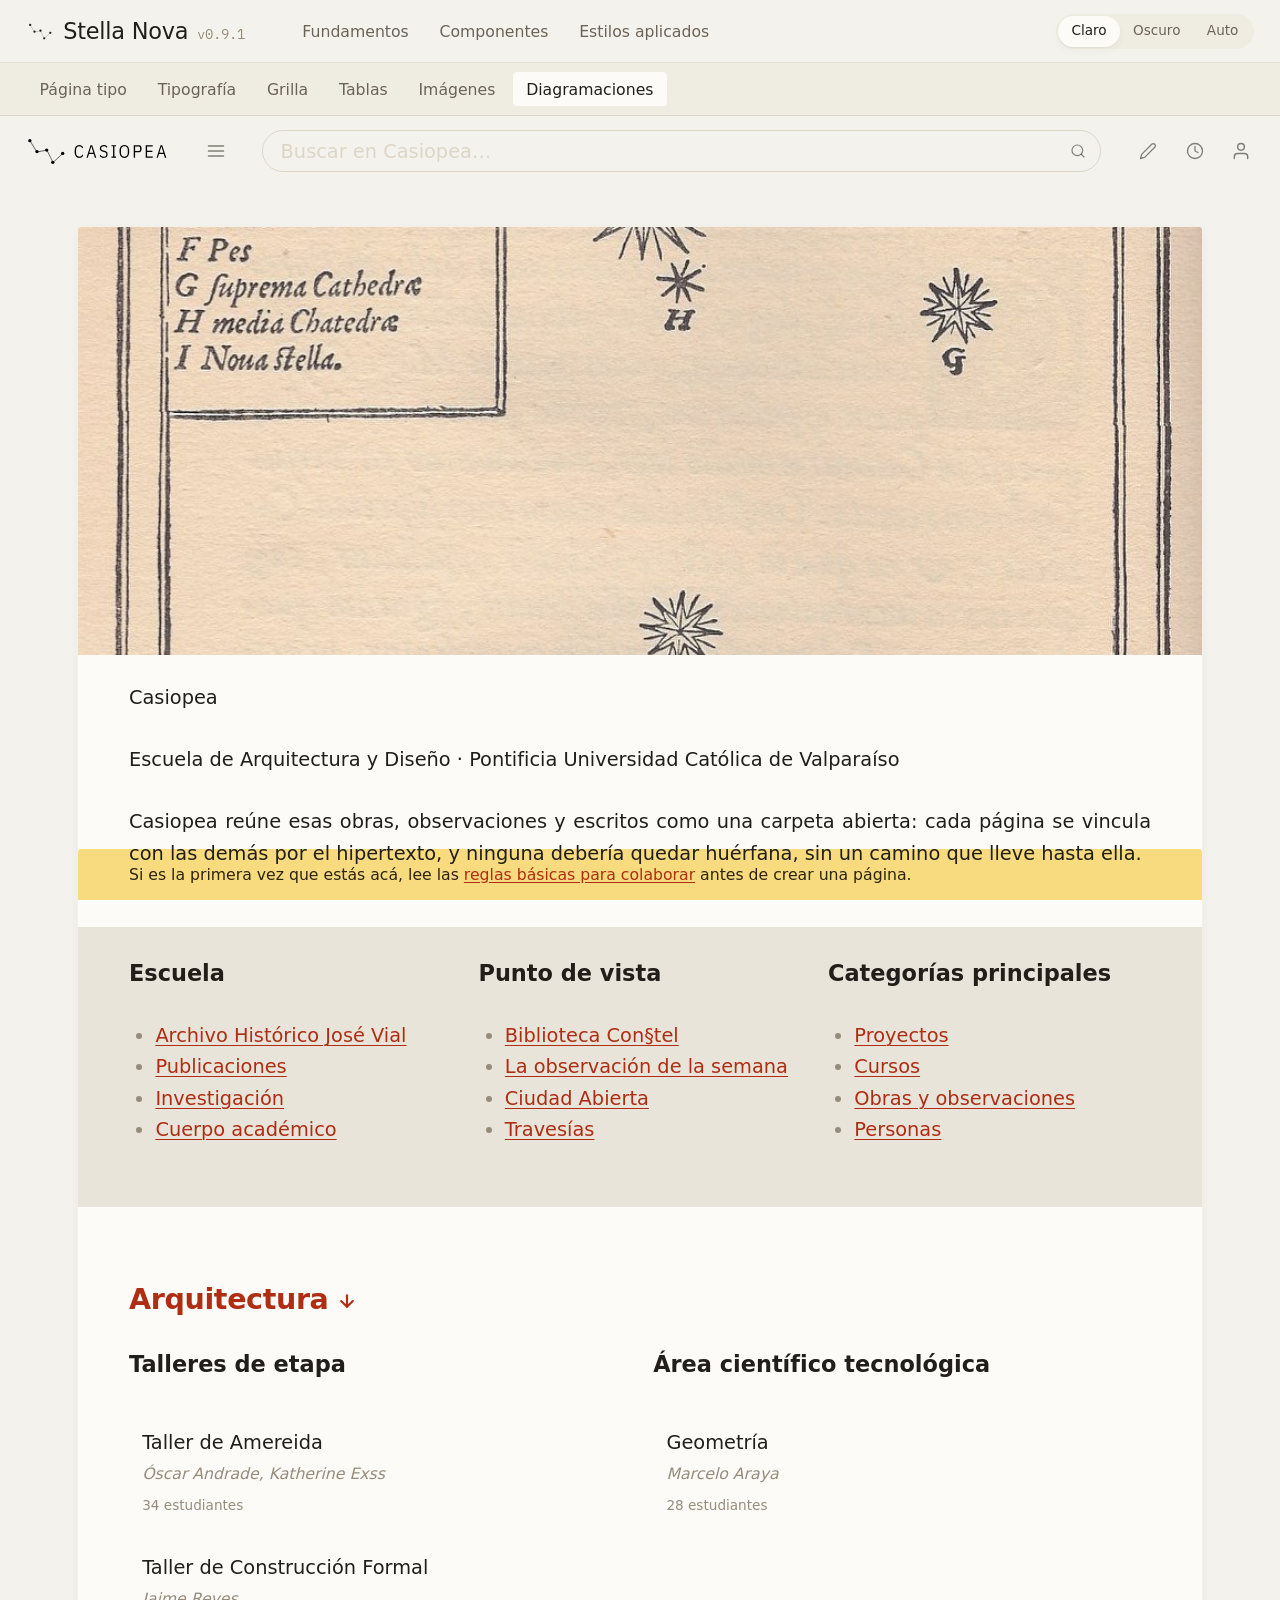
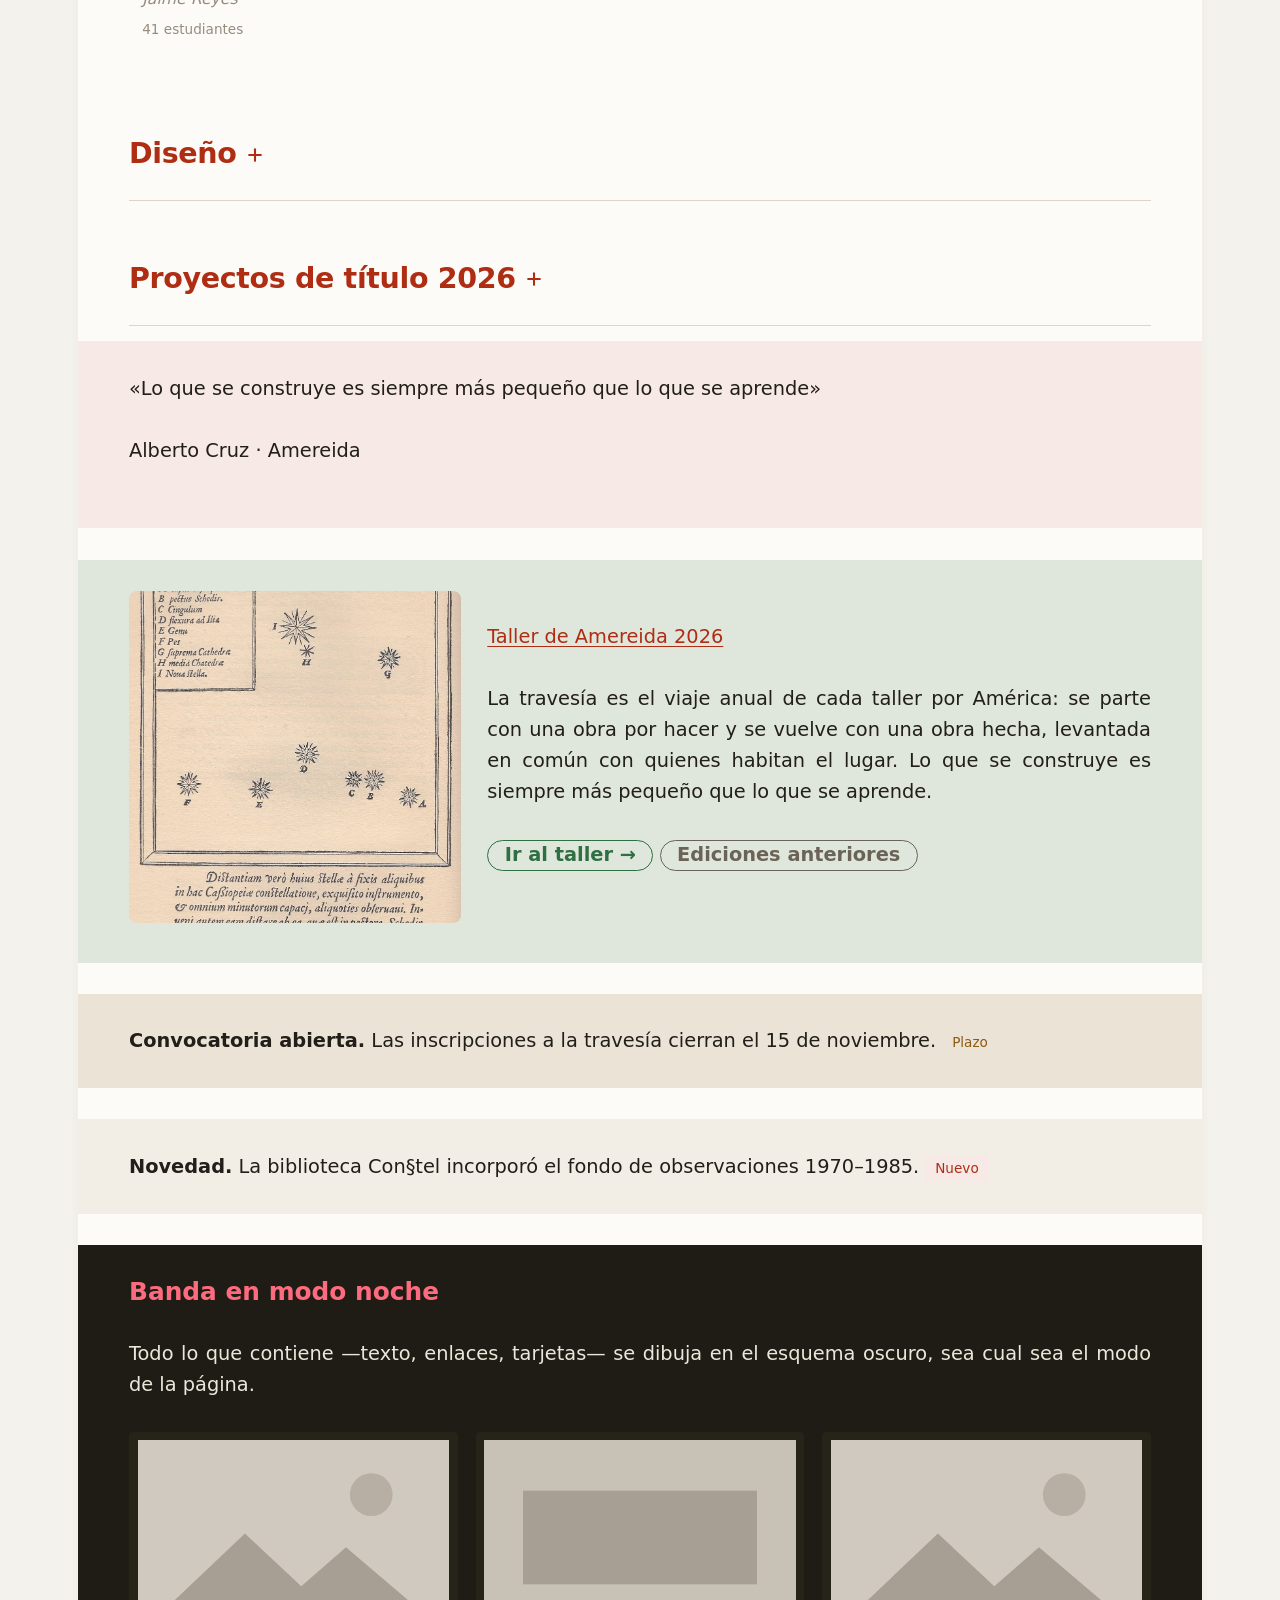
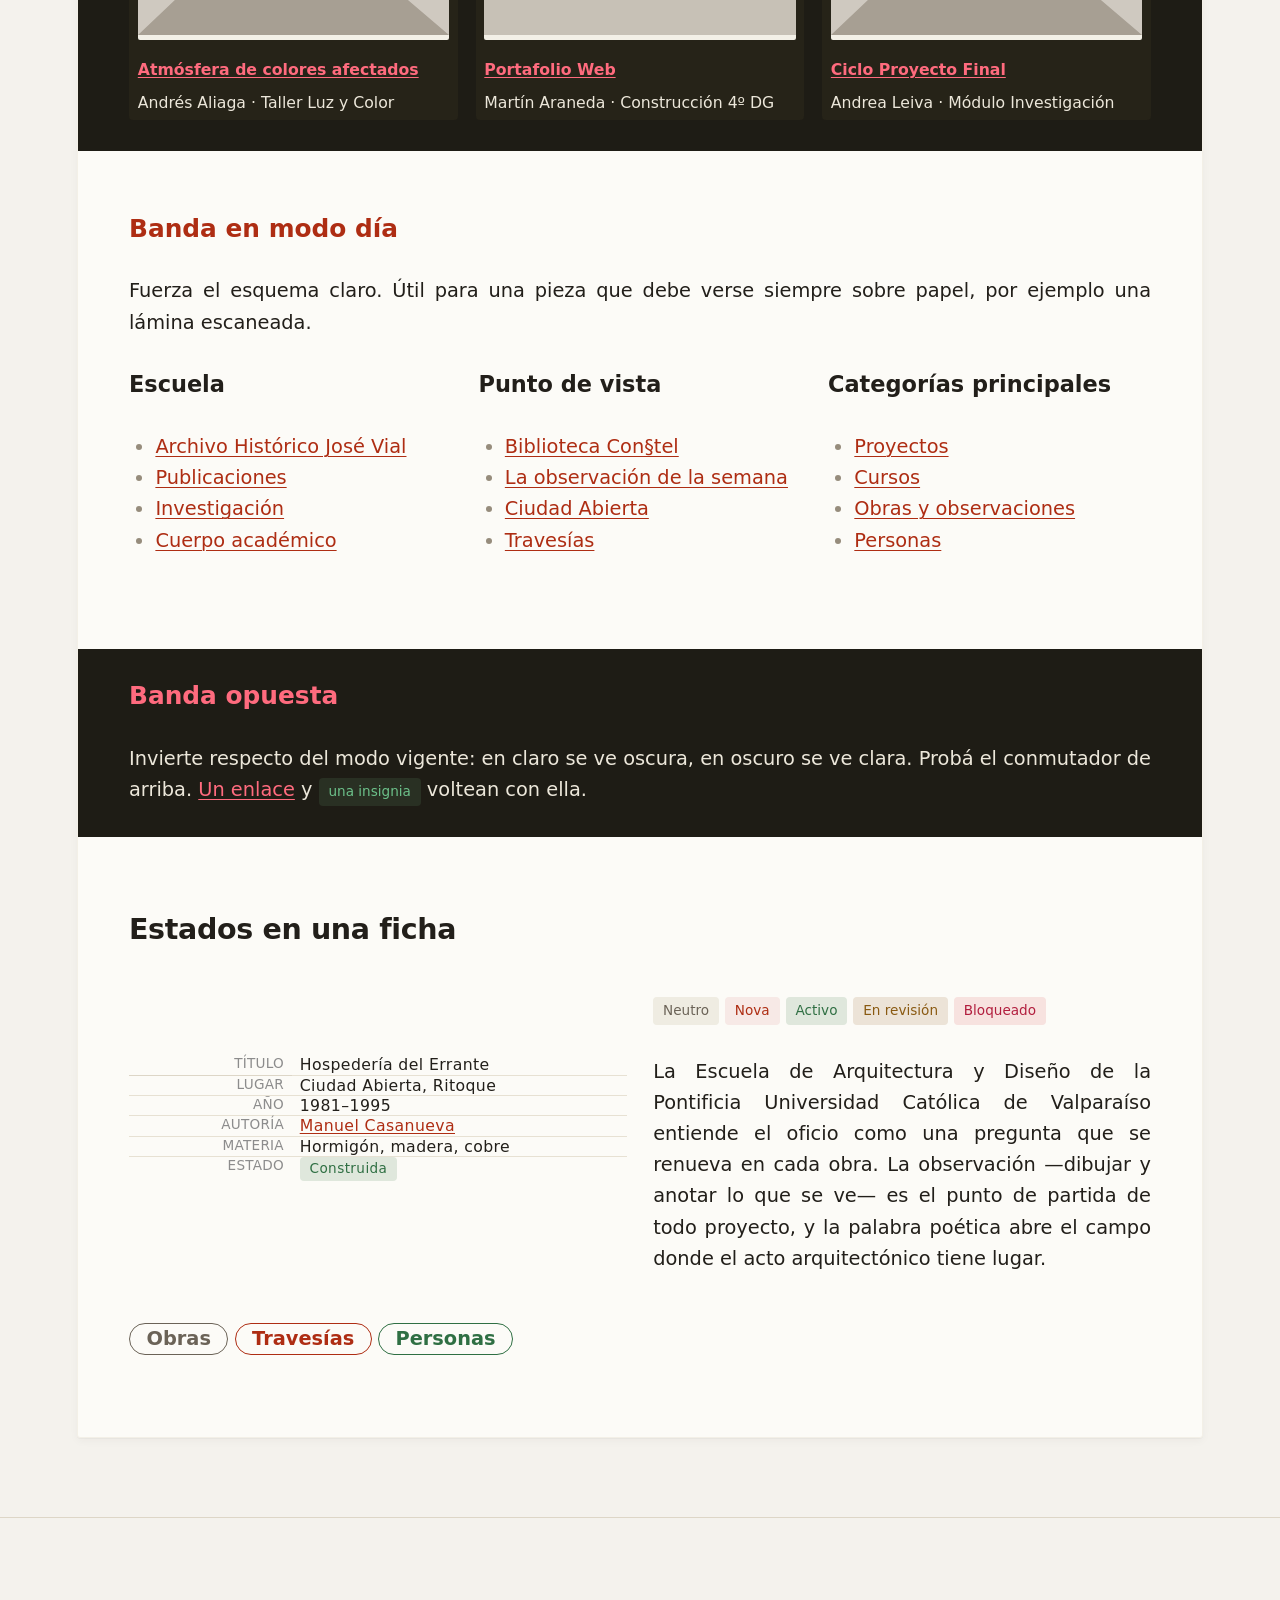
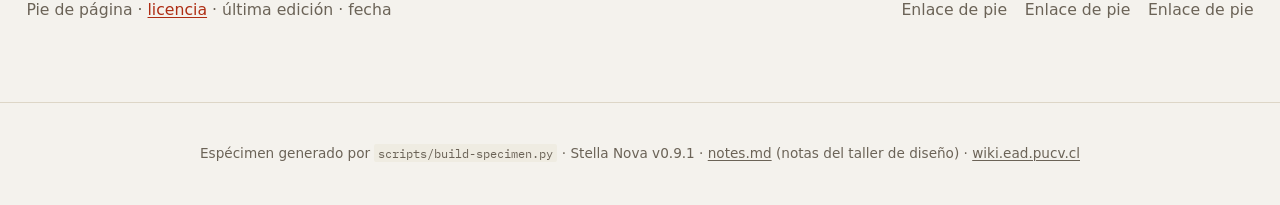
==== docs/specimen/aplicados-diagramaciones.html @ 94e6fbda "v0.9.1 — espécimen: capas de variables, inventario de clases instrumentales, Estilos aplicados por c" ====
<!DOCTYPE html>
<html lang="es" data-sn-theme="light">
<head>
<meta charset="utf-8">
<meta name="viewport" content="width=device-width, initial-scale=1">
<title>Diagramaciones aplicadas — Stella Nova v0.9.1</title>
<link rel="icon" href="assets/icons/casiopea-icon.svg" type="image/svg+xml">
<link rel="stylesheet" href="assets/fonts.css">
<link rel="stylesheet" href="assets/tokens.css">
<link rel="stylesheet" href="assets/stella-nova.css">
<link rel="stylesheet" href="assets/specimen.css">
<!-- ── overrides ────────────────────────────────────────────────────────────
     El taller de diseño pega aquí redefiniciones de variables de diseño para proponer
     cambios. Sobreescriben tokens.css sin tocar el archivo fuente. Ejemplo:
       :root { --sn-nova: #c33; --sn-fs-display: 2.4rem; }
     ─────────────────────────────────────────────────────────────────── -->
<style id="overrides">
/* :root { --sn-nova: #cc3344; } */
</style>
</head>
<body class="spec">
<svg xmlns="http://www.w3.org/2000/svg" class="sn-iconsprite" aria-hidden="true" focusable="false" style="position:absolute;width:0;height:0;overflow:hidden" width="0" height="0">
	<symbol id="sn-i-menu" viewBox="0 0 24 24"><line x1="3" y1="6" x2="21" y2="6"/><line x1="3" y1="12" x2="21" y2="12"/><line x1="3" y1="18" x2="21" y2="18"/></symbol>
	<symbol id="sn-i-search" viewBox="0 0 24 24"><circle cx="11" cy="11" r="8"/><line x1="21" y1="21" x2="16.65" y2="16.65"/></symbol>
	<symbol id="sn-i-user" viewBox="0 0 24 24"><path d="M20 21v-2a4 4 0 0 0-4-4H8a4 4 0 0 0-4 4v2"/><circle cx="12" cy="7" r="4"/></symbol>
	<symbol id="sn-i-clock" viewBox="0 0 24 24"><circle cx="12" cy="12" r="10"/><polyline points="12 6 12 12 16 14"/></symbol>
	<symbol id="sn-i-corner-up-left" viewBox="0 0 24 24"><polyline points="9 14 4 9 9 4"/><path d="M20 20v-7a4 4 0 0 0-4-4H4"/></symbol>
	<symbol id="sn-i-x" viewBox="0 0 24 24"><line x1="18" y1="6" x2="6" y2="18"/><line x1="6" y1="6" x2="18" y2="18"/></symbol>
	<symbol id="sn-i-list" viewBox="0 0 24 24"><line x1="8" y1="6" x2="21" y2="6"/><line x1="8" y1="12" x2="21" y2="12"/><line x1="8" y1="18" x2="21" y2="18"/><line x1="3" y1="6" x2="3.01" y2="6"/><line x1="3" y1="12" x2="3.01" y2="12"/><line x1="3" y1="18" x2="3.01" y2="18"/></symbol>
	<symbol id="sn-i-chevron-down" viewBox="0 0 24 24"><polyline points="6 9 12 15 18 9"/></symbol>
	<symbol id="sn-i-chevron-up" viewBox="0 0 24 24"><polyline points="18 15 12 9 6 15"/></symbol>
	<symbol id="sn-i-plus" viewBox="0 0 24 24"><line x1="12" y1="5" x2="12" y2="19"/><line x1="5" y1="12" x2="19" y2="12"/></symbol>
	<symbol id="sn-i-file" viewBox="0 0 24 24"><path d="M14 2H6a2 2 0 0 0-2 2v16a2 2 0 0 0 2 2h12a2 2 0 0 0 2-2V8z"/><polyline points="14 2 14 8 20 8"/><line x1="16" y1="13" x2="8" y2="13"/><line x1="16" y1="17" x2="8" y2="17"/></symbol>
	<symbol id="sn-i-edit" viewBox="0 0 24 24"><path d="M17 3a2.828 2.828 0 1 1 4 4L7.5 20.5 2 22l1.5-5.5L17 3z"/></symbol>
	<symbol id="sn-i-file-plus" viewBox="0 0 24 24"><path d="M14 2H6a2 2 0 0 0-2 2v16a2 2 0 0 0 2 2h12a2 2 0 0 0 2-2V8z"/><polyline points="14 2 14 8 20 8"/><line x1="12" y1="18" x2="12" y2="12"/><line x1="9" y1="15" x2="15" y2="15"/></symbol>
	<symbol id="sn-i-tool" viewBox="0 0 24 24"><path d="M14.7 6.3a1 1 0 0 0 0 1.4l1.6 1.6a1 1 0 0 0 1.4 0l3.77-3.77a6 6 0 0 1-7.94 7.94l-6.91 6.91a2.12 2.12 0 0 1-3-3l6.91-6.91a6 6 0 0 1 7.94-7.94l-3.76 3.76z"/></symbol>
	<symbol id="sn-i-sun" viewBox="0 0 24 24"><circle cx="12" cy="12" r="5"/><line x1="12" y1="1" x2="12" y2="3"/><line x1="12" y1="21" x2="12" y2="23"/><line x1="4.22" y1="4.22" x2="5.64" y2="5.64"/><line x1="18.36" y1="18.36" x2="19.78" y2="19.78"/><line x1="1" y1="12" x2="3" y2="12"/><line x1="21" y1="12" x2="23" y2="12"/><line x1="4.22" y1="19.78" x2="5.64" y2="18.36"/><line x1="18.36" y1="5.64" x2="19.78" y2="4.22"/></symbol>
	<symbol id="sn-i-moon" viewBox="0 0 24 24"><path d="M21 12.79A9 9 0 1 1 11.21 3 7 7 0 0 0 21 12.79z"/></symbol>
	<symbol id="sn-i-external-link" viewBox="0 0 24 24"><path d="M18 13v6a2 2 0 0 1-2 2H5a2 2 0 0 1-2-2V8a2 2 0 0 1 2-2h6"/><polyline points="15 3 21 3 21 9"/><line x1="10" y1="14" x2="21" y2="3"/></symbol>
	<symbol id="sn-i-arrow-right" viewBox="0 0 24 24"><line x1="5" y1="12" x2="19" y2="12"/><polyline points="12 5 19 12 12 19"/></symbol>
	<symbol id="sn-i-arrow-up" viewBox="0 0 24 24"><line x1="12" y1="19" x2="12" y2="5"/><polyline points="5 12 12 5 19 12"/></symbol>
	<symbol id="sn-i-rss" viewBox="0 0 24 24"><path d="M4 11a9 9 0 0 1 9 9"/><path d="M4 4a16 16 0 0 1 16 16"/><circle cx="5" cy="19" r="1"/></symbol>
	<symbol id="sn-i-git-merge" viewBox="0 0 24 24"><circle cx="18" cy="18" r="3"/><circle cx="6" cy="6" r="3"/><path d="M6 21V9a9 9 0 0 0 9 9"/></symbol>
	<symbol id="sn-i-upload" viewBox="0 0 24 24"><path d="M21 15v4a2 2 0 0 1-2 2H5a2 2 0 0 1-2-2v-4"/><polyline points="17 8 12 3 7 8"/><line x1="12" y1="3" x2="12" y2="15"/></symbol>
	<symbol id="sn-i-printer" viewBox="0 0 24 24"><polyline points="6 9 6 2 18 2 18 9"/><path d="M6 18H4a2 2 0 0 1-2-2v-5a2 2 0 0 1 2-2h16a2 2 0 0 1 2 2v5a2 2 0 0 1-2 2h-2"/><rect x="6" y="14" width="12" height="8"/></symbol>
	<symbol id="sn-i-link" viewBox="0 0 24 24"><path d="M10 13a5 5 0 0 0 7.54.54l3-3a5 5 0 0 0-7.07-7.07l-1.72 1.71"/><path d="M14 11a5 5 0 0 0-7.54-.54l-3 3a5 5 0 0 0 7.07 7.07l1.71-1.71"/></symbol>
	<symbol id="sn-i-info" viewBox="0 0 24 24"><circle cx="12" cy="12" r="10"/><line x1="12" y1="16" x2="12" y2="12"/><line x1="12" y1="8" x2="12.01" y2="8"/></symbol>
	<symbol id="sn-i-user-plus" viewBox="0 0 24 24"><path d="M16 21v-2a4 4 0 0 0-4-4H5a4 4 0 0 0-4 4v2"/><circle cx="8.5" cy="7" r="4"/><line x1="20" y1="8" x2="20" y2="14"/><line x1="23" y1="11" x2="17" y2="11"/></symbol>
	<symbol id="sn-i-user-x" viewBox="0 0 24 24"><path d="M16 21v-2a4 4 0 0 0-4-4H5a4 4 0 0 0-4 4v2"/><circle cx="8.5" cy="7" r="4"/><line x1="18" y1="8" x2="23" y2="13"/><line x1="23" y1="8" x2="18" y2="13"/></symbol>
	<symbol id="sn-i-users" viewBox="0 0 24 24"><path d="M17 21v-2a4 4 0 0 0-4-4H5a4 4 0 0 0-4 4v2"/><circle cx="9" cy="7" r="4"/><path d="M23 21v-2a4 4 0 0 0-3-3.87"/><path d="M16 3.13a4 4 0 0 1 0 7.75"/></symbol>
	<symbol id="sn-i-file-text" viewBox="0 0 24 24"><path d="M14 2H6a2 2 0 0 0-2 2v16a2 2 0 0 0 2 2h12a2 2 0 0 0 2-2V8z"/><polyline points="14 2 14 8 20 8"/><line x1="16" y1="13" x2="8" y2="13"/><line x1="16" y1="17" x2="8" y2="17"/><polyline points="10 9 9 9 8 9"/></symbol>
	<symbol id="sn-i-book-open" viewBox="0 0 24 24"><path d="M2 3h6a4 4 0 0 1 4 4v14a3 3 0 0 0-3-3H2z"/><path d="M22 3h-6a4 4 0 0 0-4 4v14a3 3 0 0 1 3-3h7z"/></symbol>
</svg>
<header class="spec-top">
  <a class="spec-brand" href="index.html" aria-label="Stella Nova — Inicio">
    <svg class="spec-brand-icon" width="28" height="28" xmlns="http://www.w3.org/2000/svg" viewBox="0 0 148 148" fill="currentColor" aria-hidden="true" focusable="false">
	<style>
		.sn-i-line { stroke: currentColor; fill: none; stroke-width: 2.4; stroke-linecap: round; stroke-linejoin: round; opacity: .45; }
		.sn-i-star { fill: currentColor; }
	</style>
	<g transform="matrix(0.892, 0, 0, 0.892, 7.41, 23.33)">
		<g transform="matrix(1.1172, 0, 0, 1.1172, -8.92, -3.72)">
			<path class="sn-i-line" d="M 22.676 21.837 L 45.501 59.142 L 77.973 52.747 C 77.973 52.747 98.206 93.357 97.975 93.357 C 97.744 93.357 130.013 63.639 130.013 63.639"/>
			<circle class="sn-i-star" cx="22.613" cy="21.911" r="6"/>
			<circle class="sn-i-star" cx="45.826" cy="57.671" r="6"/>
			<circle class="sn-i-star" cx="77.438" cy="52.751" r="6"/>
			<circle class="sn-i-star" cx="97.134" cy="92.888" r="6"/>
			<circle class="sn-i-star" cx="129.396" cy="63.714" r="6"/>
		</g>
	</g>
</svg>
    <span class="spec-brand-name">Stella Nova</span>
    <span class="spec-brand-ver">v0.9.1</span>
  </a>
  <nav class="spec-nav" aria-label="Secciones del espécimen"><a href="index.html">Fundamentos</a><a href="components.html">Componentes</a><a href="aplicados.html">Estilos aplicados</a></nav>
  <div class="spec-controls">
    <fieldset class="spec-seg" aria-label="Tema">
      <legend class="vh">Tema</legend>
      <button type="button" data-theme="light" aria-pressed="true">Claro</button>
      <button type="button" data-theme="dark">Oscuro</button>
      <button type="button" data-theme="auto">Auto</button>
    </fieldset>
  </div>
</header>
<nav class="spec-subnav" aria-label="Estilos aplicados"><a href="aplicados.html">Página tipo</a><a href="aplicados-tipografia.html">Tipografía</a><a href="aplicados-grilla.html">Grilla</a><a href="aplicados-tablas.html">Tablas</a><a href="aplicados-imagenes.html">Imágenes</a><a href="aplicados-diagramaciones.html" aria-current="page">Diagramaciones</a></nav>
<main class="spec-main">

<div class="sn-app demo-app">
  <header class="sn-header" role="banner">
    <div class="sn-header-bar">
      <div class="sn-brandnav">
        <a class="sn-isotype" href="#" aria-label="Casiopea — Inicio">
          <img src="assets/icons/casiopea.svg" alt="" class="sn-isotype-img">
        </a>
        <div class="sn-md sn-sitenav">
          <button type="button" class="sn-md-trigger sn-md-icononly"
                  aria-expanded="false" aria-haspopup="true" aria-label="Navegación">
            <svg class="sn-i" aria-hidden="true" width="20" height="20" viewBox="0 0 24 24"><use href="#sn-i-menu"/></svg>
          </button>
        </div>
      </div>
      <form class="sn-search" role="search" action="#">
        <input type="search" placeholder="Buscar en Casiopea…">
        <button type="submit" class="sn-search-go" aria-label="Buscar">
          <svg class="sn-i" aria-hidden="true" width="16" height="16" viewBox="0 0 24 24"><use href="#sn-i-search"/></svg>
        </button>
      </form>
      <div class="sn-pagecluster">
        <a class="sn-iconbtn" href="#" aria-label="Editar">
          <svg class="sn-i" aria-hidden="true" width="18" height="18" viewBox="0 0 24 24"><use href="#sn-i-edit"/></svg>
        </a>
        <a class="sn-iconbtn" href="#" aria-label="Historial">
          <svg class="sn-i" aria-hidden="true" width="18" height="18" viewBox="0 0 24 24"><use href="#sn-i-clock"/></svg>
        </a>
      </div>
      <div class="sn-usertools">
        <!-- Un solo control: el menú de usuaria. Las preferencias de lectura
             (Tema · Tamaño · Familia) viven DENTRO de este menú tras un
             separador — ya no hay botón de "sliders" aparte (espejo de
             skin.mustache · .sn-usermenu). -->
        <div class="sn-md sn-usermenu">
          <button type="button" class="sn-usermenu-trigger" aria-haspopup="true" aria-expanded="false" aria-label="Usuaria">
            <svg class="sn-i" aria-hidden="true" width="20" height="20" viewBox="0 0 24 24"><use href="#sn-i-user"/></svg>
          </button>
        </div>
      </div>
    </div>
  </header>

  <div class="sn-shell">
    <div class="sn-paper-wrap">
      <article class="sn-paper mw-body">
        <div class="sn-body mw-body-content">
          <div id="mw-content-text"><div class="mw-parser-output">
<div class="full-width" style="aspect-ratio: 21/8; overflow: hidden;"><img src="assets/img/Tycho_Cas_SN1572.jpg" alt="" style="width:100%;height:100%;object-fit:cover;object-position:center 30%"></div>
<div class="jumbo serif center nova fw-90"><p>Casiopea</p></div>
<div class="sm uppercase center"><p>Escuela de Arquitectura y Diseño · Pontificia Universidad Católica de Valparaíso</p></div>
<div class="center"><p class="lg serif">Casiopea reúne esas obras, observaciones y escritos como una carpeta abierta: cada página se vincula con las demás por el hipertexto, y ninguna debería quedar huérfana, sin un camino que lleve hasta ella.</p></div>
<div class="sn-notice"><div class="sn-notice-body">Si es la primera vez que estás acá, lee las <a href="#">reglas básicas para colaborar</a> antes de crear una página.</div></div>
<div class="fondo-ahuesado grid cols-3"><div><h4>Escuela</h4><ul><li><a href=#>Archivo Histórico José Vial</a></li><li><a href=#>Publicaciones</a></li><li><a href=#>Investigación</a></li><li><a href=#>Cuerpo académico</a></li></ul></div><div><h4>Punto de vista</h4><ul><li><a href=#>Biblioteca Con§tel</a></li><li><a href=#>La observación de la semana</a></li><li><a href=#>Ciudad Abierta</a></li><li><a href=#>Travesías</a></li></ul></div><div><h4>Categorías principales</h4><ul><li><a href=#>Proyectos</a></li><li><a href=#>Cursos</a></li><li><a href=#>Obras y observaciones</a></li><li><a href=#>Personas</a></li></ul></div></div>
<h2><span class="mw-customtoggle-arq title-toggle">Arquitectura</span></h2>
<div class="mw-collapsible" id="mw-customcollapsible-arq"><div class="grid cols-2">
<div><h4>Talleres de etapa</h4><div class="curso-listado"><h4><a href="#">Taller de Amereida</a></h4><div class="profesores"><a href="#">Óscar Andrade</a>, <a href="#">Katherine Exss</a></div><div class="alumnos">34 estudiantes</div></div><div class="curso-listado"><h4><a href="#">Taller de Construcción Formal</a></h4><div class="profesores"><a href="#">Jaime Reyes</a></div><div class="alumnos">41 estudiantes</div></div></div>
<div><h4>Área científico tecnológica</h4><div class="curso-listado"><h4><a href="#">Geometría</a></h4><div class="profesores"><a href="#">Marcelo Araya</a></div><div class="alumnos">28 estudiantes</div></div></div>
</div></div>
<h2><span class="mw-customtoggle-dis title-toggle">Diseño</span></h2>
<div class="mw-collapsible mw-collapsed" id="mw-customcollapsible-dis" style="display:none"><p>Sección plegada: el título lleva el signo más y un filete; al abrirse, el filete desaparece y el cuerpo se pega al título.</p></div>
<h2><span class="mw-customtoggle-tit title-toggle">Proyectos de título 2026</span></h2>
<div class="mw-collapsible mw-collapsed" id="mw-customcollapsible-tit" style="display:none"><p>…</p></div>
<div class="fondo-coral"><div class="center"><div class="jumbo serif"><p>«Lo que se construye es siempre más pequeño que lo que se aprende»</p></div><p class="sm uppercase">Alberto Cruz · Amereida</p></div></div>
<div class="fondo-verde grid cols1-2 align-center">
<div><img src="assets/img/Tycho_Cas_SN1572.jpg" width="1015" height="1280" alt="" style="width:100%;height:auto;border-radius:var(--sn-radius-l);aspect-ratio:1;object-fit:cover"></div>
<div><div class="lg bold"><p><a href="#">Taller de Amereida 2026</a></p></div><p>La travesía es el viaje anual de cada taller por América: se parte con una obra por hacer y se vuelve con una obra hecha, levantada en común con quienes habitan el lugar. Lo que se construye es siempre más pequeño que lo que se aprende.</p><p><span class="wiki-btn green"><a href="#">Ir al taller →</a></span> <span class="wiki-btn"><a href="#">Ediciones anteriores</a></span></p></div>
</div>
<div class="fondo-ambar"><p><strong>Convocatoria abierta.</strong> Las inscripciones a la travesía cierran el 15 de noviembre. <span class="sn-badge sn-badge-warn">Plazo</span></p></div>
<div class="fondo-info"><p><strong>Novedad.</strong> La biblioteca Con§tel incorporó el fondo de observaciones 1970–1985. <span class="sn-badge sn-badge-nova">Nuevo</span></p></div>
<div class="fondo-noche"><h3>Banda en modo noche</h3><p>Todo lo que contiene —texto, enlaces, tarjetas— se dibuja en el esquema oscuro, sea cual sea el modo de la página.</p><div class="grid cols-auto gap-m"><div class="portafolio"><div class="thumb"><div class="photo"><span class="mw-default-size img-responsive" typeof="mw:File"><span><img class="mw-file-element" width="240" height="150" alt="" src="data:image/svg+xml,%3Csvg%20xmlns='http://www.w3.org/2000/svg'%20width='320'%20height='200'%3E%3Crect%20width='320'%20height='200'%20fill='%23cfc9c0'/%3E%3Ccircle%20cx='240'%20cy='56'%20r='22'%20fill='%23b7afa3'/%3E%3Cpath%20d='M0%20200%20110%2096%20168%20150%20214%20110%20320%20200Z'%20fill='%23a79f93'/%3E%3C/svg%3E"></span></span></div></div><div class="text"><span class="title"><a href="#">Atmósfera de colores afectados</a></span>Andrés Aliaga · <span class="xs">Taller Luz y Color</span></div></div><div class="portafolio"><div class="thumb"><div class="photo"><span class="mw-default-size img-responsive" typeof="mw:File"><span><img class="mw-file-element" width="240" height="150" alt="" src="data:image/svg+xml,%3Csvg%20xmlns='http://www.w3.org/2000/svg'%20width='320'%20height='200'%3E%3Crect%20width='320'%20height='200'%20fill='%23c7c1b6'/%3E%3Crect%20x='40'%20y='52'%20width='240'%20height='96'%20fill='%23a79f93'/%3E%3C/svg%3E"></span></span></div></div><div class="text"><span class="title"><a href="#">Portafolio Web</a></span>Martín Araneda · <span class="xs">Construcción 4º DG</span></div></div><div class="portafolio"><div class="thumb"><div class="photo"><span class="mw-default-size img-responsive" typeof="mw:File"><span><img class="mw-file-element" width="240" height="150" alt="" src="data:image/svg+xml,%3Csvg%20xmlns='http://www.w3.org/2000/svg'%20width='320'%20height='200'%3E%3Crect%20width='320'%20height='200'%20fill='%23cfc9c0'/%3E%3Ccircle%20cx='240'%20cy='56'%20r='22'%20fill='%23b7afa3'/%3E%3Cpath%20d='M0%20200%20110%2096%20168%20150%20214%20110%20320%20200Z'%20fill='%23a79f93'/%3E%3C/svg%3E"></span></span></div></div><div class="text"><span class="title"><a href="#">Ciclo Proyecto Final</a></span>Andrea Leiva · <span class="xs">Módulo Investigación</span></div></div></div></div>
<div class="fondo-dia"><h3>Banda en modo día</h3><p>Fuerza el esquema claro. Útil para una pieza que debe verse siempre sobre papel, por ejemplo una lámina escaneada.</p><div class="grid cols-3"><div><h4>Escuela</h4><ul><li><a href=#>Archivo Histórico José Vial</a></li><li><a href=#>Publicaciones</a></li><li><a href=#>Investigación</a></li><li><a href=#>Cuerpo académico</a></li></ul></div><div><h4>Punto de vista</h4><ul><li><a href=#>Biblioteca Con§tel</a></li><li><a href=#>La observación de la semana</a></li><li><a href=#>Ciudad Abierta</a></li><li><a href=#>Travesías</a></li></ul></div><div><h4>Categorías principales</h4><ul><li><a href=#>Proyectos</a></li><li><a href=#>Cursos</a></li><li><a href=#>Obras y observaciones</a></li><li><a href=#>Personas</a></li></ul></div></div></div>
<div class="fondo-opuesto"><h3>Banda opuesta</h3><p>Invierte respecto del modo vigente: en claro se ve oscura, en oscuro se ve clara. Probá el conmutador de arriba. <a href="#">Un enlace</a> y <span class="sn-badge sn-badge-ok">una insignia</span> voltean con ella.</p></div>
<h2>Estados en una ficha</h2>
<div class="grid cols-2 align-top"><div><table class="wikitable plantilla">
<tr><th>Título</th><td>Hospedería del Errante</td></tr>
<tr><th>Lugar</th><td>Ciudad Abierta, Ritoque</td></tr>
<tr><th>Año</th><td>1981–1995</td></tr>
<tr><th>Autoría</th><td><a href="#">Manuel Casanueva</a></td></tr>
<tr><th>Materia</th><td>Hormigón, madera, cobre</td></tr>
<tr><th>Estado</th><td><span class="sn-badge sn-badge-ok">Construida</span></td></tr>
</table></div><div><p><span class="sn-badge">Neutro</span> <span class="sn-badge sn-badge-nova">Nova</span> <span class="sn-badge sn-badge-ok">Activo</span> <span class="sn-badge sn-badge-warn">En revisión</span> <span class="sn-badge sn-badge-danger">Bloqueado</span></p><p>La Escuela de Arquitectura y Diseño de la Pontificia Universidad Católica de Valparaíso entiende el oficio como una pregunta que se renueva en cada obra. La observación —dibujar y anotar lo que se ve— es el punto de partida de todo proyecto, y la palabra poética abre el campo donde el acto arquitectónico tiene lugar.</p></div></div>
<div class="center"><p><span class="wiki-btn"><a href="#">Obras</a></span> <span class="wiki-btn red"><a href="#">Travesías</a></span> <span class="wiki-btn green"><a href="#">Personas</a></span></p></div>
          </div></div>
        </div>
      </article>
    </div>
  </div>

  <footer class="sn-footer" role="contentinfo">
    <div class="sn-footer-inner">
      <div class="sn-footer-col sn-footer-legal">
        <p>Pie de página · <a href="#">licencia</a> · última edición · fecha</p>
      </div>
      <nav class="sn-footer-col sn-footer-tools" aria-label="Herramientas">
        <ul>
          <li><a href="#">Enlace de pie</a></li>
          <li><a href="#">Enlace de pie</a></li>
          <li><a href="#">Enlace de pie</a></li>
        </ul>
      </nav>
    </div>
  </footer>
</div>

</main>
<footer class="spec-foot">
  <p>
    Espécimen generado por <code>scripts/build-specimen.py</code> ·
    Stella Nova v0.9.1 ·
    <a href="notes.md">notes.md</a> (notas del taller de diseño) ·
    <a href="https://wiki.ead.pucv.cl">wiki.ead.pucv.cl</a>
  </p>
</footer>
<script>
  // Mínimo: aplica preferencias en <html> y persiste en localStorage. El skin
  // real las resuelve server-side (registrados) o pre-paint (anónimos); aquí
  // basta el toggle visual para que el diseñador compare temas.
  (function () {
    var html = document.documentElement;
    var apply = function (kind, value) {
      html.setAttribute('data-sn-' + kind, value);
      localStorage.setItem('sn-spec-' + kind, value);
      document.querySelectorAll('[data-' + kind + ']').forEach(function (b) {
        b.setAttribute('aria-pressed', b.dataset[kind] === value ? 'true' : 'false');
      });
    };
    ['theme'].forEach(function (k) {
      var saved = localStorage.getItem('sn-spec-' + k);
      if (saved) apply(k, saved);
      document.querySelectorAll('[data-' + k + ']').forEach(function (b) {
        b.addEventListener('click', function () { apply(k, b.dataset[k]); });
      });
    });
  })();
</script>
</body>
</html>
---- docs/specimen/assets/fonts.css ----
/* Stella Nova — fuentes auto-alojadas. Sin CDN en runtime (privacidad +
   instalación local). Dos familias para texto y una mono:
     · IBM Plex Sans — sans del cuerpo · UI · cabeceras. VARIABLE de DOS
       ejes (peso wght 100–700 + ancho wdth 75–100), normal e italic.
     · Roboto Serif — serif del cuerpo cuando el usuario alterna a familia
       serif desde el menú (data-sn-family="serif"), y en <poem>/blockquote
       por defecto. VARIABLE de CUATRO ejes (peso wght 100–900, ancho
       wdth 62.5–100, óptico opsz 8–60, grado GRAD −50–100), normal e italic.
     · IBM Plex Mono — código, normal+italic 400 y normal 600.
   Subset latin: U+0000-00FF cubre el español (no hace falta latin-ext).
   Las woff2 viven en resources/fonts/.

   IMPORTANTE: cada familia debe declarar TANTO normal como italic. Si
   falta la italic, el navegador "sintetiza" una falsa (sesga la regular)
   y se ve mal. Esto le pasó en la primera migración: los <em>/<cite> del
   cuerpo quedaron con itálicas sintéticas hasta que se añadieron estas. */

/* — IBM Plex Sans — variable de DOS ejes: peso (wght 100–700) Y ancho
   (wdth 75–100, declarado aquí como font-stretch 75% 100%). Un único woff2
   por estilo cubre TODOS los pesos y TODOS los anchos del diseño, interpolando
   de verdad. Para usar un ancho condensado en un elemento basta `font-stretch`
   (p.ej. 80%) o `font-variation-settings: "wdth" 80`; 100% = ancho normal,
   75% = lo más condensado que ofrece Plex.
   NOTA: la build de fontsource `@fontsource-variable/ibm-plex-sans` solo expone
   el eje wght — por eso los antiguos `plexsans-latin-wght-*.woff2` ignoraban
   font-stretch. Estos archivos `wdthwght` son la build de DOS ejes de Google
   Fonts (gstatic), subset latin, redonda + itálica. — */
@font-face {
	font-family: 'IBM Plex Sans';
	font-style: normal;
	font-weight: 100 700;
	font-stretch: 75% 100%;
	font-display: swap;
	src: url('fonts/plexsans-latin-wdthwght-normal.woff2') format('woff2');
}
@font-face {
	font-family: 'IBM Plex Sans';
	font-style: italic;
	font-weight: 100 700;
	font-stretch: 75% 100%;
	font-display: swap;
	src: url('fonts/plexsans-latin-wdthwght-italic.woff2') format('woff2');
}

/* — IBM Plex Mono — código. — */
@font-face {
	font-family: 'IBM Plex Mono';
	font-style: italic;
	font-weight: 400;
	font-display: swap;
	src: url('fonts/plexmono-latin-ext-italic-400.woff2') format('woff2');
	unicode-range: U+0100-02BA, U+02BD-02C5, U+02C7-02CC, U+02CE-02D7, U+02DD-02FF, U+0304, U+0308, U+0329, U+1D00-1DBF, U+1E00-1E9F, U+1EF2-1EFF, U+2020, U+20A0-20AB, U+20AD-20C0, U+2113, U+2C60-2C7F, U+A720-A7FF;
}
@font-face {
	font-family: 'IBM Plex Mono';
	font-style: italic;
	font-weight: 400;
	font-display: swap;
	src: url('fonts/plexmono-latin-italic-400.woff2') format('woff2');
	unicode-range: U+0000-00FF, U+0131, U+0152-0153, U+02BB-02BC, U+02C6, U+02DA, U+02DC, U+0304, U+0308, U+0329, U+2000-206F, U+20AC, U+2122, U+2191, U+2193, U+2212, U+2215, U+FEFF, U+FFFD;
}
@font-face {
	font-family: 'IBM Plex Mono';
	font-style: normal;
	font-weight: 400;
	font-display: swap;
	src: url('fonts/plexmono-latin-ext-normal-400.woff2') format('woff2');
	unicode-range: U+0100-02BA, U+02BD-02C5, U+02C7-02CC, U+02CE-02D7, U+02DD-02FF, U+0304, U+0308, U+0329, U+1D00-1DBF, U+1E00-1E9F, U+1EF2-1EFF, U+2020, U+20A0-20AB, U+20AD-20C0, U+2113, U+2C60-2C7F, U+A720-A7FF;
}
@font-face {
	font-family: 'IBM Plex Mono';
	font-style: normal;
	font-weight: 400;
	font-display: swap;
	src: url('fonts/plexmono-latin-normal-400.woff2') format('woff2');
	unicode-range: U+0000-00FF, U+0131, U+0152-0153, U+02BB-02BC, U+02C6, U+02DA, U+02DC, U+0304, U+0308, U+0329, U+2000-206F, U+20AC, U+2122, U+2191, U+2193, U+2212, U+2215, U+FEFF, U+FFFD;
}
@font-face {
	font-family: 'IBM Plex Mono';
	font-style: normal;
	font-weight: 600;
	font-display: swap;
	src: url('fonts/plexmono-latin-ext-normal-600.woff2') format('woff2');
	unicode-range: U+0100-02BA, U+02BD-02C5, U+02C7-02CC, U+02CE-02D7, U+02DD-02FF, U+0304, U+0308, U+0329, U+1D00-1DBF, U+1E00-1E9F, U+1EF2-1EFF, U+2020, U+20A0-20AB, U+20AD-20C0, U+2113, U+2C60-2C7F, U+A720-A7FF;
}
@font-face {
	font-family: 'IBM Plex Mono';
	font-style: normal;
	font-weight: 600;
	font-display: swap;
	src: url('fonts/plexmono-latin-normal-600.woff2') format('woff2');
	unicode-range: U+0000-00FF, U+0131, U+0152-0153, U+02BB-02BC, U+02C6, U+02DA, U+02DC, U+0304, U+0308, U+0329, U+2000-206F, U+20AC, U+2122, U+2191, U+2193, U+2212, U+2215, U+FEFF, U+FFFD;
}

/* — Roboto Serif — serif del cuerpo (alterna desde el menú), citas y
   poemas. VARIABLE de CUATRO ejes en un único woff2 por estilo:
     · wght 100–900  → font-weight (peso)
     · wdth 62.5–100 → font-stretch (ancho). El cuerpo serif condensa MÁS que
                       el sans: IBM Plex Sans solo baja a wdth 75, así que se
                       re-instanció esta familia con piso 62.5 para darle al
                       modo serif un escalón extra de condensación (token
                       --sn-text-width, que en serif baja por debajo de 75)
     · opsz 8–60     → font-optical-sizing: auto (tamaño óptico)
     · GRAD −50–100  → font-variation-settings "GRAD" (grado; lo conduce el
                       token --sn-serif-grade, que sube en modo oscuro)
   Subset latin, TTF variable de Google Fonts (OFL) instanciado a estos
   rangos con fonttools: opsz y wdth se recortaron de 8–144 / 50–150 a 8–60
   / 62.5–100 para no cargar los masters de despliegue ni los anchos extremos
   que el skin nunca usa (~0.95 MB la familia). — */
@font-face {
	font-family: 'Roboto Serif';
	font-style: normal;
	font-weight: 100 900;
	font-stretch: 62.5% 100%;
	font-display: swap;
	src: url('fonts/robotoserif-latin-wghtwdthgrad-normal.woff2') format('woff2');
}
@font-face {
	font-family: 'Roboto Serif';
	font-style: italic;
	font-weight: 100 900;
	font-stretch: 62.5% 100%;
	font-display: swap;
	src: url('fonts/robotoserif-latin-wghtwdthgrad-italic.woff2') format('woff2');
}
---- docs/specimen/assets/tokens.css ----
/* Stella Nova — sistema de tokens (custom properties).
 *
 * Metáfora rectora: "página de papel". Una hoja cálida flota sobre un campo
 * gris ahuesado (el atelier de la e[ad]); un único punto de luz carmín es la
 * nova. Editorial, sobrio, cálido. IBM Plex Sans (sans del cuerpo · UI ·
 * cabeceras, variable de dos ejes) · Roboto Serif (serif del cuerpo cuando
 * el lector la elige desde el menú, citas y poemas; variable de cuatro ejes
 * wght 100–900 + wdth 62.5–100 + opsz 8–60 + GRAD −50–100) · IBM Plex Mono
 * (código).
 * Ritmo vertical sobre la interlínea del cuerpo: la unidad es
 * `--sn-baseline`, todo line-height/margen vertical de bloque es un múltiplo.
 *
 * ── Tres capas (Material 3: reference → system → component) ──────────────
 *
 *   1. PRIMITIVAS (reference). Paleta cromática nombrada por lo que el
 *      color ES (papel, tinta, rojo, coral, azul, malva, verde, masking,
 *      blanco), con stops 50–950 donde el número crece con la oscuridad.
 *      Agnósticas del tema: se definen UNA SOLA VEZ en :root. No tocar
 *      salvo para añadir/retirar un color del taller.
 *
 *   2. SEMÁNTICA (system). Roles del skin (--sn-paper, --sn-ink,
 *      --sn-nova, --sn-link, --sn-danger, …): cada rol apunta a UNA
 *      primitiva por tema vía light-dark(). El conmutador es color-scheme,
 *      conducido por [data-sn-theme]. Aquí se decide CUÁL es la tinta del
 *      cuerpo en cada tema, qué papel sostiene el chrome, etc. Capa que
 *      un diseñador del taller tocaría para reasignar un acento sin
 *      cambiar primitivas.
 *
 *   3. COMPONENTE (system, suprasemántica). Tokens de control
 *      (--sn-btn-*, --sn-field-*, --sn-on-*, --sn-opt-*, --sn-focus-*) y
 *      la capa Codex / WikimediaUI (--color-*, --background-color-*,
 *      --border-color-*). Consumen variables semánticas, NUNCA primitivas
 *      directas. Heredan automáticamente el flip de tema.
 *
 * Contratos externos en niveles SEMÁNTICA y COMPONENTE: los consumen los
 * TemplateStyles por plantilla (Plantilla:X/style.css), un espejo en
 * producción de MediaWiki:Common.css y OOUI. NO renombrar ni eliminar
 * variables --sn-* semánticas existentes, ni los alias Codex. La capa
 * primitiva es PURAMENTE ADITIVA por debajo.
 *
 * ── Conmutación de tema ──────────────────────────────────────────────────
 *
 * DEFAULT = CLARO. El esquema del SO NO oscurece por sí solo: solo se
 * aplica oscuro si el usuario lo elige explícitamente
 * (data-sn-theme="dark") o si elige seguir al SO (data-sn-theme="auto") y
 * el SO está en oscuro. Sin preferencia guardada → claro. (Diverge del
 * paso `os_scheme` del spec para el tema; decisión de producto del
 * usuario, 2026-05-18.)
 *
 * El flip lo conduce `color-scheme` en :root y light-dark() en cada rol
 * de color. Cada rol semántico de color se escribe UNA sola vez. Solo
 * cuatro tokens NO usan light-dark() (--sn-field-grain y los tres
 * --sn-lift*): varían en geometría además de color, y se redefinen
 * explícitamente en los selectores de tema al final del archivo.
 */

:root {
	/* ═══════════════════════════════════════════════════════════════════
	   CAPA 1 — PRIMITIVAS (REFERENCE)
	   Paleta cromática agnóstica del tema. Nombrada por hue (qué ES el
	   color), no por uso. Stops 50–950 con luminancia creciente.
	   ═══════════════════════════════════════════════════════════════════ */

	/* — Primitiva · papel — neutros cálidos claros (la hoja, sus pliegues, su sombra) */
	--sn-papel-50:  #fcfbf7;
	--sn-papel-75:  #f4f2ed;   /* fondo de página + pie (--sn-field claro) */
	--sn-papel-100: #f3f0e7;
	--sn-papel-200: #efece2;
	--sn-papel-300: #ece7da;
	--sn-papel-400: #e8e4da;
	--sn-papel-500: #e7e1d3;
	--sn-papel-600: #ddd6c7;
	--sn-papel-700: #a39a86;
	--sn-papel-800: #968c7c;

	/* — Primitiva · tinta — neutros cálidos oscuros (pizarra y tinta china del atelier) */
	--sn-tinta-300: #756d5d;
	--sn-tinta-400: #6b6357;
	--sn-tinta-500: #353123;
	--sn-tinta-600: #2c2410;
	--sn-tinta-650: #2a2719;
	--sn-tinta-700: #262318;
	--sn-tinta-750: #221f1a;   /* la tinta canónica del cuerpo (claro) */
	--sn-tinta-800: #1e1c15;
	--sn-tinta-850: #1a0f0b;   /* casi-negro para tinta sobre acento (oscuro) */
	--sn-tinta-900: #181610;
	--sn-tinta-950: #141209;

	/* — Primitiva · rojo — sangre del carmín (single source para nova y link claros) */
	--sn-rojo-500: #ae2d13;    /* la nova y el link nacen del mismo carmín */
	--sn-rojo-600: #b21e3e;    /* danger claro (vino más profundo, menos cálido) */
	--sn-rojo-700: #962c08;    /* link-hover claro */
	--sn-rojo-900: #612403;    /* link-visited claro */

	/* — Primitiva · coral — el rosa cálido del modo noche */
	--sn-coral-300: #c8a89a;   /* (legacy) */
	--sn-coral-400: #ff6b7e;   /* nova + danger oscuros (un coral, dos roles) */

	/* — Primitiva · rosa — el rosado pálido de las páginas inexistentes (redlink) */
	--sn-rosa-300: #e6acb7;    /* link-new oscuro (rosa pálido sobre papel noche) */
	--sn-rosa-400: #a94f66;    /* link-new claro (rosa vino apagado; 5.07:1 sobre papel-50 → WCAG AA. Antes #c98592 daba 2.80:1, fallaba) */

	/* — Primitiva · azul — único frío del skin, link de noche */
	--sn-azul-200: #b3cef2;
	--sn-azul-300: #8fb4e8;

	/* — Primitiva · malva — visitado en la noche */
	--sn-malva-400: #a99cae;

	/* — Primitiva · verde — la "ok" del taller */
	--sn-verde-400: #6cc18a;
	--sn-verde-500: #2f6f43;

	/* — Primitiva · masking — la cinta amarilla del taller y sus parientes */
	--sn-masking-300: #f7db7e;
	--sn-masking-500: #d9a14b;
	--sn-masking-700: #8a5a12;
	--sn-masking-900: #5a4416;

	/* — Primitiva · blanco — papel químicamente puro (solo donde la nova exige) */
	--sn-blanco: #ffffff;


	/* ═══════════════════════════════════════════════════════════════════
	   CAPA 2 — SEMÁNTICA (SYSTEM)
	   Roles del skin. Cada rol → primitiva, con flip de tema vía
	   light-dark(claro, oscuro). El default es claro (color-scheme: light);
	   los selectores [data-sn-theme] al final del archivo conmutan
	   color-scheme y light-dark() resuelve a la rama correspondiente.
	   ═══════════════════════════════════════════════════════════════════ */

	color-scheme: light;

	/* — Semántica · campo y papel — luz cálida (el papel tiene cuerpo, no es #fff puro) */
	--sn-field:        light-dark(var(--sn-papel-75), var(--sn-tinta-950));
	--sn-field-grain:  0.035;          /* opacidad del grano de papel; override por tema al final */
	--sn-paper:        light-dark(var(--sn-papel-50),  var(--sn-tinta-800));
	--sn-paper-edge:   light-dark(var(--sn-papel-100), var(--sn-tinta-700));
	/* Superficie ELEVADA: la única del skin que abandona la temperatura
	   cálida del papel y va a los extremos —blanco puro en claro, negro
	   cálido en oscuro— para que una tarjeta al elevarse CONTRASTE con la
	   hoja en vez de fundirse con ella. Existe porque el sanitizador de
	   TemplateStyles rechaza `light-dark()`: una plantilla no puede escribir
	   una superficie que voltee con el tema, solo referenciar var(--token).
	   Este es ese token (contrato externo: lo consume Plantilla:Portafolio y
	   el hover-elevar transversal de tarjetas).

	   DOS ASIMETRÍAS CONOCIDAS, deliberadas (2026-07-20):
	   · En claro el salto contra el papel es de 3–8 puntos por canal, o sea
	     que el color casi no se ve y el gesto lo lleva --sn-lift. Es
	     intencional — el papel cálido ya es casi blanco.
	   · En oscuro el valor COINCIDE con --sn-field (el fondo de página tras
	     la hoja), así que la tarjeta se lee recortada sobre el fondo, no
	     flotando sobre el papel: efecto lightbox, no elevación Material.
	     Si algún día se quiere lo segundo, el cambio es una palabra:
	     --sn-tinta-950 → --sn-tinta-700 (un peldaño MÁS CLARO que el papel,
	     que es como la elevación se lee en oscuro). */
	--sn-paper-raised: light-dark(var(--sn-blanco), var(--sn-tinta-950));
	--sn-sunk:         light-dark(var(--sn-papel-200), var(--sn-tinta-900));
	/* Superficie del área de edición (el <textarea> de wikitexto y de
	   CSS/JS/JSON). Es un LAVADO, no una superficie de la escala papel:
	   un 3% de tinta disuelto en el papel de la página. Apenas se despega
	   del fondo —lo justo para que el área de escritura se lea como una
	   zona distinta— y voltea sola con el tema, porque sus dos ingredientes
	   ya voltean. Se separó de --sn-sunk (2026-07-20) porque el pozo del
	   bloque de código resultó demasiado marcado para un área grande: en
	   una caja de <pre> de cinco líneas es un acento, en un textarea de
	   pantalla completa es una mancha. Un solo número para calibrarlo. */
	--sn-edit-surface: color-mix(in oklab, var(--sn-ink) 3%, var(--sn-paper));

	/* — Semántica · tinta — texto, secundarios, filetes */
	--sn-ink:          light-dark(var(--sn-tinta-750), var(--sn-papel-300));
	--sn-ink-soft:     light-dark(var(--sn-tinta-400), var(--sn-papel-700));
	--sn-ink-faint:    light-dark(var(--sn-papel-800), var(--sn-tinta-300));
	--sn-hairline:     light-dark(var(--sn-papel-600), var(--sn-tinta-500));
	--sn-hairline-soft:light-dark(var(--sn-papel-500), var(--sn-tinta-650));

	/* — Semántica · la nova — único acento agudo, usado con avaricia */
	--sn-nova:         light-dark(var(--sn-rojo-500),  var(--sn-coral-400));
	--sn-nova-ink:     light-dark(var(--sn-blanco),    var(--sn-tinta-850));
	/* nova-wash: lavados muy específicos (selección, fondo activo, foco-ring).
	   No promovidos a primitivas con nombre porque no se reutilizan en otro rol. */
	--sn-nova-wash:    light-dark(#f7e9e6,             #2b1c1d);

	/* — Semántica · enlaces — rojos en AMBOS temas (carmín en claro, coral rojo
	   en oscuro). El visitado es levemente más oscuro que el enlace base: en
	   claro el vino rojo-900; en oscuro un coral apagado (mezcla con negro). */
	--sn-link:         light-dark(var(--sn-rojo-500),  var(--sn-coral-400));
	--sn-link-hover:   light-dark(var(--sn-rojo-700),  color-mix(in oklab, var(--sn-coral-400) 80%, white));
	--sn-link-visited: light-dark(var(--sn-rojo-900),  color-mix(in oklab, var(--sn-coral-400) 75%, black));
	/* Enlace a página inexistente (redlink): ROSADO PÁLIDO en ambos temas. En
	   claro un rosa apagado legible sobre crema; en oscuro un rosa más pálido
	   sobre el papel noche. No se oscurece al visitarse (ver a.new:visited). */
	--sn-link-new:     light-dark(var(--sn-rosa-400), var(--sn-rosa-300));

	/* Íconos de UI: nunca negro pleno ni acento; tinta al ~55% en reposo,
	   tinta plena al hover/activo. Nunca carmín. (Color-mix sobre --sn-ink
	   ya voltea con el tema porque --sn-ink lo hace.) */
	--sn-icon:         color-mix(in oklab, var(--sn-ink) 55%, transparent);
	--sn-icon-active:  var(--sn-ink);

	/* — Semántica · señales — ok / warn / danger / notice */
	--sn-ok:           light-dark(var(--sn-verde-500),   var(--sn-verde-400));
	--sn-warn:         light-dark(var(--sn-masking-700), var(--sn-masking-500));
	--sn-warn-ink:     light-dark(var(--sn-papel-50),    var(--sn-tinta-850));
	--sn-danger:       light-dark(var(--sn-rojo-600),    var(--sn-coral-400));

	/* Aviso editorial (banner .sn-notice gestionado desde Stella-Nova:Aviso):
	   fondo ámbar pálido propio (no se confunde con --sn-warn-wash). En claro
	   fondo masking-300 y tinta tinta-600; en oscuro se invierte (fondo
	   masking-900, tinta masking-300) — la misma primitiva ámbar reaparece. */
	--sn-notice-bg:    light-dark(var(--sn-masking-300), var(--sn-masking-900));
	--sn-notice-ink:   light-dark(var(--sn-tinta-600),   var(--sn-masking-300));

	/* Washes de señales: fondos suaves para badges, banners, drop-targets,
	   bloques de información y aviso. Derivados con color-mix sobre tokens
	   semánticos para que el flip oscuro venga gratis. (Reemplazan a colores
	   hardcoded como #d5fdf4, #fef6e7, #fee7e6, #fcfada/#fffded del
	   Common.css original.) */
	--sn-ok-wash:     color-mix(in oklab, var(--sn-ok)     14%, var(--sn-paper));
	--sn-warn-wash:   color-mix(in oklab, var(--sn-warn)   14%, var(--sn-paper));
	--sn-danger-wash: color-mix(in oklab, var(--sn-danger) 12%, var(--sn-paper));
	--sn-info-wash:   color-mix(in oklab, var(--sn-warn)    8%, var(--sn-paper));


	/* ═══════════════════════════════════════════════════════════════════
	   CAPA 3a — COMPONENTE: controles del skin
	   Botones, campos, casillas, foco. Único origen de verdad para
	   stella-nova.css y skinStyles/oojs-ui.css. Consumen SOLO variables
	   semánticas (capa 2), nunca primitivas: heredan el flip automático.
	   ═══════════════════════════════════════════════════════════════════ */
	/* — Componente · botones — neutro (enmarcado, acción secundaria) */
	--sn-btn-bg:            var(--sn-sunk);
	--sn-btn-bg-hover:      var(--sn-paper);
	--sn-btn-fg:            var(--sn-ink);
	--sn-btn-border:        var(--sn-hairline);
	--sn-btn-border-hover:  var(--sn-ink-faint);
	/* Acción primaria (Guardar): tinta plena, decidida — sin azul */
	--sn-btn-primary-bg:        var(--sn-ink);
	--sn-btn-primary-bg-hover:  color-mix(in oklab, var(--sn-ink) 86%, var(--sn-paper));
	--sn-btn-primary-fg:        var(--sn-paper);
	/* Acción destructiva primaria */
	--sn-btn-danger-bg:     var(--sn-danger);
	--sn-btn-danger-fg:     var(--sn-nova-ink);
	/* — Componente · campos — texto, select, textarea */
	--sn-field-bg:          var(--sn-paper);
	--sn-field-bg-disabled: var(--sn-sunk);
	--sn-field-fg:          var(--sn-ink);
	--sn-field-border:      var(--sn-hairline);
	--sn-field-placeholder: var(--sn-ink-faint);
	/* — Componente · marcado · opciones · foco — casilla/radio/interruptor activos */
	--sn-on-bg:             var(--sn-ink);
	--sn-on-fg:             var(--sn-paper);
	/* Opciones de menú/desplegable */
	--sn-opt-hover-bg:      var(--sn-sunk);
	--sn-opt-sel-bg:        var(--sn-nova-wash);
	--sn-opt-fg:            var(--sn-ink);
	/* Foco: único uso de la nova en controles (aro + borde) */
	--sn-focus-border:      var(--sn-nova);
	--sn-focus-ring:        0 0 0 2px var(--sn-nova-wash);
	/* Velo de diálogos modales */
	--sn-scrim:             color-mix(in oklab, var(--sn-ink) 45%, transparent);

	/* — Tipografía — dos familias para texto. IBM Plex Sans (sans del cuerpo,
	   UI y TODAS las cabeceras; VARIABLE, dos ejes wght 100–700 + wdth 75–100)
	   y Roboto Serif (serif del cuerpo cuando el lector la elige desde el
	   menú; siempre en citas/poemas; VARIABLE, cuatro ejes wght 100–900 +
	   wdth 62.5–100 + opsz 8–60 + GRAD −50–100). IBM Plex Mono para código.
	   Auto-alojadas (fonts.css). `--sn-font-display` queda
	   como alias de `--sn-font-text`: la doctrina del skin es "todo sans en
	   cabeceras"; el alias permite reintroducir un display distinto tocando
	   solo el token. */
	/* Primitivas tipográficas: las dos familias reales (no se redefinen al alternar). */
	--sn-font-sans:  'IBM Plex Sans', system-ui, -apple-system, 'Segoe UI', Roboto, sans-serif;
	--sn-font-serif: 'Roboto Serif', 'Iowan Old Style', Palatino, 'Times New Roman', Georgia, serif;
	--sn-font-mono:  'IBM Plex Mono', ui-monospace, 'SFMono-Regular', 'Cascadia Code', Menlo, Consolas, monospace;
	/* Semánticas: alias que el resto del skin consume.
	   --sn-font-text  → familia del cuerpo + UI + cabeceras (default: sans).
	   --sn-font-quote → familia de citas y <poem>            (default: serif).
	   Al activar data-sn-family="serif" desde el menú del usuario, ambos
	   se invierten en el bloque al final de este archivo:
	     · cuerpo + UI    → serif
	     · citas/<poem>   → sans
	   Mantener este patrón al introducir nuevos componentes editoriales:
	   consumir --sn-font-text o --sn-font-quote, NUNCA las primitivas. */
	--sn-font-text:  var(--sn-font-sans);
	--sn-font-display: var(--sn-font-text);
	--sn-font-quote: var(--sn-font-serif);

	/* Grado (eje GRAD de Roboto Serif): engrosa el trazo SIN cambiar el ancho
	   ni el avance del texto — la caja no se mueve, solo el peso percibido.
	   Únicamente la serif tiene este eje; sans y mono lo ignoran. Se aplica a
	   TODA la cascada vía font-variation-settings en :root (línea siguiente),
	   para que acompañe a la serif dondequiera que aparezca: citas/poemas y el
	   cuerpo+UI cuando el lector alterna a familia serif. Default 0; sube en
	   modo oscuro para compensar el aclaramiento óptico del texto claro sobre
	   fondo negro (los overrides de tema más abajo). */
	--sn-serif-grade: 70;
	font-variation-settings: "GRAD" var(--sn-serif-grade);

	/* Ancho del cuerpo (eje wdth, vía font-stretch). 100% = normal. Las DOS
	   familias de texto lo consumen, pero NO comparten piso: IBM Plex Sans
	   baja a wdth 75; Roboto Serif se re-instanció con piso 62.5 para que el
	   modo serif pueda apretar más (el override de familia más abajo cambia
	   este token). Este default (80%) es el del modo sans.
	   Aplica a párrafos, listas y tablas (el cuerpo de .sn-body); las
	   CABECERAS y las CITAS se resetean a 100% aparte (doctrina: condensada
	   solo en el cuerpo corrido, no en titulares ni cita). El VERSO tiene su
	   propio ancho (--sn-poem-width, abajo). Mono no tiene eje de ancho →
	   font-stretch lo ignora sin daño. Sube a 100% para desactivar la
	   condensación; baja para más densidad (sans hasta 75, serif hasta 62.5). */
	--sn-text-width: 80%;

	/* Verso (<poem>): tratamiento editorial propio, distinto del cuerpo y de
	   la cita. Más condensado que el cuerpo (la métrica del verso pide una
	   columna estrecha), algo menor y de peso medio para diferenciar su voz.
	   El tamaño es % del cuerpo → hereda la preferencia FontSize del lector;
	   el peso es literal (el skin no tokeniza pesos, salvo este caso de voz
	   editorial). */
	--sn-poem-width:  77%;
	--sn-poem-size:   85%;
	--sn-poem-weight: 500;

	/* Escala fluida sobria (sin titulares exagerados). --sn-font-scale lo
	   modula la preferencia tamaño-de-fuente. --sn-leading es FIJO (no es
	   preferencia de usuario): cambiarlo desparametriza el ajuste al
	   baseline grid. */
	--sn-font-scale: 1;
	--sn-leading: 1.61;
	--sn-leading-table: 1.305;

	--sn-fs-root:  calc(1rem * var(--sn-font-scale));
	--sn-fs-xs:    clamp(.72rem, .70rem + .10vw, .78rem);
	--sn-fs-sm:    clamp(.82rem, .79rem + .14vw, .90rem);
	--sn-fs-base:  calc(clamp(1.04rem, 1rem + .18vw, 1.1rem) * var(--sn-font-scale));
	--sn-fs-md:    calc(clamp(1.15rem, 1.1rem + .24vw, 1.28rem) * var(--sn-font-scale));
	--sn-fs-lg:    calc(clamp(1.2rem, 1.12rem + .40vw, 1.42rem) * var(--sn-font-scale));
	--sn-fs-xl:    calc(clamp(1.35rem, 1.22rem + .55vw, 1.62rem) * var(--sn-font-scale));
	--sn-fs-display: calc(clamp(1.5rem, 1.32rem + .85vw, 2rem) * var(--sn-font-scale));
	/* Título de página (h1#firstHeading): un escalón por encima del display
	   — la voz editorial del documento debe leerse mayor que cualquier h1
	   del cuerpo. */
	--sn-fs-page-title: calc(clamp(1.85rem, 1.55rem + 1.3vw, 2.5rem) * var(--sn-font-scale));
	/* Tamaño de TABLA — única fuente del "achicado" de tablas de contenido
	   (wikitable/smwtable/broadtable Y table.template/.plantilla): 85% de base, ABSOLUTO
	   (no compone con anidamiento, a diferencia de un `font-size: 80%` relativo).
	   Tunear aquí cambia todas las tablas a la vez. */
	--sn-fs-table: calc(var(--sn-fs-base) * .8);

	/* — Baseline grid — la unidad del ritmo vertical es la interlínea del
	   cuerpo: `--sn-baseline` = fs-base × leading. Escala SOLO con la
	   preferencia FontSize del usuario (leading y ancho de hoja son fijos),
	   para que el cálculo del ajuste al baseline grid no se desparametrice.
	   Reglas:
	     1. body usa `--sn-leading` (unitless) como line-height, para que
	        las cajas inline (sub, sup, code) hereden proporción.
	     2. Headings y bloques (p, ul/ol, blockquote, poem) usan
	        line-height ABSOLUTO en rem (= 1 o 2 baselines), garantizando
	        que la altura por línea cae siempre en la retícula.
	     3. Márgenes verticales de bloque (margin-top / margin-bottom) son
	        múltiplos enteros de --sn-baseline. El colapso vertical de MW
	        sigue funcionando porque NO usamos padding-top de compensación.
	     4. El padding vertical que compensa MEDIA interlínea (p. ej. una
	        tarjeta que debe cerrar en un número entero de baselines) usa
	        `--sn-baseline-half`, NUNCA un valor de la escala de espaciado
	        (--sn-s-*): esa escala es fija en rem y no sigue a
	        --sn-font-scale, así que aproximarla deriva de la retícula al
	        cambiar la preferencia FontSize. El submúltiplo se calcula aquí
	        (calc() está permitido en la skin) y las TemplateStyles de la
	        wiki lo consumen como var() desnudo — el sanitizador de MW no
	        admite dividir dentro de calc() ni un fallback en el var(). */
	--sn-baseline:      calc(var(--sn-fs-base) * var(--sn-leading));
	--sn-baseline-half: calc(var(--sn-baseline) / 2);  /* media interlínea. Existe para que las TemplateStyles de la wiki cierren cajas (tarjetas) en un número entero de baselines sin dividir dentro de calc() — el sanitizador de MW no lo admite, así que la división ocurre aquí y la plantilla lo consume como var() desnudo. Padding vertical de compensación: usar este token, nunca --sn-s-* (fijo en rem, no sigue a --sn-font-scale). */
	--sn-baseline-2:    calc(var(--sn-baseline) * 2);
	--sn-baseline-3:    calc(var(--sn-baseline) * 3);

	/* — Ritmo espacial (escala 1.5) — */
	--sn-s-1: .25rem;  --sn-s-2: .5rem;   --sn-s-3: .75rem;
	--sn-s-4: 1rem;    --sn-s-5: 1.5rem;  --sn-s-6: 2.25rem;
	--sn-s-7: 3.5rem;  --sn-s-8: 5.25rem;

	/* Ancho máximo de la HOJA (no del texto: el contenido va al 100%).
	   Fijo, no es preferencia de usuario. */
	--sn-measure: 64rem;         /* (ex 46~50) medida de lectura: única restricción de ancho de la hoja (~75-80 car. en Plex Sans). Sustituye al viejo truco `width:80%` sobre los <p>. Súbelo/bájalo a gusto. */
	--sn-rail: 15.5rem;           /* (sin uso; reservado)                   */
	--sn-shell: 81rem;            /* ancho máximo del conjunto (header/pie) */
	/* Alto de la cabecera sticky: isotipo (2rem) + padding vertical de
	   .sn-header-bar (2 × --sn-s-3 = 1.5rem). Alimenta el scroll-padding-top de
	   la página, para que las anclas (TOC, #target) no queden bajo la barra. */
	--sn-header-h: 3.5rem;

	/* Ícono de enlace externo (Feather "external-link"), como máscara para
	   teñirlo con currentColor. Definido por diseño en el skin. */
	--sn-ext-icon: url("data:image/svg+xml,%3Csvg xmlns='http://www.w3.org/2000/svg' viewBox='0 0 24 24' fill='none' stroke='%23000' stroke-width='2.4' stroke-linecap='round' stroke-linejoin='round'%3E%3Cpath d='M18 13v6a2 2 0 0 1-2 2H5a2 2 0 0 1-2-2V8a2 2 0 0 1 2-2h6'/%3E%3Cpolyline points='15 3 21 3 21 9'/%3E%3Cline x1='10' y1='14' x2='21' y2='3'/%3E%3C/svg%3E");

	/* Altura común de los controles de la barra superior (todos igual). */
	--sn-ctl: 2.4rem;

	/* — Forma y materia — */
	--sn-radius-s: 2px;
	--sn-radius:   4px;
	--sn-radius-l: 8px;
	--sn-radius-paper: 3px;        /* la hoja: esquinas apenas redondeadas  */
	--sn-radius-pill: 999px;        /* badges, chips, contadores             */
	--sn-hair: 1px solid var(--sn-hairline);

	/* Sombra de la hoja: muy sutil, apenas un asentamiento sobre el campo.
	   Estos tres tokens varían geometría además de color entre temas, así
	   que NO usan light-dark(): se redefinen en los selectores de tema al
	   final del archivo. */
	--sn-lift-paper:
		0 1px 1px rgba(40, 33, 20, .03),
		0 3px 8px rgba(40, 33, 20, .04);
	/* --sn-lift es el gesto de ELEVACIÓN (menús, popovers, tarjetas que se
	   despegan): desenfoque corto (6px) y desplazamiento vertical largo, para
	   que se lea "levantado hacia arriba" y no como una mancha difusa. El
	   spread negativo recoge la sombra hacia el centro y afila el borde. */
	--sn-lift:
		0 1px 1px rgba(40, 33, 20, .06),
		0 8px 6px -3px rgba(40, 33, 20, .16);
	--sn-lift-soft: 0 2px 8px rgba(40, 33, 20, .05);

	/* — Movimiento (--sn-motion lo apaga la preferencia/SO) — */
	--sn-motion: 1;
	--sn-dur-1: calc(120ms * var(--sn-motion));
	--sn-dur-2: calc(220ms * var(--sn-motion));
	--sn-dur-3: calc(420ms * var(--sn-motion));
	--sn-ease: cubic-bezier(.22, 1, .36, 1);

	/* Banda de apilamiento del CHROME del skin. Deliberadamente alta (900+)
	   para ganarle a cualquier `z-index` modesto que inyecte contenido dinámico
	   —típicamente un canvas p5 en la home (z:0..~100)—. No es solo aritmética:
	   el chrome vive por encima del contenido, que además está AISLADO en un
	   contexto propio (`.sn-canvas { isolation: isolate }`), así que ni un
	   `z-index: 999999` inyectado por JS puede escalar por encima del header.
	   Los paneles del modal móvil usan 1000 crudo y quedan sobre esta banda. */
	/* — Apilamiento — banda z-index del chrome del skin */
	--sn-z-rail: 900;
	--sn-z-header: 910;
	--sn-z-panel: 920;
	--sn-z-skip: 930;


	/* ═══════════════════════════════════════════════════════════════════
	   CAPA 3b — COMPONENTE: alias Codex / WikimediaUI
	   OOUI (oojs-ui-core/widgets/windows) y algunas extensiones consumen
	   variables del design system Codex de Wikimedia con la forma
	     var(--color-base, #202122)
	     var(--background-color-progressive--active, #233566)
	     …etc.
	   Si la variable Codex no está definida en el documento, el var() cae
	   al hex hardcodeado — y esos hex NO respetan el tema (vienen del tema
	   claro Codex). Resultado en modo oscuro: texto #202122 sobre fondo
	   #181610 (contraste <1.1:1, ilegible), fondos #eaf3ff dentro de
	   controles oscuros, etc.
	   Aquí declaramos las variables Codex como ALIAS a tokens semánticos
	   (--sn-*). Como --sn-* ya voltea entre claro/oscuro vía light-dark(),
	   los alias Codex voltean con él automáticamente — sin redeclarar.
	   Estas reglas no tocan nada que YA defina explícitamente cada
	   --codex-* (si el día de mañana añadimos Codex completo, gana lo más
	   específico).
	   ═══════════════════════════════════════════════════════════════════ */

	/* Texto */
	--color-base:           var(--sn-ink);
	--color-base--hover:    var(--sn-ink);
	--color-base--subtle:   var(--sn-ink-soft);
	--color-subtle:         var(--sn-ink-soft);
	--color-emphasized:     var(--sn-ink);
	--color-placeholder:    var(--sn-ink-faint);
	--color-disabled:       var(--sn-ink-faint);
	/* `inverted` = el color que contrasta contra los fondos saturados
	   del propio tema (botón primario, scrim, etc.). En claro es el
	   papel; en oscuro también — porque `--sn-paper` voltea. */
	--color-inverted:       var(--sn-paper);
	--color-inverted-fixed: var(--sn-paper);

	/* Acento progresivo (en Stella Nova: carmín en claro, azul en
	   oscuro — el flip vive en --sn-link). Hover/active derivados con
	   color-mix hacia la tinta del tema, así "presionado" siempre
	   significa "intensificado" en ambos esquemas. */
	--color-progressive:           var(--sn-link);
	--color-progressive--hover:    color-mix(in oklab, var(--sn-link) 80%, var(--sn-ink));
	--color-progressive--active:   color-mix(in oklab, var(--sn-link) 65%, var(--sn-ink));
	--color-progressive--focus:    var(--sn-link);

	/* Destructivo: misma lógica, ahora atado a --sn-danger. */
	--color-destructive:           var(--sn-danger);
	--color-destructive--hover:    color-mix(in oklab, var(--sn-danger) 80%, var(--sn-ink));
	--color-destructive--active:   color-mix(in oklab, var(--sn-danger) 65%, var(--sn-ink));
	--color-destructive--focus:    var(--sn-danger);

	--color-error:    var(--sn-danger);
	--color-success:  var(--sn-ok);

	/* Fondos.
	   La pareja `neutral` / `neutral-subtle` la usan diálogos y formularios
	   de core para distinguir un contenedor "atenuado" del fondo base. En
	   Stella Nova ambos caen a `--sn-sunk` (la única gradación que la hoja
	   sostiene sin perder ritmo); si el día de mañana queremos un tercer
	   tono, conviene introducir `--sn-sunk-soft` y diferenciarlos aquí. */
	--background-color-base:                 var(--sn-paper);
	--background-color-base-fixed:           var(--sn-paper);
	--background-color-base-print:           var(--sn-paper);
	--background-color-interactive:          var(--sn-sunk);
	--background-color-interactive-subtle:   var(--sn-sunk);
	--background-color-neutral:              var(--sn-sunk);
	--background-color-neutral-subtle:       var(--sn-sunk);
	--background-color-disabled:             var(--sn-sunk);
	--background-color-disabled-subtle:      var(--sn-sunk);
	--background-color-inverted:             var(--sn-ink);
	--background-color-page-container:       var(--sn-field);
	--background-color-secondary:            var(--sn-sunk);
	--background-color-transparent:          transparent;

	--background-color-progressive:           var(--sn-link);
	--background-color-progressive--hover:    color-mix(in oklab, var(--sn-link) 80%, var(--sn-ink));
	--background-color-progressive--active:   color-mix(in oklab, var(--sn-link) 65%, var(--sn-ink));
	--background-color-progressive--focus:    var(--sn-link);
	--background-color-progressive-subtle:    var(--sn-nova-wash);

	--background-color-error:              var(--sn-danger);
	--background-color-error--hover:       color-mix(in oklab, var(--sn-danger) 80%, var(--sn-ink));
	--background-color-error--active:      color-mix(in oklab, var(--sn-danger) 65%, var(--sn-ink));
	--background-color-error-subtle:       var(--sn-danger-wash);
	--background-color-destructive:           var(--sn-danger);
	--background-color-destructive--hover:    color-mix(in oklab, var(--sn-danger) 80%, var(--sn-ink));
	--background-color-destructive--active:   color-mix(in oklab, var(--sn-danger) 65%, var(--sn-ink));
	--background-color-destructive--focus:    var(--sn-danger);
	--background-color-destructive-subtle: var(--sn-danger-wash);
	--background-color-warning-subtle:     var(--sn-warn-wash);
	--background-color-success-subtle:     var(--sn-ok-wash);
	--background-color-notice-subtle:      var(--sn-sunk);
	--background-color-backdrop-light:     var(--sn-scrim);
	--background-color-backdrop-dark:      color-mix(in oklab, var(--sn-ink) 70%, transparent);
	/* Diff: añadido = wash verde tenue, removido = wash carmín tenue. */
	--background-color-content-added:      var(--sn-ok-wash);
	--background-color-content-removed:    var(--sn-danger-wash);
	/* Tab framed (variante con borde — usada por Vector y algunas
	   extensiones que reusan ese estilo). */
	--background-color-tab-list-item-framed--hover:  var(--sn-sunk);
	--background-color-tab-list-item-framed--active: var(--sn-paper);

	/* "Quiet" buttons: lavados de tinta translúcidos — voltean con el
	   tema porque --sn-ink lo hace. */
	--background-color-button-quiet--hover:  color-mix(in oklab, var(--sn-ink) 5%, transparent);
	--background-color-button-quiet--active: color-mix(in oklab, var(--sn-ink) 12%, transparent);

	/* Bordes */
	--border-color-base:                var(--sn-ink-faint);
	--border-color-subtle:              var(--sn-hairline);
	--border-color-interactive:         var(--sn-ink-faint);
	--border-color-disabled:            var(--sn-hairline);
	--border-color-inverted:            var(--sn-paper);
	--border-color-notice:              var(--sn-ink-faint);
	--border-color-warning:             var(--sn-warn);
	--border-color-error:               var(--sn-danger);
	--border-color-success:             var(--sn-ok);
	--border-color-destructive--hover:  color-mix(in oklab, var(--sn-danger) 80%, var(--sn-ink));

	--border-color-input--hover:         var(--sn-ink-faint);
	--border-color-input-binary:         var(--sn-ink-faint);
	--border-color-input-binary--active: var(--sn-link);
	--border-color-input-binary--checked: var(--sn-link);
	--border-color-progressive--hover:   color-mix(in oklab, var(--sn-link) 80%, var(--sn-ink));
	--border-color-progressive--focus:   var(--sn-link);

	/* Sombras de foco */
	--box-shadow-color-progressive--focus:  var(--sn-link);
	--box-shadow-color-progressive--active: color-mix(in oklab, var(--sn-link) 65%, var(--sn-ink));
	--box-shadow-color-destructive--focus:  var(--sn-danger);
	--box-shadow-color-inverted:            var(--sn-paper);
}


/* ═══════════════════════════════════════════════════════════════════════
   Conmutación de tema. Solo dos responsabilidades:
     1. Setear `color-scheme` para que light-dark() resuelva al lado correcto.
     2. Sobrescribir los CINCO tokens NO-color que varían por tema
        (`--sn-field-grain`, los tres `--sn-lift*` y `--sn-serif-grade`):
        mezclan geometría/número y color, así que no encajan en light-dark()
        (light-dark() solo interpola colores). El grado sube en oscuro para
        compensar el aclaramiento óptico del texto claro sobre fondo negro.

   La duplicación de los overrides entre [data-sn-theme="dark"] y
   @media (prefers-color-scheme: dark) [data-sn-theme="auto"] es inevitable
   con CSS estándar: ambos selectores activan oscuro pero en condiciones
   diferentes (el primero ignora al SO, el segundo lo sigue). La duplicación
   pasó de 14 declaraciones a 4 y queda CONTENIDA aquí.
   ═══════════════════════════════════════════════════════════════════════ */

/* Forzado claro (sobreescribe cualquier preferencia del SO). */
:root[data-sn-theme="light"] { color-scheme: light; }

/* Forzado oscuro (el SO no participa). */
:root[data-sn-theme="dark"] {
	color-scheme: dark;
	--sn-field-grain: .05;
	--sn-lift-paper: 0 1px 1px rgba(0,0,0,.25), 0 3px 10px rgba(0,0,0,.35);
	--sn-lift:       0 1px 1px rgba(0,0,0,.45), 0 8px 6px -3px rgba(0,0,0,.6);
	--sn-lift-soft:  0 2px 12px rgba(0,0,0,.4);
	--sn-serif-grade: 30;
}

/* Auto: sigue al SO. `color-scheme: light dark` deja a light-dark() honrar
   el `prefers-color-scheme`. Los 4 no-color se aplican solo cuando el SO
   está en oscuro. */
:root[data-sn-theme="auto"] { color-scheme: light dark; }
@media (prefers-color-scheme: dark) {
	:root[data-sn-theme="auto"] {
		--sn-field-grain: .05;
		--sn-lift-paper: 0 1px 1px rgba(0,0,0,.25), 0 3px 10px rgba(0,0,0,.35);
		--sn-lift:       0 1px 1px rgba(0,0,0,.45), 0 8px 6px -3px rgba(0,0,0,.6);
		--sn-lift-soft:  0 2px 12px rgba(0,0,0,.4);
		--sn-serif-grade: 30;
	}
}


/* ── Preferencia: tamaño de fuente (spec FontSize) ──
   Única preferencia tipográfica modulable por el usuario. Ancho de hoja
   e interlineado son fijos: cambiarlos desparametriza el ajuste al
   baseline grid. */
:root[data-sn-font="small"]  { --sn-font-scale: .92; }
:root[data-sn-font="medium"] { --sn-font-scale: 1; }
:root[data-sn-font="large"]  { --sn-font-scale: 1.14; }

/* ── Familia tipográfica (preferencia del lector). Default = sans
   (cuerpo+UI en IBM Plex Sans, citas/<poem> en Roboto Serif). Al elegir
   "serif" desde el menú del usuario, se invierten los dos alias y, en
   cascada, todos los componentes que los consumen voltean a la vez:
     · cuerpo + UI + cabeceras → Roboto Serif
     · citas + <poem>          → IBM Plex Sans
   Las primitivas --sn-font-sans/--sn-font-serif no se tocan: las dos
   familias siguen disponibles, sólo cambia QUIÉN consume cuál. ── */
:root[data-sn-family="serif"] {
	--sn-font-text:  var(--sn-font-serif);
	--sn-font-quote: var(--sn-font-sans);
	/* Normaliza el TAMAÑO aparente de la serif al de la sans. Con
	   `font-optical-sizing: auto`, a tamaño de cuerpo el eje opsz de Roboto
	   Serif baja y su x-height REAL sube (≈0.53–0.56) → "crece" frente a IBM
	   Plex Sans (x-height ≈0.516). `font-size-adjust` fuerza la x-height
	   RENDERIZADA al objetivo de la sans, conservando el trazo óptico. Solo
	   en modo serif (el modo sans por defecto queda intacto). El valor es la
	   relación x-height/em de IBM Plex Sans; ajústalo para afinar. */
	--sn-serif-size-adjust: 0.516;
	font-size-adjust: var(--sn-serif-size-adjust);
	/* Roboto Serif renderiza más ANCHA y PESADA que IBM Plex Sans al mismo
	   ajuste. Se angosta el cuerpo serif al wdth más condensado del woff2
	   re-instanciado (62.5%, su piso; ver fonts.css) para apretar su mancha
	   por debajo de lo que llega el sans (que solo baja a 75). El peso (normal
	   y negrita) se afina abajo. */
	--sn-text-width: 62.5%;
}
/* El monoespaciado (IBM Plex Mono) conserva su propio tamaño en modo serif:
   no se normaliza a la x-height de la sans. */
:root[data-sn-family="serif"] :is(code, pre, kbd, samp, tt, .mw-code) {
	font-size-adjust: none;
}
/* Serif: cuerpo más fino (350) y negrita proporcionalmente más liviana (600,
   no 700), para calibrar el contraste normal↔negrita ahora que el cuerpo serif
   es menos pesado. `:where()` neutraliza la especificidad del selector de
   familia para NO pisar los pesos propios de las cabeceras.
   Tracking negativo: encima de la condensación por eje wdth (--sn-text-width
   en su piso 62.5%, ver arriba) se aprieta el avance — letra y, sobre todo,
   palabra (la serif abre demasiado los espacios al condensar). En `ex` para
   que escale con el tamaño de fuente del lector. Solo el cuerpo: cabeceras y
   citas conservan su avance natural. */
:where(:root[data-sn-family="serif"]) .sn-body {
	font-weight: 350;
	letter-spacing: -0.01ex;
	word-spacing: -0.13ex;
}
:where(:root[data-sn-family="serif"]) .sn-body :is(b, strong) { font-weight: 600; }

/* ── Movimiento: sólo la señal del SO (ya no es preferencia del usuario;
   reduced-motion sigue siendo 1ª clase). ── */
@media (prefers-reduced-motion: reduce) {
	:root { --sn-motion: 0; }
}
---- docs/specimen/assets/stella-nova.css ----
/* Stella Nova — layout y componentes.
 *
 * "Página de papel": una hoja cálida (la-sn-paper) flota sobre el campo
 * gris ahuesado (el atelier). El contenido es el protagonista; el chrome
 * se retira a un filete. Mobile-first. Tokens en tokens.css; tipos en
 * fonts.css. No reestructura el DOM de extensiones (ver skinStyles).
 */

/* ───────────────────────── Base ───────────────────────── */
html { box-sizing: border-box; -webkit-text-size-adjust: 100%; }
/* La cabecera es `position: sticky; top: 0`, así que al saltar a un ancla
   (clic en la tabla de contenidos, #target en la URL) el encabezado destino
   quedaba tapado por la barra. `scroll-padding-top` retrae el punto de anclaje
   del scroll el alto de la barra + un respiro, así el encabezado aterriza justo
   debajo. Una sola declaración cubre TODO salto de scroll (TOC, :target,
   anclas de Especial:). */
html { scroll-padding-top: calc(var(--sn-header-h) + var(--sn-s-3)); }
*, *::before, *::after { box-sizing: inherit; }

body {
	margin: 0;
	font-family: var(--sn-font-text);
	font-size: var(--sn-fs-base);
	font-weight: 400;
	line-height: var(--sn-leading);
	color: var(--sn-ink);
	background-color: var(--sn-field);
	/* Grano de papel: ruido fractal SVG a muy baja opacidad, solo en el
	   campo. Da atmósfera sin coste de imagen ni daño al contraste. */
	background-image:
		radial-gradient(circle at 15% 0%, rgba(255,255,255,.5), transparent 55%),
		url("data:image/svg+xml,%3Csvg xmlns='http://www.w3.org/2000/svg' width='160' height='160'%3E%3Cfilter id='n'%3E%3CfeTurbulence type='fractalNoise' baseFrequency='0.82' numOctaves='2' stitchTiles='stitch'/%3E%3CfeColorMatrix type='saturate' values='0'/%3E%3C/filter%3E%3Crect width='160' height='160' filter='url(%23n)' opacity='0.5'/%3E%3C/svg%3E");
	background-blend-mode: soft-light;
	background-attachment: fixed;
	-webkit-font-smoothing: antialiased;
	text-rendering: optimizeLegibility;
	font-feature-settings: "kern", "liga", "calt";
}
body::before { /* fija la opacidad del grano vía token sin tocar el bg */
	content: ""; position: fixed; inset: 0; pointer-events: none; z-index: -1;
	background: var(--sn-field); opacity: calc(1 - var(--sn-field-grain) * 6);
	mix-blend-mode: normal;
}

a { color: var(--sn-link); text-underline-offset: .14em;
	text-decoration-thickness: .06em; }
a:hover { color: var(--sn-link-hover); }
a:visited { color: var(--sn-link-visited); }

/* ── Redlinks (a páginas inexistentes) y :visited ─────────────────
   Overrides de MediaWiki:Common.css (heredado de producción), que
   trae:
     a[href].new { color: rgba(0,0,0,.3) !important; }   ← negro en dark
     a:visited   { color: #681603; }                     ← rojo carbón
   En claro funcionan (faded grey y rojo oscuro sobre cream). En oscuro
   son inaccesibles (WCAG <1.5:1 sobre paper, falla tanto en .sn-body
   como en .catlinks). Por eso el override sólo aplica en oscuro: en
   claro respetamos el aire de producción. Especificidad bumpeada por
   `:root[data-…]` (0,1,1,1+) gana al `a:visited` de Common; el
   !important de redlinks empata al !important del site CSS, y la
   especificidad mayor desempata. */
a.new, a[href].new { color: var(--sn-link-new); }
/* El redlink NO se oscurece al visitarse: mantiene el rosado pálido por
   encima de la regla global `a:visited`. */
a.new:visited, a[href].new:visited { color: var(--sn-link-new); }
:root[data-sn-theme="dark"] a.new,
:root[data-sn-theme="dark"] a[href].new {
	color: var(--sn-link-new) !important;
}
:root[data-sn-theme="dark"] a:visited {
	color: var(--sn-link-visited);
}
@media (prefers-color-scheme: dark) {
	:root[data-sn-theme="auto"] a.new,
	:root[data-sn-theme="auto"] a[href].new {
		color: var(--sn-link-new) !important;
	}
	:root[data-sn-theme="auto"] a:visited {
		color: var(--sn-link-visited);
	}
}

::selection { background: var(--sn-nova-wash); color: var(--sn-ink); }

/* Foco: el anillo es la nova. Nunca solo color. */
:where(a, button, input, select, textarea, summary, [tabindex], [contenteditable]):focus-visible {
	outline: 2px solid var(--sn-nova);
	outline-offset: 2px;
	border-radius: var(--sn-radius-s);
}
:focus:not(:focus-visible) { outline: none; }

.sn-vh {
	position: absolute !important; width: 1px; height: 1px;
	padding: 0; margin: -1px; overflow: hidden;
	clip: rect(0 0 0 0); white-space: nowrap; border: 0;
}

/* Política global de íconos: nunca negro pleno ni carmín. Tinta al ~70%
   en reposo; tinta plena al hover/foco/activo del control que los
   contiene. Color propio (no heredan del texto: aunque el enlace se
   ponga en acento, el ícono no). */
.sn-i { display: inline-block; flex: none; vertical-align: middle;
	fill: none; stroke: currentColor; stroke-width: 1.75;
	stroke-linecap: round; stroke-linejoin: round;
	color: var(--sn-icon); transition: color var(--sn-dur-1); }
.sn-i use { fill: inherit; stroke: inherit; }
:is(a, button, summary, label, [role="button"]):hover > .sn-i,
:is(a, button, summary, label, [role="button"]):hover .sn-i,
:is(a, button, summary, label, [role="button"]):focus-visible .sn-i,
[data-sn-menu][aria-expanded="true"] .sn-i,
.sn-tabs li.selected a .sn-i, .sn-tabs li.active a .sn-i {
	color: var(--sn-icon-active);
}

/* ─────────────────────── Skip links ─────────────────────── */
.sn-skip {
	position: fixed; top: var(--sn-s-3); left: var(--sn-s-3);
	z-index: var(--sn-z-skip);
	transform: translateY(-180%);
	background: var(--sn-ink); color: var(--sn-paper);
	padding: var(--sn-s-2) var(--sn-s-4);
	border-radius: var(--sn-radius); font-weight: 500;
	text-decoration: none;
	transition: transform var(--sn-dur-2) var(--sn-ease);
}
.sn-skip:focus { transform: translateY(0); color: var(--sn-paper); }
.sn-skip + .sn-skip:focus { left: calc(var(--sn-s-3) + 11rem); }

/* ─────────────────────── App / shell ─────────────────────── */
.sn-app { display: flex; flex-direction: column; min-height: 100vh; }

.sn-header {
	position: sticky; top: 0; z-index: var(--sn-z-header);
	background: color-mix(in oklab, var(--sn-field) 60%, transparent);
	-webkit-backdrop-filter: saturate(1.5) blur(5px);
	backdrop-filter: saturate(1.5) blur(5px);
	/* Sin filete inferior: la cabecera se separa del cuerpo por el blur y el
	   fondo translúcido, no por una regla horizontal (doctrina "sin filetes"). */
}
/* CONTAINING-BLOCK TRAP: `backdrop-filter` hace que la cabecera sea el bloque
   contenedor de cualquier descendiente `position: fixed` —y todos los menús
   modales (.sn-menu-list) y el buscador modal (.sn-search) cuelgan de aquí—.
   En móvil eso ancla el modal a la posición de ORIGEN del header sticky (arriba
   del documento) en vez del viewport: estando con scroll abajo, el modal se
   abre fuera de pantalla mientras el scroll-lock congela la página. Mientras
   haya un modal abierto (el JS marca `data-sn-modal` en <html>), anulamos el
   filtro: el modal cubre todo con papel opaco, así que el blur no se ve, y su
   `fixed` vuelve a ser relativo al viewport → se abre donde estés. */
html[data-sn-modal] .sn-header {
	-webkit-backdrop-filter: none;
	backdrop-filter: none;
}
/* Cabecera despejada: isotipo · pestañas de página · buscador · usuario.
   La navegación del sitio vive en el pie. */
.sn-header-bar {
	display: flex; align-items: center;
	justify-content: space-between;       /* repartidos de forma homogénea */
	gap: var(--sn-s-5);
	max-width: var(--sn-shell); margin-inline: auto;
	padding: var(--sn-s-3) var(--sn-s-4);
}

/* Marca + navegación juntas a la izquierda (iso pegado a la hamburguesa). */
.sn-brandnav {
	display: flex; align-items: center; gap: var(--sn-s-2); flex: none;
}

/* — Isotipo: logotipo "Casiopea" + constelación (SVG colorizable). El
   wordmark va EN el SVG; sin texto aparte. Monocromo currentColor →
   tematizable (tinta en claro/oscuro; acento sutil al hover). */
/* Mismo color que el resto de íconos/enlaces del toolbar (nunca rojo):
   semitransparente en reposo, opaco al hover. */
/* :visited/:link explícitos para ganarle a `a:visited` (que si no, tiñe
   el isotipo con el color de enlace visitado — el "rojo"). */
.sn-isotype, .sn-isotype:link, .sn-isotype:visited {
	display: inline-flex; align-items: center;
	text-decoration: none; color: var(--sn-icon);
	flex: none; padding: var(--sn-s-1);
	border-radius: var(--sn-radius);
	transition: color var(--sn-dur-1);
}
.sn-isotype:hover, .sn-isotype:focus-visible, .sn-isotype:active {
	color: var(--sn-icon-active);
}
/* El SVG colorea DIRECTAMENTE con el token de icono, NO `inherit` del <a>.
   Motivo: `--sn-icon` lleva alfa (color-mix … transparent), y por privacidad
   los navegadores IGNORAN colores con transparencia en `:visited` → el <a>
   visitado caía al morado de `--sn-link-visited` y el SVG (color:inherit) lo
   heredaba. Coloreando el <svg> (que no es enlace, no sufre la restricción)
   el logo es inmune al estado link/visited y NUNCA se ve morado. */
.sn-isotype svg {
	display: block; height: 2rem; width: auto; max-width: 100%;
	color: var(--sn-icon);
}
.sn-isotype:hover svg,
.sn-isotype:focus-visible svg,
.sn-isotype:active svg {
	color: var(--sn-icon-active);
}
.sn-isotype :is(img, .sn-isotype-img) { display: block; height: 2rem; width: auto; max-width: 12em; }
/* Doble variante inline: wordmark (desktop) + glifo cuadrado (mobile).
   El swap por viewport está al final del archivo, sección Responsive. */
.sn-isotype :is(.sn-isotype-full, .sn-isotype-compact) { display: contents; }
.sn-isotype .sn-isotype-compact { display: none; }
.sn-isotype .sn-isotype-compact svg { height: 2rem; width: 2rem; border-radius: var(--sn-radius); }

/* — Búsqueda — En reposo: fondo transparente, sin borde visible (borde
   transparente para no descuadrar al enfocar). Al enfocar: fondo papel
   + borde del filete normal (sin rojo, sin halo). En desktop el form
   se muestra inline; en compact viewport el form se colapsa y el
   trigger (.sn-search-trigger) lo abre como modal — ver media query
   al final del archivo, sección Responsive. */
.sn-searchbox {
	flex: 1 1 auto; max-width: none; min-width: 0;
	display: flex; align-items: center;
}
/* Trigger y close: especificidad bumpeada (.sn-searchbox …) para ganarle
   a .sn-iconbtn { display: inline-grid }, que aparece más abajo en la
   cascada y los re-mostraría en desktop si fueran solo .sn-search-trigger. */
.sn-searchbox .sn-search-trigger { display: none; }   /* sólo en compact */
.sn-searchbox .sn-search-close   { display: none; }   /* sólo en compact-modal */
.sn-search {
	flex: 1; min-width: 0;
	height: var(--sn-ctl); box-sizing: border-box;
	display: flex; align-items: center; gap: var(--sn-s-1);
	background: transparent;
	border: 1px solid var(--sn-hairline);
	border-radius: 999px;
	padding: 0 var(--sn-s-1) 0 var(--sn-s-4);
	transition: background var(--sn-dur-1), border-color var(--sn-dur-1);
}
.sn-search:focus-within {
	background: var(--sn-paper);
	border-color: var(--sn-hairline);
}
.sn-search :is(input[type="search"], #searchInput, .mw-searchInput) {
	flex: 1; min-width: 0; border: 0; background: transparent;
	font: inherit; color: var(--sn-ink); padding: 0; line-height: 1.2;
}
.sn-search input::placeholder { color: var(--sn-hairline); }   /* igual que el borde */
.sn-search :is(input):focus { outline: none; }
/* "Buscar" ahora es el ícono (texto → tooltip/aria-label). Botón-ícono
   discreto; el ícono hereda el color del texto, acento al activar. */
.sn-search-go {
	flex: none; cursor: pointer; display: grid; place-items: center;
	width: 2rem; height: 2rem; padding: 0; margin: 0;
	background: none; border: 0; border-radius: 999px;
	color: var(--sn-ink-soft);
	transition: background var(--sn-dur-1), color var(--sn-dur-1);
}
.sn-search-go:hover, .sn-search-go:focus-visible {
	background: var(--sn-sunk); color: var(--sn-icon-active);
}

/* — Autocomplete del buscador (módulo clásico mediawiki.searchSuggest) —
   La caja .suggestions la posiciona el JS con `top` = borde inferior del
   #searchInput (no del pill). Como el input va centrado dentro del pill de
   --sn-ctl de alto, ese `top` cae ~dentro del pill y el borde superior de la
   caja queda "sobre" el input. Compensamos con margin-top = mitad del hueco
   input↔pill + un respiro, para que cuelgue inmediatamente debajo del pill.
   Sin prefijo .skin-stellanova el CSS del módulo (selectores de 1 clase)
   ganaría por especificidad. */
.skin-stellanova .suggestions {
	margin-top: calc((var(--sn-ctl) - 1.25rem) / 2 + var(--sn-s-1));
	padding: var(--sn-s-1);
	background: var(--sn-paper); color: var(--sn-ink);
	border: 1px solid var(--sn-hairline);
	border-radius: var(--sn-radius-l);
	box-shadow: var(--sn-lift-soft);
	overflow: hidden;
	font-family: var(--sn-font-text); font-size: var(--sn-fs-sm);
}
/* Matar borde + fondo blanco de los wrappers internos del módulo (el borde
   externo ya lo pone .suggestions): así no hay doble borde y el --sn-paper
   tokenizado del contenedor manda en claro/oscuro. */
.skin-stellanova .suggestions-results,
.skin-stellanova .suggestions-special {
	background: transparent; border: 0; margin: 0;
}
/* CLAVE: el JS pone el texto en el <div.suggestions-result> y LUEGO lo envuelve
   en <a.mw-searchSuggest-link> (el <a> es el PADRE, no el que lleva el texto).
   El módulo cablea el color SOBRE EL DIV — .suggestions-result{color:#000} y
   .suggestions-result-current{color:#fff} — y un color propio del div gana a la
   herencia desde el <a>. Por eso hay que pintar el DIV: un selector
   .skin-stellanova .suggestions-result (0,2,0) le gana al (0,1,0) del módulo,
   sin empates ni pseudo-clases de por medio. (Intentar colorear el <a> no hace
   nada: el div tiene color propio.) */
.skin-stellanova .suggestions-result {
	padding: var(--sn-s-2) var(--sn-s-3);
	border-radius: var(--sn-radius); cursor: pointer;
	color: var(--sn-ink); line-height: 1.3;
	white-space: nowrap; overflow: hidden; text-overflow: ellipsis;
}
/* El <a> solo envuelve la fila: que la ocupe entera y no subraye; el color lo
   manda el div de adentro (color:inherit lo deja en paz). */
.skin-stellanova .suggestions a.mw-searchSuggest-link {
	display: block; color: inherit; text-decoration: none;
}
/* Fila resaltada: el JS añade -current al DIV (teclado y ratón). */
.skin-stellanova .suggestions-result-current,
.skin-stellanova .suggestions-result:hover {
	background: var(--sn-sunk); color: var(--sn-nova);
}
.skin-stellanova .suggestions-special {
	position: relative;
	padding: var(--sn-s-2) var(--sn-s-3);
	margin-top: var(--sn-s-1);
	border-top: 1px solid var(--sn-hairline-soft);
	border-radius: var(--sn-radius); cursor: pointer;
	color: var(--sn-ink-soft);
}
.skin-stellanova .suggestions-special .special-hover,
.skin-stellanova .suggestions-special.suggestions-result-current {
	background: var(--sn-sunk);
}
.skin-stellanova .suggestions-special .special-label {
	color: var(--sn-ink-soft); font-size: var(--sn-fs-sm);
}
.skin-stellanova .suggestions-special .special-query {
	color: var(--sn-ink); font-style: italic;
}

/* — Zona 5 · Herramientas del usuario —
   Se pega al .sn-pagecluster (mismo cluster de íconos a la derecha): el
   gap del header-bar es --sn-s-5, y aquí lo compensamos con un margen
   negativo para dejar exactamente --sn-s-1 entre ambos. Search ya tiene
   `flex: 1 1 auto` y devora todo el espacio entre la marca y este cluster. */
.sn-usertools {
	display: flex; align-items: center; gap: var(--sn-s-1);
	flex: none; margin-left: calc(var(--sn-s-1) - var(--sn-s-5));
}
.sn-tempbadge {
	display: grid; place-items: center; width: 2rem; height: 2rem;
	color: var(--sn-warn); border-radius: 999px;
	background: color-mix(in oklab, var(--sn-warn) 14%, transparent);
}
.sn-notif :is(a) { color: var(--sn-ink-soft); }

.sn-usermenu-trigger {
	display: inline-grid; place-items: center;
	width: var(--sn-ctl); height: var(--sn-ctl); padding: 0;
	box-sizing: border-box;
	background: transparent; color: var(--sn-ink);
	border: 1px solid transparent; border-radius: var(--sn-radius);
	cursor: pointer; transition: background var(--sn-dur-1), border-color var(--sn-dur-1);
}
.sn-usermenu-trigger:hover,
.sn-usermenu-trigger[aria-expanded="true"] {
	background: var(--sn-paper); border-color: var(--sn-hairline);
}

/* — Menús colapsables del header: Navegación · Página · Usuario — */
.sn-md { position: relative; }
.sn-md-trigger {
	display: inline-flex; align-items: center; gap: var(--sn-s-2);
	height: var(--sn-ctl); box-sizing: border-box;
	background: none; border: 1px solid transparent;
	padding: 0 var(--sn-s-3);
	font-family: var(--sn-font-text); font-size: var(--sn-fs-sm);
	font-weight: 500; line-height: 1.2; color: var(--sn-ink);
	text-decoration: none; cursor: pointer; white-space: nowrap;
	border-radius: var(--sn-radius);
	transition: background var(--sn-dur-1), border-color var(--sn-dur-1);
}
.sn-md-trigger:hover,
.sn-md-trigger[aria-expanded="true"] {
	background: var(--sn-paper); border-color: var(--sn-hairline);
}
/* Disparador solo-ícono (Navegación / Página): el texto pasa a
   tooltip/aria-label; compacto, con cheurón pegado al ícono. */
.sn-md-icononly { gap: .15rem; padding: 0 var(--sn-s-2); }

/* Bloque "Página": acciones de edición (solo-ícono) + menú, agrupadas
   como una sola zona de la barra. */
.sn-pagecluster {
	display: flex; align-items: center; gap: var(--sn-s-1); flex: none;
}
.sn-iconbtn {
	display: inline-grid; place-items: center;
	width: var(--sn-ctl); height: var(--sn-ctl); flex: none;
	box-sizing: border-box;
	color: var(--sn-ink); text-decoration: none;
	background: transparent;
	border: 1px solid transparent; border-radius: var(--sn-radius);
	transition: background var(--sn-dur-1), border-color var(--sn-dur-1), color var(--sn-dur-1);
}
.sn-iconbtn:hover, .sn-iconbtn:focus-visible {
	background: var(--sn-paper); border-color: var(--sn-hairline);
	color: var(--sn-icon-active);
}
/* Íconos del MISMO color que el texto (heredan currentColor del botón);
   nunca acento. El cheurón solo rota. */
.sn-md-caret { transition: transform var(--sn-dur-1) var(--sn-ease); }
.sn-md-trigger[aria-expanded="true"] .sn-md-caret { transform: rotate(180deg); }
.sn-md .sn-menu-list { left: 0; right: auto; }
.sn-usermenu .sn-menu-list, .sn-pagemenu .sn-menu-list { right: 0; left: auto; }

/* Popover base */
.sn-menu-list {
	list-style: none; margin: 0; padding: var(--sn-s-2);
	position: absolute; right: 0; top: calc(100% + .4rem);
	min-width: 14rem; z-index: var(--sn-z-panel);
	background: var(--sn-paper); color: var(--sn-ink);
	border: 1px solid var(--sn-hairline);
	border-radius: var(--sn-radius-l);
	box-shadow: var(--sn-lift);
	opacity: 0; visibility: hidden; transform: translateY(-.4rem);
	transition: opacity var(--sn-dur-1), transform var(--sn-dur-1), visibility var(--sn-dur-1);
}
[data-sn-menu][aria-expanded="true"] + .sn-menu-list {
	opacity: 1; visibility: visible; transform: translateY(0);
}
.sn-menu-list li { margin: 0; list-style: none; }
.sn-menu-list ul { list-style: none; margin: 0; padding: 0; }
.sn-menu-list :is(a, .sn-menu-list-item) {
	display: flex; align-items: center; gap: var(--sn-s-2);
	padding: var(--sn-s-2) var(--sn-s-3);
	border-radius: var(--sn-radius); text-decoration: none;
	color: var(--sn-ink); font-family: var(--sn-font-text);
	font-size: var(--sn-fs-sm); font-weight: 400;
}
.sn-menu-list :is(a:hover, a:focus-visible) { background: var(--sn-sunk); color: var(--sn-nova); }
.sn-menu-list li.selected a, .sn-menu-list li.active a {
	color: var(--sn-ink); font-weight: 600;
}
.sn-menu-list li.new a { color: var(--sn-link); }

/* Página: grupos (espacios · vistas · acciones · variantes) con filete */
.sn-mm-grp { padding: var(--sn-s-1) 0; }
/* Un grupo vacío (p. ej. `data-variants` cuando la página no tiene variantes de
   idioma) se emite como `<ul class="sn-mm-grp"></ul>`: sin esto seguía contando
   como `.sn-mm-grp + .sn-mm-grp` y arrastraba el filete, dejando un divisor
   colgando al final del menú. Ocultarlo lo saca del flujo y del filete. */
.sn-mm-grp:empty { display: none; }
.sn-mm-grp + .sn-mm-grp {
	border-top: 1px solid var(--sn-hairline-soft); margin-top: var(--sn-s-1);
}

/* Navegación: megamenú en secciones, varias columnas si caben */
.sn-megamenu {
	min-width: min(34rem, calc(100vw - 2 * var(--sn-s-4)));
	max-height: min(72vh, 32rem); overflow-y: auto;
	columns: 2; column-gap: var(--sn-s-5); padding: var(--sn-s-4);
}
.sn-mm-sec { break-inside: avoid; margin-bottom: var(--sn-s-4); }
.sn-mm-sec:last-child { margin-bottom: 0; }
.sn-mm-h {
	margin: 0 0 var(--sn-s-1); font-family: var(--sn-font-text);
	font-size: var(--sn-fs-xs); font-weight: 600;
	text-transform: uppercase; letter-spacing: .08em;
	color: var(--sn-ink-faint);
}
@media (max-width: 34rem) { .sn-megamenu { columns: 1; } }

/* ───────────── Shell: una sola columna centrada ───────────── */
/* Sin riel: la hoja queda centrada y más ancha sobre el campo. */
.sn-shell {
	flex: 1;
	display: flex;
	justify-content: center;
	width: 100%;
	margin-inline: auto;
	/* Sin padding inferior: el campo ya se fusiona con el pie (mismo --sn-field),
	   así la hoja no deja un colchón muerto antes del pie. */
	padding: clamp(var(--sn-s-5), 5vw, var(--sn-s-7)) var(--sn-s-4) 0;
}
/* El ancho de la HOJA está fijado por --sn-measure (no es preferencia de
   usuario: la métrica de la hoja desparametriza el ajuste al baseline grid).
   El contenido va al 100% de la hoja. */
.sn-paper-wrap {
	width: 100%;
	max-width: var(--sn-measure);
	min-width: 0;
}

.sn-portlet-h {
	margin: 0 0 var(--sn-s-2);
	font-family: var(--sn-font-text);
	font-size: var(--sn-fs-xs); font-weight: 600;
	text-transform: uppercase; letter-spacing: .09em;
	color: var(--sn-ink-faint);
}
.sn-portlet-b ul, .sn-portlet ul, .sn-managed ul {
	list-style: none; margin: 0; padding: 0;
	display: flex; flex-direction: column; gap: .15rem;
}
.sn-portlet-b li a, .sn-portlet li a, .sn-managed a {
	display: block; padding: .3rem var(--sn-s-3) .3rem var(--sn-s-2);
	margin-left: calc(-1 * var(--sn-s-2));
	color: var(--sn-ink-soft); text-decoration: none;
	border-left: 2px solid transparent;
	border-radius: 0 var(--sn-radius-s) var(--sn-radius-s) 0;
	transition: color var(--sn-dur-1), border-color var(--sn-dur-1), background var(--sn-dur-1);
}
.sn-portlet-b li a:hover, .sn-portlet li a:hover, .sn-managed a:hover {
	color: var(--sn-ink); border-left-color: var(--sn-nova);
	background: var(--sn-nova-wash);
}
.sn-portlet-b li.selected a, .sn-portlet li.active a {
	color: var(--sn-ink); border-left-color: var(--sn-nova);
}

/* ─────────────────────── La hoja (paper) ─────────────────── */
.sn-paper-wrap { min-width: 0; }
.sn-paper {
	/* --sn-paper-px / --sn-paper-py exponen como contrato el padding del
	   paper. Cualquier hijo que quiera reventar (p.ej. .full-width) lo
	   niega con margin-inline / margin-block: calc(-1 * var(--…)). */
	--sn-paper-px: clamp(var(--sn-s-4), 4vw, var(--sn-s-7));
	--sn-paper-py: clamp(var(--sn-s-5), 4vw, var(--sn-s-7));
	background: var(--sn-paper);
	border: 1px solid var(--sn-paper-edge);
	border-radius: var(--sn-radius-paper);
	box-shadow: var(--sn-lift-paper);
	padding: var(--sn-paper-py) var(--sn-paper-px);
	min-width: 0;
}
@media (min-width: 90rem) {
	.sn-paper {
		--sn-paper-px: clamp(var(--sn-s-7), 6vw, var(--sn-s-8));
	}
}

/* .sn-indicators y #contentSub son metadata (badges/loaders por página y
   avisos contextuales como "Redirigido desde X") que MW inyecta dentro del
   <article>. Visualmente NO son contenido editorial — se tratan como
   marcadores adheridos al borde de la hoja: chips arriba a la derecha
   asomando del paper, y un kicker line proyectado por encima.

   El DOM no se mueve (mantenemos el contrato de fidelidad con MW: gadgets
   y scripts core esperan estos contenedores como anchors estables); el
   efecto es 100% CSS via position:absolute con el paper como coordinate
   system. overflow:visible (default del paper) deja que protruyan. */
.sn-paper { position: relative; }

/* Indicators: chip-stickers asomando del borde superior-derecho del paper.
   translateY(-50%) los pone mitad sobre la hoja, mitad afuera — el efecto
   "marcador adherido". El SMW entity-examiner u otros loaders que viven
   acá heredan el estilo de chip. */
.sn-indicators {
	position: absolute;
	inset-block-start: 0;
	inset-inline-end: clamp(var(--sn-s-4), 4vw, var(--sn-s-6));
	transform: translateY(-50%);
	display: flex; flex-wrap: nowrap; gap: var(--sn-s-2);
	margin: 0;
	z-index: 2;
	pointer-events: none;
}
.sn-indicators:empty { display: none; }
/* Ocultar indicadores "muertos" — los que vienen como wrapper con hijo
   vacío (caso del smw-entity-examiner loader que viene <div></div>
   adentro). Mismo patrón que ya aplica a #contentSub. */
.sn-indicators > .mw-indicator:empty,
.sn-indicators > .mw-indicator:has(> *:only-child:empty),
/* También ocultar el SMW entity examiner loader específicamente — es un
   indicador técnico de background que el lector no necesita ver. */
.sn-indicators > .mw-indicator:has(> .smw-entity-examiner) {
	display: none;
}
.sn-indicators > .mw-indicator {
	pointer-events: auto;
	background: var(--sn-paper);
	border: 1px solid var(--sn-paper-edge);
	/* Pill: mismas esquinas que el input del buscador (border-radius: 999px). */
	border-radius: 999px;
	padding: .25rem .7rem;
	font-size: var(--sn-fs-xs);
	line-height: 1.2;
	color: var(--sn-ink-soft);
	box-shadow: 0 2px 6px rgb(0 0 0 / .07), 0 1px 2px rgb(0 0 0 / .04);
}
/* Indicators con ícono (#mw-indicator-mw-helplink y variantes que core u
   otras extensiones puedan registrar siguiendo el patrón de un span con
   sufijo `-icon` a la izquierda del texto): le da aire al ícono para
   que no se pegue al texto, vía `margin-right`. Anulamos el
   `padding-right: 10px` que core fija en `.mw-helplink-icon` para que
   el espacio quede limpio (no se acumula con el margin). El selector
   replica el ID para empatar especificidad core (1,1,1) y ganar por
   orden de cascada (este archivo se carga después del módulo core). */
#mw-indicator-mw-helplink a .mw-helplink-icon,
.sn-indicators > [id^="mw-indicator-"] a [class$="-icon"] {
	padding-right: 0;
	margin-right: var(--sn-s-2);
}
@media (max-width: 36rem) {
	/* En móvil vuelve al flujo dentro del paper para no chocar con la chrome
	   ni quedar comido por el header. */
	.sn-indicators {
		position: static; transform: none;
		justify-content: flex-end;
		margin-block-end: var(--sn-s-3);
	}
	.sn-indicators > .mw-indicator {
		background: transparent; border: 0; box-shadow: none; padding: 0;
	}
}

/* Aviso gestionado (Stella-Nova:Aviso): lo PRIMERO dentro de la hoja,
   full-bleed a los bordes del papel — niega el padding (--sn-paper-py arriba,
   --sn-paper-px a los lados) con la misma convención que .full-width. Fondo
   --sn-warn con tinta que contrasta en ambos temas (--sn-warn-ink), esquinas
   superiores al radio de la hoja, y botón de cerrar. Se descarta por versión:
   el pre-pintado oculta sin parpadeo vía html[data-sn-notice-hide]; skin.js
   persiste el cierre en localStorage. */
.sn-notice {
	margin: calc(-1 * var(--sn-paper-py)) calc(-1 * var(--sn-paper-px)) var(--sn-s-5);
	border: 0;
	border-radius: var(--sn-radius-paper) var(--sn-radius-paper) 0 0;
	background: var(--sn-notice-bg); color: var(--sn-notice-ink);
	display: flex; align-items: flex-start; gap: var(--sn-s-3);
	padding: var(--sn-s-3) var(--sn-paper-px);
	font-size: var(--sn-fs-sm);
}
html[data-sn-notice-hide] .sn-notice { display: none; }
.sn-notice-body { flex: 1; min-width: 0; }
.sn-notice-body > :first-child { margin-top: 0; }
.sn-notice-body > :last-child { margin-bottom: 0; }
.sn-notice-body a { color: inherit; text-decoration: underline; }
.sn-notice-x {
	flex: none; cursor: pointer; color: inherit;
	display: grid; place-items: center;
	width: 1.9rem; height: 1.9rem; padding: 0;
	/* El cuerpo del aviso se inset­a a --sn-paper-px (margen del contenido),
	   pero la X va al BORDE del papel: cancelamos ese padding con margen
	   derecho negativo y dejamos un inset pequeño y fijo (--sn-s-2) desde el
	   borde real, constante aunque --sn-paper-px crezca en pantallas anchas. */
	margin: -.1rem calc(var(--sn-s-2) - var(--sn-paper-px)) 0 0;
	background: transparent; border: 0; border-radius: var(--sn-radius);
	transition: background var(--sn-dur-1);
}
.sn-notice-x:hover, .sn-notice-x:focus-visible {
	background: color-mix(in oklab, var(--sn-warn-ink) 16%, transparent);
}
.sn-notice-x .sn-i { color: inherit; }

/* — firstHeading: el título de la página, la voz editorial del documento.
   Mayor que cualquier h1 del cuerpo (--sn-fs-page-title). Ocupa
   line-height = 2 baselines + margin-bottom = 1 baseline (total 3
   baselines), todo múltiplo entero para que los párrafos que vienen
   después calcen exactamente en la retícula. (PRUEBA 2026-06-06: bajado de
   3 → 2 baselines; con 3 el interlineado se veía excesivo en títulos
   multilínea. 2 es el mínimo que respeta la regla "1 o 2 baselines" del
   grid —ver tokens.css.) El margin-top NEGATIVO de medio baseline recorta
   el aire superior (el leading simétrico de la primera línea + el inset del
   papel): como el título es el PRIMER hijo en flujo, un margen superior
   negativo sube TODA la columna por igual → se preserva el ritmo interno
   entre bloques, solo cambia dónde empieza el contenido respecto al padding
   del papel. Sigue siendo medio baseline (cantidad limpia y reversible).
   Sin offset cap-based: la simetría del integer-baseline conserva el
   colapso de márgenes y permite alineación robusta en multicolumna. — */
:is(.sn-paper, .sn-canvas) :is(h1#firstHeading, .firstHeading, .mw-first-heading) {
	font-family: var(--sn-font-text);
	font-weight: 300;
	font-size: var(--sn-fs-page-title);
	line-height: var(--sn-baseline-2);
	letter-spacing: -.018em;
	color: var(--sn-nova);
	margin: calc(var(--sn-baseline) * -0.5) 0 var(--sn-baseline);
	max-width: 34ch;
	text-wrap: balance;
}
/* Solo inyecciones core (subtítulo/redirección, restaurar). Sin caja ni
   filete: cuando hay contenido es una línea sobria; vacío no inserta nada. */
.sn-subtitle {
	color: var(--sn-ink-soft); font-size: var(--sn-fs-sm); margin: 0;
	text-transform: uppercase;
	font-stretch: condensed;
	letter-spacing: .25ex;
}
/* #contentSub sin la versalita editorial: texto tal cual, sin interletraje
   (#contentSub2 conserva el tratamiento de .sn-subtitle). */
#contentSub.sn-subtitle { text-transform: none; letter-spacing: normal; }
/* Vacío (caso normal, p. ej. portada: solo el #mw-content-subtitle hueco)
   → cero altura, ninguna inserción visible. Solo cuando trae algo real
   (aviso de redirección, enlace de restaurar) reserva un respiro.
   ":empty" estricto NO cubre el caso de #contentSub, que MW emite con un
   <div id="mw-content-subtitle"> dentro (hijo vacío). Se añade el caso
   ":has(> *:only-child:empty)" para esa estructura. */
.sn-subtitle:empty,
.sn-subtitle:has(> *:only-child:empty) { display: none; }

/* #contentSub cuando aporta contenido. Dos regímenes según altura:

   (a) KICKER — subtítulo de UNA línea (aviso de redirección / contexto): se
       proyecta arriba del paper como kicker editorial, fuera de flujo.
       inset-inline limitado al padding lateral del paper lo alinea con la
       columna interna.
   (b) FLUJO — subtítulo ALTO (special pages con bloques anidados, p. ej.
       Especial:Contribuciones: tools del usuario + "N ediciones"). El kicker
       lo subía -100% por encima de la hoja y chocaba con la barra de
       navegación, así que este caso vive DENTRO de la hoja, en flujo normal.

   Discriminador: el caso rico mete <div> dentro de #mw-content-subtitle; el
   aviso de redirección es texto/enlace inline directo.
   #contentSub2 (undelete admin) queda con la regla del flujo normal. */
.sn-paper > #contentSub:has(a):not(:has(#mw-content-subtitle > div)),
.sn-paper > #contentSub:has(*:not(:empty)):not(:has(#mw-content-subtitle > div)) {
	position: absolute;
	inset-block-start: 0;
	inset-inline: var(--sn-paper-px);
	transform: translateY(-100%);
	padding-block-end: var(--sn-s-2);
	margin: 0;
	font-size: var(--sn-fs-xs);
	line-height: 1.4;
	color: var(--sn-ink-soft);
	z-index: 1;
}
/* (b) Subtítulo alto → cabecera en flujo, separada del listado por un filete. */
.sn-paper > #contentSub:has(#mw-content-subtitle > div) {
	margin: 0 0 var(--sn-s-4);
	padding-block-end: var(--sn-s-2);
	border-block-end: 1px solid var(--sn-hairline);
	font-size: var(--sn-fs-sm);
	line-height: 1.4;
	color: var(--sn-ink-soft);
}
.sn-paper > #contentSub .mw-contributions-editor-info {
	margin-block-start: var(--sn-s-1);
	font-size: var(--sn-fs-xs);
}
/* En el subtítulo alto los enlaces SÍ se ven como enlaces (no el apagado
   --sn-ink-soft del kicker): el token de link manda, como en el cuerpo. */
.sn-paper > #contentSub:has(#mw-content-subtitle > div) a { color: var(--sn-link); }
.sn-paper > #contentSub:has(#mw-content-subtitle > div) a:hover { color: var(--sn-link-hover); }
.sn-paper > #contentSub:has(#mw-content-subtitle > div) a:visited { color: var(--sn-link-visited); }
.sn-paper > #contentSub2:has(a),
.sn-paper > #contentSub2:has(*:not(:empty)) {
	margin: 0 0 var(--sn-s-3);
}
@media (max-width: 36rem) {
	/* Móvil: el kicker corto también vuelve al flujo */
	.sn-paper > #contentSub:has(a):not(:has(#mw-content-subtitle > div)),
	.sn-paper > #contentSub:has(*:not(:empty)):not(:has(#mw-content-subtitle > div)) {
		position: static; transform: none;
		padding: 0; margin: 0 0 var(--sn-s-3);
		font-size: var(--sn-fs-sm);
	}
}
.sn-subtitle a { color: var(--sn-ink-soft); }

/* ─────────────── Cuerpo: ritmo editorial ─────────────── */
/* Ancho condensado del cuerpo vía el eje wdth (token --sn-text-width).
   font-stretch hereda, así que párrafos, listas, tablas y captions lo toman;
   las cabeceras lo resetean a 100% más abajo. Las DOS familias de texto lo
   consumen, pero con pisos distintos: IBM Plex Sans baja a wdth 75, Roboto
   Serif a 62.5 (re-instanciada para que el modo serif apriete más; el token
   cambia por familia, ver tokens.css). Mono no tiene eje wdth → lo ignora. */
.sn-body { min-width: 0; font-stretch: var(--sn-text-width); }
/* El ancho de la HOJA lo fija --sn-measure (.sn-paper-wrap). Esa es la
   medida de lectura: TODO el contenido —párrafos, cabeceras, listas, tablas,
   fichas, figuras— vive dentro de ella al 100 %. (Las imágenes `.full-width`
   son la única excepción: sangran hasta --sn-shell con margen negativo.) */

/* Helpers de ANCHO de fuente (eje wdth) — clases opt-in desde wikitexto o
   plantillas. Razón de existir: el sanitizador de TemplateStyles (css-sanitizer)
   NO acepta `font-stretch: <porcentaje>` (solo palabras clave), así que una
   plantilla no puede condensar por porcentaje en su propio styles.css. La skin
   NO está sanitizada, así que expone el ancho como clase: el editor escribe
   `class="fw-90"` y nunca toca `font-stretch` en CSS sanitizado.
   `fw-NN` = font-stretch NN%. font-stretch HEREDA → puesta en un contenedor, el
   ancho fluye a los <p>/<li>/leyendas internos; las cabeceras conservan su reset
   a 100%. Ortogonales: se combinan con los helpers tipográficos
   (`class="lg serif fw-90"`).

   OJO — LA ESCALA ES MÁS ANCHA QUE LO QUE LAS FUENTES SABEN RENDERIZAR. La
   escala declarada va 50→150 (de 10 en 10) porque es el eje wdth de Roboto
   Serif UPSTREAM, pero el navegador CLAMPA en silencio al rango del woff2 que
   servimos, y ese rango depende de la familia:

     · IBM Plex Sans (familia POR DEFECTO): wdth 75–100. Es la fuente entera:
       no tiene ancho expandido, no es cosa del subset. → fw-50/60/70 se ven
       todos como 75; fw-110…fw-150 se ven todos como 100. Solo 75–100 es real.
     · Roboto Serif (modo serif): el woff2 va re-instanciado a 62.5–100, aunque
       upstream trae 50–150. → fw-50/60 se ven como 62.5; fw-110…fw-150 como
       100. Para activar el tramo expandido hay que RECONSTRUIR el woff2 sin
       recortar el eje (ver docs/WIKITEXTO.md).

   O sea: hoy los tramos <75 y >100 están declarados pero NO se ven. Están para
   que el wikitexto ya escrito no haya que reescribirlo si mañana se reconstruye
   la fuente.

   Y OJO: la familia la elige el LECTOR (menú del skin, preferencia `family`,
   default sans; la aplica skin.js como data-sn-family). Así que un mismo fw-130
   puede clampar a 100 para un lector y expandir para otro. Fuera de 75–100, el
   wikitexto debe FIJAR la familia en el elemento (`class="serif fw-130"`) para
   no depender de la preferencia ajena.

   En modo sans, fw-80 = el ancho del cuerpo (--sn-text-width) y
   fw-100 lo devuelve a normal; en modo serif el cuerpo va a 62.5%, así que ahí
   toda la escala lee MÁS ANCHA que el cuerpo (la escala es absoluta, no relativa
   al cuerpo). Para un ancho fuera de la escala, la plantilla puede usar
   `font-stretch: var(--tu-prop)` (var() sí pasa el sanitizador). */
.sn-body .fw-150 { font-stretch: 150%; }
.sn-body .fw-140 { font-stretch: 140%; }
.sn-body .fw-130 { font-stretch: 130%; }
.sn-body .fw-120 { font-stretch: 120%; }
.sn-body .fw-110 { font-stretch: 110%; }
.sn-body .fw-100 { font-stretch: 100%; }
.sn-body .fw-90  { font-stretch: 90%; }
.sn-body .fw-80  { font-stretch: 80%; }
.sn-body .fw-70  { font-stretch: 70%; }
.sn-body .fw-60  { font-stretch: 60%; }
.sn-body .fw-50  { font-stretch: 50%; }
/* Pasos de 5 heredados de v0.6.14: siguen publicados para no romper el
   wikitexto que ya los usa. Caen dentro del rango real de Plex Sans. */
.sn-body .fw-95  { font-stretch: 95%; }
.sn-body .fw-85  { font-stretch: 85%; }
.sn-body .fw-75  { font-stretch: 75%; }

/* Títulos en IBM Plex Sans (familia única para todas las cabeceras). h1–h2
   son la voz editorial sobria; h3 es la subsección en color nova; h4–h6
   son labels secundarios. line-heights y márgenes son múltiplos enteros
   de --sn-baseline: el ritmo vertical es continuo entre p, listas y
   cabeceras, y escala con la preferencia FontSize del usuario (la única
   tipográfica modulable; interlineado y ancho de hoja son fijos). Sin
   filetes ni reglas horizontales — la jerarquía la hacen tamaño, peso y
   color. */
/* Reset cascada de core: `mediawiki.skinning.interface` impone sobre h*
   y .mw-heading* lo siguiente, que rompe la doctrina del skin:
     · border-bottom: 1px solid #aaa  (filete bajo h1/h2 — NO va)
     · padding: 0.5em/0.17em           (offset que descuadra el ritmo)
     · display: flow-root              (innecesario, vuelve a block)
   Neutralizamos para AMBAS formas: <hN> directo (markup legacy y el
   propio firstHeading) y `.mw-headingN` que Parsoid (MW ≥ 1.39)
   envuelve alrededor del <hN>. */
.sn-body :is(h1, h2, h3, h4, h5, h6),
.sn-body :is(.mw-heading, .mw-heading1, .mw-heading2, .mw-heading3, .mw-heading4, .mw-heading5, .mw-heading6) {
	border: 0;
	padding: 0;
	display: block;
	font-stretch: 100%;   /* ancho normal: la condensada (--sn-text-width) es solo del cuerpo */
}
/* Las cabeceras envueltas por Parsoid: el <hN> interno también a 100% (hereda
   de .sn-body el font-stretch condensado si no se resetea aquí). */
.sn-body :is(.mw-heading1, .mw-heading2, .mw-heading3, .mw-heading4, .mw-heading5, .mw-heading6) > :is(h1, h2, h3, h4, h5, h6) {
	font-stretch: 100%;
}
/* Además, MW `elements` impone `h1..h6, .mw-heading { color:#000 }` con
   especificidad bare (0,0,1) → en modo oscuro deja headings negros sobre
   el papel oscuro allí donde el skin no fija color explícito (el drawer
   `.sn-prefs`, cabeceras de modales, contenido fuera de `.sn-body`).
   Reseteamos a `inherit` en toda la chrome del skin y en el drawer (que
   vive fuera de `.sn-app`): cada heading lee la tinta del contexto.
   Reglas específicas (`.sn-paper :is(h1#firstHeading,…) { color: nova }`
   en (1,1,1); `.sn-body :is(h3,…)` en (0,1,1) DELANTE en source-order)
   siguen ganando por especificidad/orden. */
.sn-app :is(h1, h2, h3, h4, h5, h6, .mw-heading),
.sn-canvas :is(h1, h2, h3, h4, h5, h6, .mw-heading) {
	color: inherit;
}
/* El filete #aaa de core (elements.less, `.mw-heading1,h1,.mw-heading2,h2`)
   NO va en NINGÚN contexto del skin. El reset de `.sn-body` de arriba ya lo
   mata dentro del artículo; esto lo extiende a la chrome fuera del cuerpo —
   pie editable (Stella-Nova:Pie, donde un `== Título ==` se vuelve h2),
   modales y drawer— para que la doctrina "sin filetes" sea total. */
.sn-app :is(h1, h2, .mw-heading1, .mw-heading2),
.sn-canvas :is(h1, h2, .mw-heading1, .mw-heading2) {
	border-bottom: 0;
}
/* Cuando Parsoid envuelve el heading: el wrapper carga la tipografía y
   el <hN> interno hereda. Sin esto, la margin del <hN> se suma a la del
   wrapper y aparecen dobles separaciones. */
.sn-body :is(.mw-heading1, .mw-heading2, .mw-heading3, .mw-heading4, .mw-heading5, .mw-heading6) > :is(h1, h2, h3, h4, h5, h6) {
	margin: 0;
	font: inherit;
	color: inherit;
	letter-spacing: inherit;
	text-transform: inherit;
}

/* Cabeceras del cuerpo (jerarquía bajo firstHeading). Familia única
   (IBM Plex Sans, sin caps). line-heights = 2 ó 1 baseline, márgenes
   en múltiplos enteros de baseline. La jerarquía la hacen tamaño,
   peso y color — no transformaciones tipográficas. */
.sn-body :is(h1, .mw-heading1) {
	font-family: var(--sn-font-text);
	font-weight: 400; line-height: var(--sn-baseline-2);
	letter-spacing: -.016em; color: var(--sn-nova);   /* rojo, no tinta negra */
	font-size: var(--sn-fs-display);
	margin: var(--sn-baseline-2) 0 var(--sn-baseline);
}
.sn-body :is(h2, .mw-heading2) {
	font-family: var(--sn-font-text);
	font-weight: 700; line-height: var(--sn-baseline-2);
	letter-spacing: -.012em; color: var(--sn-ink);
	font-size: var(--sn-fs-xl);
	margin: var(--sn-baseline-2) 0 var(--sn-baseline);
}
.sn-body :is(h3, .mw-heading3) {
	font-family: var(--sn-font-text);
	font-weight: 600; line-height: var(--sn-baseline);
	letter-spacing: 0; color: var(--sn-nova);
	font-size: var(--sn-fs-lg);
	margin: var(--sn-baseline-2) 0 var(--sn-baseline);
}
.sn-body :is(h4, h5, h6, .mw-heading4, .mw-heading5, .mw-heading6) {
	font-family: var(--sn-font-text); line-height: var(--sn-baseline);
	letter-spacing: 0; color: var(--sn-ink);
}
.sn-body :is(h4, .mw-heading4) {
	font-size: var(--sn-fs-md);
	margin: var(--sn-baseline) 0 var(--sn-baseline); font-weight: 600;
}
.sn-body :is(h5, .mw-heading5) {
	font-size: var(--sn-fs-base);
	margin: var(--sn-baseline) 0 0; font-weight: 500;   /* el acento rojo lo da la regla transversal de abajo */
	text-transform: uppercase; font-stretch: 85%;
}
.sn-body :is(h6, .mw-heading6) {
	font-size: calc(var(--sn-fs-base) * 0.9);
	margin: var(--sn-baseline) 0 0; font-weight: 400;
	text-transform: uppercase; font-stretch: 85%;
	/* tinta del contexto: el nivel más bajo del par no lleva acento. */
}
/* Acento carmín del h5 — TRANSVERSAL: el h5 va en --sn-nova en CUALQUIER
   contexto del skin (cuerpo, pie editable Stella-Nova:Pie, modales, drawer
   .sn-prefs), no sólo dentro de .sn-body; el h6 hereda la tinta del contexto.
   Con h1 y h3 también carmín, el rojo recae en los niveles IMPARES (h1/h3/h5)
   y la tinta en los pares (h2/h4/h6). Va al final del bloque de cabeceras para
   ganar por orden, a igual especificidad (0,2,0), al reset `color:inherit` de
   la chrome y al color de cuerpo de arriba. */
.sn-body   :is(h5, .mw-heading5),
.sn-app    :is(h5, .mw-heading5),
.sn-canvas :is(h5, .mw-heading5),
.sn-prefs  :is(h5, .mw-heading5) {
	color: var(--sn-nova);
}
.sn-body :is(h1, h2, h3, h4, h5, h6, .mw-heading1, .mw-heading2, .mw-heading3, .mw-heading4, .mw-heading5, .mw-heading6):first-child {
	margin-top: 0;
}
/* Párrafos del cuerpo: justificados con hyphenation. La hyphenation depende
   de que el documento declare `lang` (MW pone `<html lang="es">`); para otros
   idiomas, el motor del navegador usa su diccionario. */
.sn-body p {
	margin: 0 0 var(--sn-baseline);
	text-align: justify;
	text-justify: inter-word;
	-webkit-hyphens: auto;
	hyphens: auto;
	hyphenate-limit-chars: 6 3 3;
}
/* Párrafo vacío que MW (core: `Parser::removeP`/limpieza de bloques) marca con
   `.mw-empty-elt` cuando un bloque —p.ej. el `<div class="full-width">` de un
   Widget, precedido por el salto de línea inicial que emite la extensión— deja
   un <p></p> huérfano como primer hijo de .mw-parser-output. El CSS de core lo
   oculta con `.mw-empty-elt{display:none}`, pero esta skin no carga esos
   módulos, así que replicamos la regla: sin esto el <p> hereda el `margin` de
   `.sn-body p` y abre un hueco fantasma sobre el contenido. */
.sn-body .mw-empty-elt { display: none; }
/* La medida de lectura ahora la fija --sn-measure en la hoja (.sn-paper-wrap),
   una sola restricción de ancho. (Antes había aquí un `width:80%` sobre los <p>
   de nivel superior; se retiró porque max-width:--sn-measure ya hace el trabajo
   sin desalinear bloques ni competir con el ancho de la hoja.) */
.sn-body :is(ul, ol) { margin: 0 0 var(--sn-baseline); padding-left: var(--sn-s-5); }
.sn-body li { margin: 0; }
.sn-body li::marker { color: var(--sn-ink-faint); }
/* Enlaces del contenido: el token manda. Especificidad .sn-body a*
   (0,0,2,x) para vencer a MediaWiki:Common.css `a:visited{...}`, que
   carga después del skin (módulo `site`) con igual especificidad. */
.sn-body a { color: var(--sn-link); }
.sn-body a:hover { color: var(--sn-link-hover); }
.sn-body a:visited { color: var(--sn-link-visited); }
.sn-body a:visited:hover { color: var(--sn-link-hover); }

/* Enlaces externos E INTERWIKI: mismos tokens que los internos (carmín) — el
   ícono `external-link` basta como señal de "sale del sitio". Hay que
   sobrescribir el azul que impone la feature `content-links` de core
   (`.mw-parser-output a.external` Y `a.extiw`, especificidad 0,0,2,1). Sin la
   variante `.extiw`, los enlaces interwiki (p. ej. `[[mw:…]]`) se quedaban en
   el azul de core (#3366bb). El ÍCONO lo define el skin (Feather external-link)
   y se pinta como ::after con mask, así que hereda currentColor automáticamente. */
.sn-body a.external,
.sn-body a.extiw,
.sn-body .mw-parser-output a.external,
.sn-body .mw-parser-output a.extiw {
	color: var(--sn-link);
	background: none !important; padding-right: 0 !important;
}
.sn-body a.external:hover,
.sn-body a.extiw:hover,
.sn-body .mw-parser-output a.external:hover,
.sn-body .mw-parser-output a.extiw:hover { color: var(--sn-link-hover); }
.sn-body a.external:visited,
.sn-body a.extiw:visited,
.sn-body .mw-parser-output a.external:visited,
.sn-body .mw-parser-output a.extiw:visited { color: var(--sn-link-visited); }
.sn-body a.external:visited:hover,
.sn-body .mw-parser-output a.external:visited:hover { color: var(--sn-link-hover); }
.sn-body a.external::after {
	content: ""; display: inline-block;
	width: .68em; height: .68em; margin-left: .28em;
	vertical-align: -.02em;
	background-color: currentColor;
	-webkit-mask: var(--sn-ext-icon) center / contain no-repeat;
	mask: var(--sn-ext-icon) center / contain no-repeat;
	opacity: .75;
}
.sn-body a.external:hover::after { opacity: 1; }
.sn-body a.external:is(.image, .no-icon)::after,
.sn-body a.external:has(img)::after { content: none; }

/* Citas y poemas: familia "de contraste" frente al cuerpo. Consumen
   --sn-font-quote (default = serif Roboto Serif; sans Plex cuando el lector
   alterna familia desde el menú). El <poem> de la extensión Poem se
   renderiza como .poem dentro de mw-parser-output. Line-height y márgenes en
   baselines: el ritmo se mantiene aunque el cuerpo cambie.
   La CITA se lee a ancho NATURAL (font-stretch: 100%): tanto Roboto Serif
   como Plex Sans tienen eje wdth y heredarían la condensada del cuerpo si no
   se reseteara aquí; la cita no debe condensarse. El VERSO, en cambio, tiene
   su propio tratamiento (ver .poem más abajo). */
.sn-body blockquote {
	margin: var(--sn-baseline) 0;
	padding: 0 0 0 var(--sn-s-5);
	font-family: var(--sn-font-quote); font-optical-sizing: auto;
	font-stretch: 100%;
	font-size: var(--sn-fs-md);
	color: var(--sn-ink-soft); line-height: var(--sn-baseline);
}
.sn-body blockquote p:last-child { margin-bottom: 0; }
/* Verso: voz editorial propia (tokens --sn-poem-*): columna más estrecha que
   el cuerpo (font-stretch condensado), tamaño algo menor —% del cuerpo, así
   respeta la preferencia FontSize— y peso medio. line-height sigue en el
   baseline para no romper el ritmo pese al tamaño menor. */
.sn-body .poem {
	font-family: var(--sn-font-quote); font-optical-sizing: auto;
	font-stretch: var(--sn-poem-width);
	font-weight: var(--sn-poem-weight);
	font-size: var(--sn-poem-size); line-height: var(--sn-baseline);
	color: var(--sn-ink);
	white-space: pre-wrap;
}
.sn-body .poem p { margin: 0 0 var(--sn-baseline); }
/* La extensión Poem inserta <br/> tras cada línea (Poem.php). Con
   white-space: pre-wrap el \n del código ya da el salto, así que el
   <br/> sobra y produciría doble línea. Lo neutralizamos. */
.sn-body .poem br { display: none; }
/* MW feature `elements` impone `code, pre, .mw-code { color:#000;
   background:#f8f9fa; border: 1px solid @border-color-muted }` con
   especificidad (0,0,1). Las hex de Codex se compilan a literales (no
   pasan por var()), así que en modo oscuro: tinta negra sobre --sn-sunk
   (#181610) → ilegible, y filete claro #c8ccd1 → alto contraste sobre
   papel oscuro. Tinta y fondo ya los pisábamos; el filete claro
   sobrevivía en `code` inline. Lo normalizamos:
   · inline (code/kbd/samp) → sin borde y sin caja sólida: wash
     translúcido derivado de --sn-ink (~6%) que voltea solo claro/oscuro
     y se siente parte del cuerpo, no una "pastilla" importada.
   · bloque (pre/.mw-code)  → borde --sn-hairline (warm dark en oscuro). */
.sn-body :is(code, kbd, samp) {
	font-family: var(--sn-font-mono); font-size: .9em;
	color: var(--sn-ink);
	background: color-mix(in oklab, var(--sn-ink) 6%, transparent);
	padding: .08em .32em;
	border: 0;
	border-radius: var(--sn-radius-s);
}
.sn-body :is(pre, .mw-code) {
	background: var(--sn-sunk); color: var(--sn-ink);
	border: 1px solid var(--sn-hairline);
	border-radius: var(--sn-radius);
	padding: var(--sn-s-4); overflow-x: auto;
	font-family: var(--sn-font-mono); font-size: var(--sn-fs-sm); line-height: 1.5;
}
.sn-body pre code { background: none; padding: 0; }
.sn-body hr {
	border: 0; height: 1px; background: var(--sn-hairline);
	margin: var(--sn-s-7) 0;
}
.sn-body :is(img, video) { max-width: 100%; height: auto; }
/* Solo margen vertical: margin-block en vez de margin para NO pisar el
   margin-inline:auto con que content-media centra .mw-halign-center. */
.sn-body figure { margin-block: var(--sn-s-5); }

/* .img-circle: override de MediaWiki:Common.css.
   En Common.css la regla aplica clip-path:circle() al <figure>, NO al <img>.
   Cuando el figure contiene <figcaption> el bounding box mide imagen+caption,
   el centro de circle() cae más abajo que el centro de la imagen, y el
   círculo recorta los px superiores de la imagen y devora la caption.

   Lo movemos al elemento real (la imagen): clip-path al <img> directamente
   sobre su propio cuadrado, sin contaminación del caption. La caption se
   oculta dentro de .img-circle porque en .vcard el nombre ya aparece
   abajo como .person-name (duplicación no aporta). */
.sn-body .img-circle { clip-path: none; }
.sn-body .img-circle :is(img, .mw-file-element) {
	clip-path: circle();
	display: block;
}
.sn-body .img-circle > figcaption { display: none; }

/* Full-bleed: imagen/figura/wrapper con class="full-width" se revienta del
   padding lateral del .sn-paper para ir borde-a-borde del <article>.
   Funciona para tres patrones de wikitexto:
     [[Archivo:foo.jpg|class=full-width]]                → clase en <img>
     [[Archivo:foo.jpg|frameless|class=full-width]]      → en <a class="image">
     <div class="full-width">[[Archivo:foo.jpg]]</div>   → wrapper manual
   El truco: width:auto + max-width:none + margin-inline negativo igual al
   padding lateral del paper (expuesto como --sn-paper-px). La imagen interna
   se estira al 100% del nuevo ancho. Si está dentro de un .thumb la caja
   thumb también se revienta — la leyenda queda alineada al nuevo ancho. */
/* Match defensivo: además de `.full-width`, aceptamos el token
   `'full-width'` (con apóstrofes) que MediaWiki preserva cuando el
   wikitexto se escribe como `[[Imagen:foo|class='full-width']]`. El
   selector de atributo `[class~="'full-width'"]` matchea ese token
   tal cual. El canónico sigue siendo `class=full-width` sin comillas. */
:is(.sn-paper, .sn-canvas) :is(
	.full-width, .thumb.full-width, figure.full-width,
	[class~="'full-width'"], .thumb[class~="'full-width'"], figure[class~="'full-width'"]
) {
	display: block;
	width: auto;
	max-width: none;
	margin-inline: calc(-1 * var(--sn-paper-px));
	margin-block: var(--sn-s-5);
	float: none;  /* anula el float que ponen thumb-left/right de core */
}
:is(.sn-paper, .sn-canvas) :is(
	.full-width, .thumb.full-width, figure.full-width,
	[class~="'full-width'"], .thumb[class~="'full-width'"], figure[class~="'full-width'"]
) :is(img, video),
:is(.sn-paper, .sn-canvas) :is(img, video):is(.full-width, [class~="'full-width'"]) {
	display: block;
	width: 100%;
	height: auto;
	max-width: 100%;
	margin-inline: 0;
}
/* Si el .full-width es un <img> o un <a class="image"> directo (no envuelto
   en .thumb), aplicar la misma regla — class va al elemento mismo. */
:is(.sn-paper, .sn-canvas) :is(
	a.image.full-width, img.full-width, video.full-width,
	a.image[class~="'full-width'"], img[class~="'full-width'"], video[class~="'full-width'"]
) {
	display: block;
	width: auto;
	max-width: none;
	margin-inline: calc(-1 * var(--sn-paper-px));
	margin-block: var(--sn-s-5);
}
:is(.sn-paper, .sn-canvas) :is(a.image.full-width, a.image[class~="'full-width'"]) img {
	width: 100%; height: auto; display: block;
}
/* La leyenda dentro de un .thumb full-width vuelve al ancho del cuerpo para
   no quedar pegada al borde del paper. */
:is(.sn-paper, .sn-canvas) :is(.thumb.full-width, .thumb[class~="'full-width'"]) .thumbcaption {
	padding-inline: var(--sn-paper-px);
	text-align: start;
}

/* Bleed vertical de borde: cuando .full-width es el PRIMER o ÚLTIMO elemento
   del cuerpo (.sn-body), también revienta el padding vertical del paper
   y redondea las esquinas para alinearse con el border-radius del <article>.

   La cadena de wrappers desde .sn-body hasta el <span class="full-width"> que
   emite MW es típicamente:
     .sn-body > #mw-content-text > .mw-parser-output > <p> > .full-width
   El bleed solo aplica si .full-width es :first-child (o :last-child) en
   cada nivel — así no se dispara para imágenes que están a media página
   dentro del primer <p> después de texto. Se enumeran los 4 niveles de
   anidamiento típicos; basta con que uno matchee.

   El colapso de margen propaga el margin-block negativo a través de los
   wrappers (ninguno tiene padding/border vertical) hasta detenerse en
   .sn-paper (que sí tiene padding-block). overflow:hidden clipea el <img>
   interno al radio del paper en las esquinas tocadas.

   Caveat: en páginas con <h1#firstHeading> visible, el bleed-top tira la
   imagen hacia arriba y la superpone al título. Usar __NOTITLE__ en páginas
   diseñadas con hero al tope, o no marcar la primera imagen como full-width.
   .sn-indicators está ahora position:absolute (ver más arriba) y no ocupa
   flujo, por lo que .sn-body es siempre el primer elemento de flujo dentro
   del paper en páginas con __NOTITLE__.

   Variante .mw-empty-elt: los Widgets emiten un salto de línea inicial antes de
   su HTML de bloque, y MW deja un `<p class="mw-empty-elt">` vacío como primer
   hijo de .mw-parser-output, justo antes del `.full-width` (p.ej. Widget:P5 como
   hero en Discusión:Casiopea). Ese <p> va `display:none` (ver arriba) pero NO
   sale del cómputo de :first-child, así que el `.full-width` deja de ser
   :first-child y la cadena de arriba no dispara. Reconocemos el patrón con
   `p.mw-empty-elt:first-child + .full-width` en cada nivel de wrapper, mismas
   declaraciones. */
.sn-body > :is(.full-width, [class~="'full-width'"]):first-child,
.sn-body > *:first-child > :is(.full-width, [class~="'full-width'"]):first-child,
.sn-body > *:first-child > *:first-child > :is(.full-width, [class~="'full-width'"]):first-child,
.sn-body > *:first-child > *:first-child > *:first-child > :is(.full-width, [class~="'full-width'"]):first-child,
.sn-body > p.mw-empty-elt:first-child + :is(.full-width, [class~="'full-width'"]),
.sn-body > *:first-child > p.mw-empty-elt:first-child + :is(.full-width, [class~="'full-width'"]),
.sn-body > *:first-child > *:first-child > p.mw-empty-elt:first-child + :is(.full-width, [class~="'full-width'"]),
.sn-body > *:first-child > *:first-child > *:first-child > p.mw-empty-elt:first-child + :is(.full-width, [class~="'full-width'"]) {
	margin-block-start: calc(-1 * var(--sn-paper-py));
	border-start-start-radius: var(--sn-radius-paper);
	border-start-end-radius:   var(--sn-radius-paper);
	overflow: hidden;
}
/* Variante TemplateStyles: cuando el contenedor de contenido arranca con un
   <style> inyectado por <templatestyles>, ese nodo ocupa el :first-child y
   desplaza al <p> que lleva la imagen-hero, rompiendo la cadena :first-child
   de la regla de arriba. Reconocemos ese <style> líder con `style:first-child + *`
   para que el bleed-top igual se dispare cuando el primer elemento de flujo
   es una imagen .full-width. Mismo cuerpo de declaraciones que la regla base. */
.sn-body style:first-child + * > :is(.full-width, [class~="'full-width'"]):first-child {
	margin-block-start: calc(-1 * var(--sn-paper-py));
	border-start-start-radius: var(--sn-radius-paper);
	border-start-end-radius:   var(--sn-radius-paper);
	overflow: hidden;
}
/* Variante Widget solo-scripts: los Widgets (p.ej. Widget:P5 como hero/canvas
   de la portada) emiten su <script> inline, y MW lo envuelve en un <p> que pasa
   a ser :first-child de .mw-parser-output, justo antes del `.full-width`. Ese
   <p> es invisible pero NO es `mw-empty-elt` (contiene <script>, no es whitespace
   puro), así que ni la regla base ni la variante mw-empty-elt disparan y el
   canvas queda con el hueco del padding superior. Reconocemos el patrón con
   `p:has(>script)` cuyos únicos hijos-elemento son scripts —`:not(:has(>:not(script)))`
   evita el caso legítimo "párrafo de texto + imagen full-width a media página".
   Mismo cuerpo de declaraciones que la regla base. */
.sn-body :is(p):first-child:has(> script):not(:has(> :not(script)))
	+ :is(.full-width, [class~="'full-width'"]) {
	margin-block-start: calc(-1 * var(--sn-paper-py));
	border-start-start-radius: var(--sn-radius-paper);
	border-start-end-radius:   var(--sn-radius-paper);
	overflow: hidden;
}
/* …y ese mismo <p> solo-scripts DEBE además colapsar: no renderiza nada (los
   <script> son display:none) pero como bloque SÍ ocupa caja, dejando un hueco
   sobre el canvas y, peor, impidiendo que el margen negativo de arriba alcance
   el borde (el bleed-top colapsa hasta el padding del papel solo si el
   `.full-width` es el primer elemento DE FLUJO). Se oculta igual que
   `.mw-empty-elt`; el <script> se ejecuta de todas formas (display:none no
   impide la ejecución), así que el Widget P5 sigue inicializándose. */
.sn-body :is(p):first-child:has(> script):not(:has(> :not(script))) {
	display: none;
}
.sn-body > :is(.full-width, [class~="'full-width'"]):last-child,
.sn-body > *:last-child > :is(.full-width, [class~="'full-width'"]):last-child,
.sn-body > *:last-child > *:last-child > :is(.full-width, [class~="'full-width'"]):last-child,
.sn-body > *:last-child > *:last-child > *:last-child > :is(.full-width, [class~="'full-width'"]):last-child {
	margin-block-end: calc(-1 * var(--sn-paper-py));
	border-end-start-radius: var(--sn-radius-paper);
	border-end-end-radius:   var(--sn-radius-paper);
	overflow: hidden;
}

/* Override fullscreen: como `.sn-canvas-body` está centrado con
   `max-width: --sn-shell`, las imágenes `.full-width` necesitan
   trascender el cuerpo hasta el borde REAL del viewport. La técnica
   `width: 100vw` + `margin-inline: calc((100% - 100vw) / 2)` posiciona
   el elemento extendiendo a ambos lados del cuerpo centrado, alcanzando
   los bordes del viewport sin importar lo angosto que sea el shell.
   Wins por orden de cascada (misma especificidad que la regla
   `:is(.sn-paper, .sn-canvas) :is(.full-width, …)` de arriba). */
.sn-canvas :is(
	.full-width, .thumb.full-width, figure.full-width,
	[class~="'full-width'"], .thumb[class~="'full-width'"], figure[class~="'full-width'"]
) {
	width: 100vw;
	max-width: 100vw;
	margin-inline: calc((100% - 100vw) / 2);
}

/* ─── Bandas de fondo a sangre lateral (.fondo-N) ───────────────────────
   Bloque de contenido que va de lado a lado de la hoja (bleed con la MISMA
   técnica que .full-width: margin-inline negativo = padding lateral del papel)
   pero con el CONTENIDO de vuelta al ancho de lectura (padding inverso) y una
   línea base de aire arriba y abajo → la banda mide un nº entero de baselines
   y no rompe la retícula. Cada variante SOLO cambia el color de fondo, tomado
   de un token PÁLIDO semántico que voltea claro/oscuro:

     .fondo-ahuesado   hueso claro (papel-400 / tinta-700)
     .fondo-coral      lavado carmín  (--sn-nova-wash)
     .fondo-verde      lavado verde   (--sn-ok-wash)
     .fondo-ambar      lavado ámbar   (--sn-warn-wash)   [rol warn]
     .fondo-info       lavado info    (--sn-info-wash)   [rol info]

   Combinable con .grilla (el FONDO sangra, la grilla maqueta las columnas
   dentro del ancho de lectura) y con las clases de contenido. El color se
   enruta por --sn-fondo para que el comportamiento viva en un solo lugar.
   Uso: <div class="fondo-verde"> … </div> o <div class="fondo-coral grilla cols-3"> … </div>. */
:is(.sn-paper, .sn-canvas) :is(.fondo-ahuesado, .fondo-coral, .fondo-verde, .fondo-ambar, .fondo-info, .fondo-noche, .fondo-dia, .fondo-opuesto) {
	display: block;
	background: var(--sn-fondo, var(--sn-paper-edge));
	color: var(--sn-ink);
	width: auto;
	max-width: none;
	margin-inline: calc(-1 * var(--sn-paper-px));
	padding-inline: var(--sn-paper-px);
	padding-block: var(--sn-baseline);
	margin-block: var(--sn-baseline);
}
:is(.sn-paper, .sn-canvas) .fondo-ahuesado { --sn-fondo: light-dark(var(--sn-papel-400), var(--sn-tinta-700)); }
:is(.sn-paper, .sn-canvas) .fondo-coral { --sn-fondo: var(--sn-nova-wash); }
:is(.sn-paper, .sn-canvas) .fondo-verde { --sn-fondo: var(--sn-ok-wash); }
:is(.sn-paper, .sn-canvas) .fondo-ambar { --sn-fondo: var(--sn-warn-wash); }
:is(.sn-paper, .sn-canvas) .fondo-info  { --sn-fondo: var(--sn-info-wash); }

/* ── Bandas que INVIERTEN el tema — color-scheme local ──────────────────
   El tema se conduce por `color-scheme` + light-dark(): redeclarar
   `color-scheme` en un contenedor hace que TODOS los tokens light-dark() de
   su subárbol resuelvan al esquema opuesto, arrastrando texto, enlaces,
   tablas y fichas al voltear. El fondo de la banda es el papel del esquema
   contrario (`--sn-paper`, ya volteado). Como light-dark() solo interpola
   COLOR, se reponen a mano los cinco tokens NO-color que varían por tema
   (grano, las tres sombras y el grado serif) — los mismos que sobrescribe el
   conmutador en tokens.css — y se re-declara font-variation-settings para que
   el grado acompañe a la serif DENTRO de la banda (la propiedad se hereda ya
   sustituida desde :root; sin re-declararla el grado no voltearía).

     .fondo-noche    fuerza OSCURO (sea cual sea el tema de la página)
     .fondo-dia      fuerza CLARO
     .fondo-opuesto  invierte respecto al tema VIGENTE de la página
   Uso: <div class="fondo-opuesto"> … </div> (combinable con .grilla y las
   clases de contenido, igual que el resto de la familia .fondo-*). */
:is(.sn-paper, .sn-canvas) :is(.fondo-noche, .fondo-dia, .fondo-opuesto) {
	--sn-fondo: var(--sn-paper);
}

/* Objetivo OSCURO: .fondo-noche siempre; .fondo-opuesto cuando la página
   está en claro (forzado, o auto sin preferencia oscura del SO). */
.fondo-noche,
:root[data-sn-theme="light"] .fondo-opuesto,
:root[data-sn-theme="auto"]  .fondo-opuesto {
	color-scheme: dark;
	--sn-field-grain: .05;
	--sn-lift-paper: 0 1px 1px rgba(0,0,0,.25), 0 3px 10px rgba(0,0,0,.35);
	--sn-lift:       0 1px 1px rgba(0,0,0,.45), 0 8px 6px -3px rgba(0,0,0,.6);
	--sn-lift-soft:  0 2px 12px rgba(0,0,0,.4);
	--sn-serif-grade: 30;
	font-variation-settings: "GRAD" var(--sn-serif-grade);
}

/* Objetivo CLARO: .fondo-dia siempre; .fondo-opuesto cuando la página está
   en oscuro forzado (el caso auto+SO-oscuro se resuelve en la media de abajo,
   que gana por orden a igual especificidad — mismo patrón que tokens.css). */
.fondo-dia,
:root[data-sn-theme="dark"] .fondo-opuesto {
	color-scheme: light;
	--sn-field-grain: .035;
	--sn-lift-paper: 0 1px 1px rgba(40,33,20,.03), 0 3px 8px rgba(40,33,20,.04);
	--sn-lift:       0 1px 1px rgba(40,33,20,.06), 0 8px 6px -3px rgba(40,33,20,.16);
	--sn-lift-soft:  0 2px 8px rgba(40,33,20,.05);
	--sn-serif-grade: 70;
	font-variation-settings: "GRAD" var(--sn-serif-grade);
}
@media (prefers-color-scheme: dark) {
	:root[data-sn-theme="auto"] .fondo-opuesto {
		color-scheme: light;
		--sn-field-grain: .035;
		--sn-lift-paper: 0 1px 1px rgba(40,33,20,.03), 0 3px 8px rgba(40,33,20,.04);
		--sn-lift:       0 1px 1px rgba(40,33,20,.06), 0 8px 6px -3px rgba(40,33,20,.16);
		--sn-lift-soft:  0 2px 8px rgba(40,33,20,.05);
		--sn-serif-grade: 70;
		font-variation-settings: "GRAD" var(--sn-serif-grade);
	}
}
/* El aire vertical lo da el padding de la banda; el margen del primer/último
   hijo interno sobra y descuadraría los bordes. */
:is(.sn-paper, .sn-canvas) :is(.fondo-ahuesado, .fondo-coral, .fondo-verde, .fondo-ambar, .fondo-info, .fondo-noche, .fondo-dia, .fondo-opuesto) > :first-child { margin-top: 0; }
:is(.sn-paper, .sn-canvas) :is(.fondo-ahuesado, .fondo-coral, .fondo-verde, .fondo-ambar, .fondo-info, .fondo-noche, .fondo-dia, .fondo-opuesto) > :last-child  { margin-bottom: 0; }

/* El skin DECRETA que <canvas> e <iframe> embebidos (p5.js, widgets como
   {{#widget:P5js}} que incrustan un sitio externo, lienzos experimentales)
   NO llevan borde, outline NI box-shadow — ni en foco. Se neutraliza
   también el box-shadow porque el del widget (inline, hex de 8 dígitos)
   Firefox lo renderiza como una raya negra gruesa (causa real del bug).
   El skin se hace dueño de esto pase lo que pase en el estilo inline del
   widget. !important por si Common.css (módulo `site`, carga tras el
   skin) o el UA intentan imponerlo. */
canvas, iframe,
.mw-body-content :is(canvas, iframe),
.p5m-sketch, .p5m-sketch canvas,
.sn-canvas canvas {
	border: 0 !important;
	outline: 0 !important;
	box-shadow: none !important;
}
:is(canvas, iframe):focus, :is(canvas, iframe):focus-visible,
.p5m-sketch:focus, .p5m-sketch:focus-visible { outline: 0 !important; }
.p5m-sketch { background: transparent; }
.sn-body figcaption, .sn-body .thumbcaption {
	font-size: calc(var(--sn-fs-xs) * 0.88); color: var(--sn-ink-soft);
	font-style: normal; margin-top: var(--sn-s-2);
}

/* — Badge — chip de metadatos (estado, etiqueta, categoría). Estaba
   documentado en el especimen (specimen.css) pero NO se shippeaba en el
   skin: ahora es el componente REAL. Base neutra rellena + variantes de
   color por rol (wash + tinta del rol). El borde transparente reserva la
   caja para que las variantes "fantasma" (p. ej. categorías sin página)
   no cambien de tamaño al pintar un filete. Las categorías del pie
   (.catlinks li) COMPARTEN esta base: son badges también. */
.sn-badge, .catlinks li {
	display: inline-flex; align-items: center;
	padding: 2px var(--sn-s-2);
	font-size: var(--sn-fs-xs); font-weight: 500;
	background: var(--sn-sunk); color: var(--sn-ink-soft);
	border: 1px solid transparent; border-radius: var(--sn-radius);
}
.sn-badge-nova   { background: var(--sn-nova-wash);   color: var(--sn-nova); }
.sn-badge-ok     { background: var(--sn-ok-wash);     color: var(--sn-ok); }
.sn-badge-warn   { background: var(--sn-warn-wash);   color: var(--sn-warn); }
.sn-badge-danger { background: var(--sn-danger-wash); color: var(--sn-danger); }

/* — Categorías — el pie las re-viste como badges (comparten la base de
   arriba) y distingue por ESTADO de la página de categoría:
     · existe  → fondo igual al CAMPO fuera de la hoja (--sn-field) y texto
       en color de enlace (--sn-link): categoría real, navegable.
     · no existe (redlink a.new) → fondo muy pálido, casi blanco, y texto
       gris claro (--sn-ink-faint). De-énfasis: "esta categoría aún no tiene
       página". El borde transparente (de la base) iguala la altura. */
.catlinks, .mw-normal-catlinks {
	margin-top: var(--sn-s-7);
	padding-top: var(--sn-s-4);
	/* Sin filete superior: las categorías se separan del cuerpo por el aire
	   (margin/padding), no por una regla horizontal (doctrina "sin filetes"). */
	font-size: var(--sn-fs-sm); color: var(--sn-ink-soft);
}
.catlinks ul { display: inline-flex; flex-wrap: wrap; gap: var(--sn-s-2);
	list-style: none; margin: 0; padding: 0; }
.catlinks li a { color: inherit; text-decoration: none; }
/* Categoría EXISTENTE: fondo del campo (como fuera de la hoja), texto enlace. */
.catlinks li {
	background: var(--sn-field);
	color: var(--sn-link);
}
.catlinks li a:hover { color: var(--sn-nova); }
/* Categoría sin página (redlink a.new): fondo casi blanco, texto gris claro. */
.catlinks li:has(a.new) {
	background: color-mix(in oklab, var(--sn-ink) 5%, var(--sn-paper));
	border-color: transparent;
	color: var(--sn-ink-faint);
}
.catlinks li:has(a.new) a:hover { color: var(--sn-ink-soft); }
.catlinks.catlinks-allhidden { display: none; }

/* — Enlace de patrullaje nativo ("Marcar esta página como verificada") —
   El core lo renderiza como
     <div class="patrollink"><a><button class="cdx-button
     cdx-button--action-progressive">…</button></a></div>   (Article.php).
   El skin lo re-viste como nav-pill (mismo lenguaje que las categorías),
   neutralizando el botón Codex primario. Scoped a `.patrollink`: NO afecta
   a los demás cdx-button del wiki (VE, InputBox, Thanks, etc.). La mayor
   especificidad (`.patrollink button.cdx-button`) le gana al CSS de Codex
   sin necesidad de !important. */
.patrollink { margin-top: var(--sn-s-6); }
.patrollink a { text-decoration: none; }
.patrollink button.cdx-button {
	display: inline-flex; align-items: center; gap: var(--sn-s-1);
	min-height: 0;
	padding: .3rem .85rem;
	font: inherit; font-size: var(--sn-fs-sm); font-weight: 500;
	color: var(--sn-ink);
	background: var(--sn-sunk);
	border: 1px solid var(--sn-hairline);
	border-radius: 999px;
	box-shadow: none; cursor: pointer;
	transition: background var(--sn-dur-1), border-color var(--sn-dur-1), color var(--sn-dur-1);
}
.patrollink a:hover button.cdx-button,
.patrollink a:focus-visible button.cdx-button {
	background: var(--sn-paper);
	border-color: var(--sn-nova);
	color: var(--sn-nova);
}

/* ──────────────── Índice (ToC NATIVO, en su sitio) ────────────────
   No se relocaliza ni se duplica: MediaWiki lo inyecta donde marca
   __TOC__ (o en su posición automática) y el skin solo lo VISTE para
   que tenga el lenguaje de diseño del resto.

   EXCEPCIÓN AL BASELINE GRID (decisión deliberada): el índice es una
   TARJETA, no texto corrido. Sus márgenes/paddings usan la escala de
   espaciado (--sn-s-*), no --sn-baseline, y su alto total es variable
   (depende del nº de entradas), así que no calza la grilla de línea de
   base ni se pretende que lo haga. El texto que sigue conserva su propio
   ritmo interno; solo el origen global de la grilla se desplaza un poco
   tras la tarjeta. NO "arreglar" pasando los márgenes a baseline: el
   desfase por el alto interno variable seguiría existiendo. Por eso el
   h2 interior puede llevar line-height: 1 sin romper nada. */
.sn-body .toc, .mw-parser-output .toc {
	display: block;            /* full-width: ocupa el 100% de la hoja */
	width: 100%;
	/* Todas las medidas verticales son múltiplos de --sn-baseline para caer en
	   la retícula, incluso al maquetar el TOC en columnas junto a párrafos, así
	   la caja mide un nº ENTERO de baselines y el colapso de márgenes con los
	   bloques vecinos no la desalinea. Sin filete (decisión de diseño): solo el
	   relleno hundido delimita la caja. */
	margin: var(--sn-baseline) 0;
	/* Sin filete: el core (mediawiki.skinning) mete `.toc { border:1px solid #aaa }`
	   dentro de `@media screen`; nuestra regla gana en especificidad pero antes NO
	   declaraba `border`, así que el del core seguía pintando. Lo anulamos. */
	border: 0;
	border-radius: var(--sn-radius);
	background: color-mix(in oklab, var(--sn-sunk) 60%, transparent);
	padding: 0 0 var(--sn-baseline);
	font-size: var(--sn-fs-sm);
}
.sn-body .toc .toctitle {
	position: relative;                /* ancla del label-overlay que cubre toda la barra */
	display: flex; align-items: center; justify-content: space-between;
	gap: var(--sn-s-3);
	padding: 0 var(--sn-s-4);          /* vertical 0: la barra mide 1 baseline por min-height */
	min-height: var(--sn-baseline);
	text-align: left;
	cursor: pointer;                   /* toda la barra togglea (ver label-overlay abajo) */
}
.sn-body .toc .toctitle :is(h2, h3) {
	margin: 0; padding: 0; border: 0; font-family: var(--sn-font-text);
	font-size: var(--sn-fs-sm); font-weight: 600;
	line-height: var(--sn-baseline);
	letter-spacing: 0;
	color: var(--sn-ink-soft);
}
/* Colapsable: el checkbox nativo se oculta visualmente pero queda
   enfocable por teclado; el label es un cheurón que rota y, al marcar,
   oculta la lista (mecanismo CSS puro de MediaWiki). */
.sn-body .toc .toctogglecheckbox {
	position: absolute; width: 1px; height: 1px;
	opacity: 0; overflow: hidden; clip: rect(0 0 0 0); white-space: nowrap;
}
.sn-body .toc .toctogglespan { display: flex; flex: none; }
/* Minimal: SOLO el cheurón que gira. Se suprime cualquier texto y los
   corchetes "[ocultar]/[mostrar]" que MediaWiki pinta vía CSS (en el
   label o en el span); font-size:0 mata texto y el cheurón se mide en
   rem (independiente del tamaño de fuente).

   El `<label for=toctogglecheckbox>` se ESTIRA sobre toda la `.toctitle`
   (absoluto, `inset:0`) para que un click en cualquier parte de la barra
   —no solo el cheurón— togglee el TOC (mecanismo nativo del `for`, sin JS,
   funciona colapsado→expandido y viceversa). El cheurón se dibuja alineado
   a la derecha (`justify-content:flex-end` + padding), donde vivía antes. */
.sn-body .toc .toctogglelabel {
	position: absolute; inset: 0; z-index: 1;
	display: flex; align-items: center; justify-content: flex-end;
	padding-right: var(--sn-s-4); margin: 0;
	font-size: 0; line-height: 0;
	cursor: pointer; color: var(--sn-ink-faint);
	transition: color var(--sn-dur-1);
}
.sn-body .toc .toctogglelabel:hover { color: var(--sn-ink); }
.sn-body .toc .toctogglelabel::before,
.sn-body .toc .toctogglespan::before,
.sn-body .toc .toctogglespan::after { content: none !important; }
.sn-body .toc .toctogglelabel::after {
	content: "" !important; display: block;
	width: .42rem; height: .42rem; margin-top: -.16rem;
	border-right: 2px solid currentColor; border-bottom: 2px solid currentColor;
	transform: rotate(45deg);
	transition: transform var(--sn-dur-1) var(--sn-ease);
}
.sn-body .toc .toctogglecheckbox:checked ~ .toctitle .toctogglelabel::after {
	transform: rotate(-45deg); margin-top: .1rem;
}
.sn-body .toc .toctogglecheckbox:checked ~ ul { display: none; }
/* Colapsado: sin lista que separar, la caja suelta su `padding-bottom` y queda
   la barra de título (1 baseline) — la caja sigue midiendo un nº entero de
   baselines. */
.sn-body .toc:has(.toctogglecheckbox:checked) { padding-bottom: 0; }
.sn-body .toc .toctogglecheckbox:focus-visible ~ .toctitle .toctogglelabel {
	outline: 2px solid var(--sn-nova); outline-offset: 2px;
}
.sn-body .toc ul {
	list-style: none; margin: 0; padding: 0 var(--sn-s-4);
}
.sn-body .toc ul ul {
	margin-left: var(--sn-s-3); padding: 0 0 0 var(--sn-s-3);
	border-left: 1px solid var(--sn-hairline-soft);
}
.sn-body .toc li { margin: 0; }
.sn-body .toc li a {
	display: flex; gap: var(--sn-s-2); padding: 0;
	line-height: var(--sn-baseline);   /* cada fila = 1 baseline exacto (era .24rem 0 → drift acumulado) */
	color: var(--sn-ink-soft); text-decoration: none;
}
.sn-body .toc li a:hover { color: var(--sn-ink); }
.sn-body .toc .tocnumber {
	color: var(--sn-ink-faint); font-variant-numeric: tabular-nums; flex: none;
}
.sn-body .toc .toctext { min-width: 0; }

/* "Más" (acciones) y Variantes: bloque compacto al final de las pestañas. */
/* ───── Pie a 3 columnas: Stella-Nova:Pie · legal · herramientas ───── */
.sn-footer {
	/* El pie es TRANSPARENTE: deja pasar el fondo del `body` —el "escritorio"
	   (campo --sn-field + degradado radial + grano SVG, con
	   background-attachment: fixed)— de modo que se ve CONTINUO con el campo
	   que rodea a la hoja, en claro y en oscuro. Un color plano (--sn-field
	   sin la textura/degradado del body) se leería como un parche distinto;
	   por eso transparent y no el token. `.sn-app`, su contenedor, no pinta
	   fondo, así que el fixed del body asoma sin obstáculo. El pie se separa
	   de la hoja por el aire (margin-top), no por filete ni tono propio. */
	background: transparent;
	font-size: var(--sn-fs-sm); color: var(--sn-ink-soft);
	margin-top: var(--sn-s-7);
}
/* El ancho del pie se alinea con la HOJA (--sn-measure), no con la chrome
   (--sn-shell), para que las columnas queden bajo la columna de lectura y
   no exhiban espacio muerto a los lados. Dos columnas en proporción 2fr 1fr:
   ANCHA (izq) = última edición + herramientas inline; ANGOSTA (der) =
   enlaces de sitio + bloque editable (Stella-Nova:Pie). */
.sn-footer-inner {
	max-width: var(--sn-measure); margin-inline: auto;
	padding: var(--sn-s-6) var(--sn-s-4);
	display: grid; gap: var(--sn-s-6) var(--sn-s-7);
	grid-template-columns: 2fr 1fr;
	align-items: start;
}
.sn-footer-col { min-width: 0; }

/* — Columna ancha — última edición + herramientas + enlaces de sitio —
   Todo este lado va un punto más pequeño que el resto del pie (--sn-fs-xs). */
.sn-footer-main {
	display: flex; flex-direction: column; gap: var(--sn-s-4);
	font-size: var(--sn-fs-xs);
}
.sn-foot-lastedit { margin: 0; color: var(--sn-ink-soft); }
.sn-foot-lastedit .sn-foot-user { color: var(--sn-link); text-decoration: none; }
.sn-foot-lastedit .sn-foot-user:hover { color: var(--sn-link-hover); text-decoration: underline; }

/* Uniformidad tipográfica de la columna ancha: TODOS los enlaces (herramientas,
   enlaces de sitio, licencia y el summary de "Herramientas") leen igual que
   .sn-foot-lastedit —misma familia, tamaño (--sn-fs-xs), peso y ancho—; sólo el
   color queda semántico (link vs. texto). Anula los font-size calc(fs-sm*.8)
   propios de cada lista. Scoped a .sn-footer-main: el pie de pantalla completa
   conserva su propia escala. */
.sn-footer-main :is(.sn-foot-toollist, .sn-foot-places, .sn-foot-license, .sn-foot-tools-summary) {
	font-family: var(--sn-font-text);
	font-size: var(--sn-fs-xs);
	font-weight: 400;
	font-stretch: normal;
}

/* Herramientas y más: SIN título, enlaces comunes en línea (color de enlace,
   subrayado sólo al hover/foco), cada uno con su ícono Feather delante
   (inyectado en PHP por id de item → ver SkinStellaNova::iconizeToollist). */
.sn-foot-toollist {
	list-style: none; margin: 0; padding: 0;
	display: flex; flex-wrap: wrap; gap: var(--sn-s-1) var(--sn-s-4);
	/* Mismo tamaño que los enlaces de sitio (.sn-foot-places), no el del
	   cuerpo del pie: los dos grupos de enlaces leen igual. */
	font-size: calc(var(--sn-fs-sm) * .8);
}
.sn-foot-toollist li { margin: 0; list-style: none; }
.sn-foot-toollist li a {
	display: inline-flex; align-items: center; gap: var(--sn-s-1);
	color: var(--sn-link); text-decoration: none;
	transition: color var(--sn-dur-1);
}
.sn-foot-toollist li a:hover, .sn-foot-toollist li a:focus-visible {
	color: var(--sn-link-hover); text-decoration: underline;
}
/* El ícono escala con el texto del item (queda pequeño en --sn-fs-xs). */
.sn-foot-ico { width: 1em; height: 1em; }
/* El skinning del core pinta el enlace de feed (Atom/RSS) con un PNG de feed
   como background-image + padding-left. Lo neutralizamos: ya le inyectamos el
   ícono Feather "rss" delante (sn-foot-ico), así que el item lee igual que el
   resto de la lista. */
.sn-foot-toollist li a.feedlink { background: none; padding-left: 0; }

/* Enlaces de sitio (privacidad/acerca/descargos): a 80% del cuerpo de pie. */
.sn-foot-places {
	list-style: none; margin: 0; padding: 0;
	display: flex; flex-wrap: wrap; align-items: baseline;
	gap: var(--sn-s-1) var(--sn-s-3);
	font-size: calc(var(--sn-fs-sm) * .8);
}
.sn-foot-places li { margin: 0; }
.sn-foot-places a { color: var(--sn-ink-soft); text-decoration: none; }
.sn-foot-places a:hover { color: var(--sn-nova); }

/* "Herramientas" (disclosure del pie) se define UNA sola vez para AMBOS
   layouts en `.sn-foot-line` (sección del pie de pantalla completa, más
   abajo): mismo grid de dos filas, misma animación, mismo ícono +/↑. */

/* Licencia de la wiki (copyright de MediaWiki, $wgRights*): tras los enlaces
   de sitio, en el mismo tono pequeño y discreto; el enlace en color de enlace. */
.sn-foot-license {
	margin: 0;
	font-size: calc(var(--sn-fs-sm) * .8);
	color: var(--sn-ink-faint);
}
.sn-foot-license a { color: var(--sn-link); text-decoration: none; }
.sn-foot-license a:hover { color: var(--sn-link-hover); text-decoration: underline; }

/* — Columna angosta — bloque editable (Stella-Nova:Pie) — */
.sn-footer-side { display: flex; flex-direction: column; gap: var(--sn-s-5); }

/* Bloque institucional editable (Stella-Nova:Pie), al pie de la columna. */
.sn-footer-managed { color: var(--sn-ink); }
.sn-footer-managed :is(h1,h2,h3,h4) {
	font-family: var(--sn-font-text); color: var(--sn-ink);
	font-weight: 680; letter-spacing: -.012em;
	font-size: var(--sn-fs-md); margin: 0 0 var(--sn-s-2);
}
.sn-footer-managed a { color: var(--sn-link); }
.sn-footer-managed :is(p, ul, ol) { margin: 0 0 var(--sn-s-3); }
.sn-footer-managed > :last-child { margin-bottom: 0; }

/* ── Preferencias de lectura: apéndice del menú de usuario ──
   Ya no hay panel/diálogo aparte. Tras el separador (<hr>) del menú van
   los dos segmentos (Tema · Tamaño de letra). */
.sn-menu-sep {
	/* `height: 0; background: none` neutraliza el <hr> del core (elements.less:
	   `height: 1px; background-color: #aaa`), que si no se filtra como una caja
	   gris bajo el filete. La línea la da SOLO el border-top. */
	border: 0; border-top: 1px solid var(--sn-hairline-soft);
	height: 0; background: none;
	margin: var(--sn-s-2) 0;
}
.sn-menu-prefs {
	display: flex; flex-direction: column; gap: var(--sn-s-3);
	padding: var(--sn-s-1) var(--sn-s-3) var(--sn-s-2);
}
.sn-pref { border: 0; margin: 0; padding: 0; min-width: 0; }
.sn-pref legend {
	padding: 0 0 var(--sn-s-2); font-size: calc(var(--sn-fs-xs) * .88);
	font-weight: 600; color: var(--sn-ink-faint);
	text-transform: uppercase; letter-spacing: .06em;
}

/* Control segmentado */
.sn-seg {
	display: flex; gap: 2px; padding: 3px;
	background: var(--sn-sunk);
	border-radius: var(--sn-radius);
}
.sn-seg button {
	flex: 1; min-width: 0; cursor: pointer;
	/* Centrado + alto UNIFORME para los tres segmentos (tema · tamaño · familia):
	   el min-height domina y el contenido (íconos/letras) se centra, así todos
	   los switches quedan igual de holgados sin importar el alto del glifo. */
	display: inline-flex; align-items: center; justify-content: center;
	min-height: 1.9rem;
	background: transparent; border: 0; color: var(--sn-ink-soft);
	font: inherit; font-size: var(--sn-fs-sm);
	padding: 0 .5rem; border-radius: calc(var(--sn-radius) - 2px);
	transition: background var(--sn-dur-1), color var(--sn-dur-1);
}
.sn-seg button:hover { color: var(--sn-ink); }
.sn-seg button[aria-pressed="true"], .sn-seg button.is-on {
	background: var(--sn-paper); color: var(--sn-ink); font-weight: 600;
	box-shadow: var(--sn-lift-soft);
}

/* Segmentos con contenido no-textual (íconos / letras de talla): el ícono sigue
   el color del botón (ink-soft en reposo, ink al activo/hover) en vez de la
   política global de íconos — aquí el ícono ES el control. (El centrado y el
   alto uniforme viven en `.sn-seg button`.) */
.sn-seg-icon .sn-i { color: inherit; }
/* Tallas S·M·L: letra que crece con la talla (guiño dimensional). */
.sn-seg-sz button { font-weight: 600; letter-spacing: .02em; line-height: 1; }
.sn-seg-sz button[data-v="small"]  { font-size: calc(var(--sn-fs-sm) * .82); }
.sn-seg-sz button[data-v="medium"] { font-size: var(--sn-fs-sm); }
.sn-seg-sz button[data-v="large"]  { font-size: calc(var(--sn-fs-sm) * 1.22); }

/* Familia Aa/Aa: cada botón muestra UNA 'a' en su propia familia primitiva
   (sans / serif) para que la elección sea visual, no textual. Forzamos las
   primitivas --sn-font-sans/--sn-font-serif, NO los alias --sn-font-text/
   --sn-font-quote — esos cambian con la preferencia y los specimens
   quedarían iguales al alternar (el bug a evitar). El glifo va a mayor
   tamaño que las S·M·L para que el contraste de familia se lea bien. */
.sn-seg-fam button { line-height: 1; }
.sn-fam-spec {
	font-size: calc(var(--sn-fs-sm) * 1.3);
	font-weight: 500; line-height: 1;
	display: inline-block;
}
.sn-fam-sans  { font-family: var(--sn-font-sans);  font-feature-settings: "ss01"; }
.sn-fam-serif { font-family: var(--sn-font-serif); font-optical-sizing: auto; }

/* ─────────── ExperimentalCanvas + UnifiedMenuAffordance ───────────
   Pantalla completa (__PANTALLACOMPLETA__): la página POSEE el viewport.
   El esqueleto se reduce a:
     · una barra mínima (.sn-fs-bar) con el isotipo cuadrado de Casiopea
       como único disparador → abre un modal único segmentado.
     · el contenido del wiki (.sn-canvas-body) con padding equivalente al
       de .sn-paper para que tipografía y márgenes vivan como en cualquier
       otra página.
   No hay botón "salir de pantalla completa": la salida vive en el modal
   (Portada / Navegación). */
.sn-canvas {
	/* Pantalla completa: el papel cubre el viewport entero —de lado a
	   lado y de arriba a abajo. El `.sn-canvas` NO se centra ni limita;
	   son `.sn-canvas-body` y `.sn-fs-bar` quienes cargan la `max-width`
	   del shell y `margin-inline: auto` para mantener el contenido en
	   una columna legible. Así el campo (con grano) NO se asoma por los
	   lados y la atmósfera es la de una hoja única.

	   Contrato de tokens: aliasamos `--sn-paper-px/py` al `--sn-canvas-px/py`
	   para que reglas legacy de `.sn-paper :is(.full-width, …)` operen
	   aquí sin duplicarse. */
	--sn-canvas-px: clamp(var(--sn-s-4), 4vw, var(--sn-s-7));
	--sn-canvas-py: clamp(var(--sn-s-5), 4vw, var(--sn-s-7));
	--sn-paper-px: var(--sn-canvas-px);
	--sn-paper-py: var(--sn-canvas-py);
	display: block;
	min-height: 100vh;
	padding: var(--sn-canvas-py) var(--sn-canvas-px);
	background: var(--sn-paper);
	color: var(--sn-ink);
	/* `.full-width` usa `width: 100vw` con margenes negativos calculados
	   en `vw`. Sin `clip`, micro-desfases sub-pixel pueden disparar scroll
	   horizontal en algún viewport. `clip` no crea contexto propio (a
	   diferencia de `hidden`, que rompería sticky/fixed). */
	overflow-x: clip;
}
/* Pantalla completa = contenido ABSOLUTAMENTE LIBRE: el cuerpo NO se centra
   ni se limita al ancho de lectura; ocupa todo el canvas (el único margen es
   el padding básico de `.sn-canvas`, --sn-canvas-px). La prosa ya no se acota
   a --sn-measure: el autor estructura con el framework de grilla (.grid). */
.sn-canvas-body {
	max-width: none;
	margin-inline: 0;
}
/* Afordancia única de pantalla completa: el isotipo SOBREPUESTO, fijo y EN
   FRENTE del contenido, alineado al MARGEN DERECHO ESTÁNDAR del viewport (no
   a la columna de lectura). Sin "barra": este contenedor full-width es solo
   el RIEL de posición; `pointer-events: none` deja pasar los clics al
   contenido salvo en el glifo (y el menú). `flex-end` + el padding derecho
   de `--sn-canvas-px` lo clavan al margen estándar; el `padding-top` lo baja
   un poco respecto al borde del viewport. */
.sn-fs-md {
	position: fixed; inset: 0 0 auto 0; z-index: var(--sn-z-panel);
	display: flex; align-items: flex-start; justify-content: flex-end;
	padding: var(--sn-s-6) var(--sn-canvas-px) 0;
	pointer-events: none;
}
.sn-fs-md > * { pointer-events: auto; }
/* Disparador del menú a pantalla completa: el glifo de la constelación flota
   arriba a la derecha sobre el lienzo (que va de claro a oscuro con la
   animación P5 y con el tema). Para garantizar contraste sobre CUALQUIER fondo
   —sin un halo blanco fijo que no escala con el modo— el glifo se pinta como el
   NEGATIVO del cielo que tiene detrás (ver `.sn-fs-glyph`): oscuro sobre fondo
   claro, claro sobre fondo oscuro, color complementario sobre las órbitas. */
.sn-fs-trigger {
	position: relative; z-index: 0;       /* contiene el disco ::before detrás del glifo */
	display: inline-flex; align-items: center; justify-content: center;
	width: 3rem; height: 3rem; padding: 0;
	background: transparent; border: 0; cursor: pointer;
	border-radius: 50%;
	transition: transform var(--sn-dur-2) var(--sn-ease);
}
/* Afordancia de hover/focus en DOS capas, ambas círculos del 110% del botón
   (`inset` negativo), holgadas alrededor del glifo, que entran escalando:
     · ::before — el FROST: el círculo completo aplica el mismo efecto de
       desenfoque + saturación de la barra de menú, PERO sin relleno de color
       (solo `backdrop-filter`), así el cristal se nota aunque no haya disco.
     · ::after  — el ARO: dos líneas finas (1px) en `--sn-nova` separadas por
       un hueco transparente. `border` pinta la línea interior y `outline` +
       `outline-offset` la exterior (el offset abre la separación); pinta
       SOBRE el frost. No se usa `double` porque reparte el ancho en tercios
       iguales y no deja afinar la línea y ensanchar el hueco por separado.
   Un disco con relleno opaco pesaba sobre fondos claros; el frost sin color no. */
.sn-fs-trigger::before,
.sn-fs-trigger::after {
	content: "";
	position: absolute; inset: -0.15rem; z-index: -1;   /* 3rem → 3.3rem (110%) */
	border-radius: 50%;
	opacity: 0; transform: scale(.7);
	transition: opacity var(--sn-dur-1) var(--sn-ease),
	            transform var(--sn-dur-2) var(--sn-ease);
	pointer-events: none;
}
.sn-fs-trigger::before {
	-webkit-backdrop-filter: saturate(1.6) blur(2px);
	backdrop-filter: saturate(1.6) blur(2px);
}
.sn-fs-trigger::after {
	border: .5px solid var(--sn-nova);
	outline: .5px solid var(--sn-nova);
	outline-offset: 2px;
}
.sn-fs-trigger:hover::before, .sn-fs-trigger:focus-visible::before,
.sn-fs-trigger:hover::after,  .sn-fs-trigger:focus-visible::after {
	opacity: 1; transform: scale(1);
}
.sn-fs-trigger:hover, .sn-fs-trigger:focus-visible {
	transform: scale(1.05);
}
.sn-fs-trigger:focus-visible {
	outline: 2px solid var(--sn-nova); outline-offset: 3px;
}
.sn-fs-glyph, .sn-fs-glyph svg {
	display: block; width: 2.4rem; height: 2.4rem;
}
/* Fallback (navegadores sin backdrop-filter): glifo temático plano (el <svg>
   inline usa currentColor = --sn-ink, oscuro en claro / claro en oscuro). */
.sn-fs-glyph { color: var(--sn-ink); }
.sn-fs-glyph {
	/* Silueta de la constelación como máscara (mismas coordenadas que
	   casiopea-icon.svg; estrellas opacas, líneas conectoras al 50%). */
	--sn-glyph-mask: url("data:image/svg+xml,%3Csvg xmlns='http://www.w3.org/2000/svg' viewBox='0 0 148 148'%3E%3Cg transform='matrix(0.892,0,0,0.892,7.41,23.33)'%3E%3Cg transform='matrix(1.1172,0,0,1.1172,-8.92,-3.72)'%3E%3Cpath d='M 22.676 21.837 L 45.501 59.142 L 77.973 52.747 C 77.973 52.747 98.206 93.357 97.975 93.357 C 97.744 93.357 130.013 63.639 130.013 63.639' fill='none' stroke='%23000' stroke-width='2.4' stroke-linecap='round' stroke-linejoin='round' opacity='0.5'/%3E%3Ccircle cx='22.613' cy='21.911' r='6'/%3E%3Ccircle cx='45.826' cy='57.671' r='6'/%3E%3Ccircle cx='77.438' cy='52.751' r='6'/%3E%3Ccircle cx='97.134' cy='92.888' r='6'/%3E%3Ccircle cx='129.396' cy='63.714' r='6'/%3E%3C/g%3E%3C/g%3E%3C/svg%3E");
}
/* El glifo ES el negativo del cielo: `backdrop-filter: invert(1)` invierte el
   backdrop real (lienzo P5, órbitas, papel) y el `mask` lo recorta a la silueta
   de la constelación. Funciona a través del contenedor `fixed` porque
   backdrop-filter muestrea el backdrop COMPUESTO —a diferencia de
   `mix-blend-mode`, que queda atrapado en el stacking context del `.sn-fs-md`
   fijo y blendearía contra transparente. Contraste universal sin halo y sin
   variante por tema; el <svg> inline se oculta (la silueta viene del mask). */
@supports ((backdrop-filter: invert(1)) or (-webkit-backdrop-filter: invert(1))) {
	.sn-fs-glyph {
		-webkit-backdrop-filter: invert(1);
		backdrop-filter: invert(1);
		-webkit-mask: var(--sn-glyph-mask) center / contain no-repeat;
		        mask: var(--sn-glyph-mask) center / contain no-repeat;
	}
	.sn-fs-glyph svg { display: none; }
}

/* — Modal único de pantalla completa — replica el patrón modal unificado
   (mismo look que la búsqueda/nav/prefs en compact), pero forzado a
   presentarse fullscreen INCLUSO en desktop, porque vivimos dentro de
   __PANTALLACOMPLETA__ y no hay cabecera donde anclar un popover. */
.sn-md.sn-md-fs[data-sn-open] .sn-menu-list {
	/* Top-sheet: anclado arriba, ancho completo, pero SOLO la altura que
	   necesita el contenido (hasta un tope de viewport). El área por debajo
	   queda libre → un click ahí cierra el menú (lo cablea skin.js). */
	position: fixed;
	width: 100%; height: auto; max-height: 100dvh;
	max-width: none; min-width: 0;
	display: flex; flex-direction: column;
	/* Traslúcido: desenfoca y satura el fondo, MISMO lenguaje que la barra
	   superior (algo más de blur y opacidad por ser superficie a pantalla
	   completa, para que el menú siga siendo legible sobre el contenido). */
	background: color-mix(in oklab, var(--sn-field) 72%, transparent);
	-webkit-backdrop-filter: saturate(1.5) blur(16px);
	backdrop-filter: saturate(1.5) blur(16px);
	color: var(--sn-ink);
	border: 0; border-bottom: 1px solid var(--sn-hairline);
	border-radius: 0;
	box-shadow: 0 12px 32px -16px rgb(0 0 0 / .35);
	margin: 0; padding: 0;
	z-index: 1000;
	overflow: hidden;
	opacity: 1; visibility: visible; transform: none;
	top: 0; right: auto; bottom: auto; left: 0;
	animation: sn-modal-in var(--sn-dur-2) var(--sn-ease) both;
}
/* Cabecera del modal fullscreen — mínima: SOLO el botón X flotando
   arriba a la derecha. Sin barra, sin filete, sin título visible (el
   contexto del modal es obvio: las propias secciones lo nombran). */
.sn-md.sn-md-fs .sn-modal-head {
	display: contents;
}
.sn-md.sn-md-fs .sn-modal-title {
	position: absolute; width: 1px; height: 1px;
	margin: -1px; padding: 0; overflow: hidden;
	clip: rect(0 0 0 0); white-space: nowrap; border: 0;
}
.sn-md.sn-md-fs .sn-modal-x {
	/* Al MARGEN DERECHO ESTÁNDAR del viewport — EXACTAMENTE donde queda el
	   isotipo (mismo `top` y mismo `--sn-canvas-px`): al abrir, la X cae
	   sobre el lugar del iso. */
	position: absolute;
	top: var(--sn-s-6);
	right: var(--sn-canvas-px);
	z-index: 2;
	display: grid; place-items: center;
	background: transparent; border: 0; padding: 0;
	width: 2.5rem; height: 2.5rem;
	color: var(--sn-ink-soft); cursor: pointer;
	border-radius: var(--sn-radius);
}
.sn-md.sn-md-fs .sn-modal-x:hover,
.sn-md.sn-md-fs .sn-modal-x:focus-visible {
	background: var(--sn-sunk); color: var(--sn-ink);
}
/* Cuerpo del modal — CSS Grid con breakpoints explícitos: 1 columna por
   defecto, 2 a ≥ 48rem, 3 a ≥ 64rem (pantallas grandes). El scroll
   vertical funciona porque con grid (a diferencia de multicol) los
   items se apilan en filas nuevas en lugar de desbordar lateralmente.
   `align-content: start` evita que los items se estiren verticalmente.
   El padding superior reserva sitio bajo la X flotante. */
.sn-md.sn-md-fs .sn-modal-body {
	display: grid;
	grid-template-columns: 1fr;
	align-content: start;
	gap: var(--sn-s-6) var(--sn-s-8);   /* row-gap · column-gap (gutter ancho) */
	/* Top-sheet: el cuerpo se dimensiona a su contenido (no estira el panel a
	   pantalla completa) y solo scrollea cuando el panel topa con max-height
	   (`flex-shrink: 1` + `min-height: 0`). */
	flex: 0 1 auto; min-height: 0;
	overflow-y: auto; overscroll-behavior: contain;
	padding: calc(var(--sn-s-7) + var(--sn-s-2)) var(--sn-s-5) calc(var(--sn-s-6) + env(safe-area-inset-bottom));
	max-width: var(--sn-shell);
	margin-inline: auto;
	width: 100%;
}
@media (min-width: 48rem) {
	.sn-md.sn-md-fs .sn-modal-body { grid-template-columns: repeat(2, 1fr); }
}
@media (min-width: 64rem) {
	.sn-md.sn-md-fs .sn-modal-body { grid-template-columns: repeat(3, 1fr); }
}
/* La sección del buscador atraviesa todas las columnas como cabecera del
   modal y el form se estira a ancho completo (sin tope `max-width`): en
   pantalla completa el buscador va arriba, de lado a lado, no a un costado. */
.sn-md.sn-md-fs .sn-fs-sec--search {
	grid-column: 1 / -1;
}
.sn-md.sn-md-fs .sn-fs-sec--search .sn-fs-search {
	max-width: none;
}
/* Secciones — bloques discretos. Sin filete horizontal: la separación
   la dan el grid-gap y los encabezados. */
.sn-fs-sec {
	display: flex; flex-direction: column;
	gap: var(--sn-s-3);
	margin: 0;
	min-width: 0;        /* protege el grid de 3: un enlace largo desborda
	                        dentro de su columna en vez de ensancharla */
}
.sn-fs-h {
	margin: 0;
	font-family: var(--sn-font-text);
	font-size: var(--sn-fs-xs); font-weight: 600;
	text-transform: uppercase; letter-spacing: .08em;
	color: var(--sn-ink-faint);
}
/* Subgrupos dentro de Navegación: cada portlet trae su label como h4. */
.sn-fs-group {
	display: flex; flex-direction: column; gap: var(--sn-s-2);
}
.sn-fs-group + .sn-fs-group { margin-top: var(--sn-s-3); }
.sn-fs-subh {
	margin: 0;
	font-family: var(--sn-font-text);
	font-size: var(--sn-fs-xs); font-weight: 600;
	color: var(--sn-ink-soft);
	letter-spacing: 0;
}

/* — Reset cascada: la regla genérica `.sn-menu-list :is(a, …) {
   display: flex; padding: …; … }` (los enlaces del menú-popover del
   chrome normal) tiene especificidad (0,2,0) y sobreescribe a nuestras
   reglas de pills/links. Anidamos bajo `.sn-fs-menu` para subir a
   (0,2,1)+ y devolver el control. Aplica a links comunes y a botones. */

/* Nav-pills — el lenguaje secundario del modal (acciones). Cada ítem
   es una cápsula compacta; los grupos se acomodan con flex-wrap y gap. */
.sn-fs-menu .sn-fs-pills {
	list-style: none; margin: 0; padding: 0;
	display: flex; flex-wrap: wrap; gap: var(--sn-s-2);
}
.sn-fs-menu .sn-fs-pills li { margin: 0; padding: 0; }
.sn-fs-menu .sn-fs-pills :is(a, button) {
	display: inline-flex; align-items: center; gap: var(--sn-s-1);
	padding: calc(var(--sn-s-1) - 1px) var(--sn-s-3);
	background: var(--sn-sunk);
	color: var(--sn-ink);
	border: 1px solid var(--sn-hairline);
	border-radius: 999px;
	/* Mismo tamaño y font-stretch que los nav-links (igualados). */
	font: inherit; font-size: var(--sn-fs-xs); font-stretch: normal;
	text-decoration: none; cursor: pointer;
	transition: background var(--sn-dur-1), color var(--sn-dur-1),
		border-color var(--sn-dur-1);
}
.sn-fs-menu .sn-fs-pills :is(a, button):hover,
.sn-fs-menu .sn-fs-pills :is(a, button):focus-visible {
	background: var(--sn-paper);
	border-color: var(--sn-ink-faint);
	color: var(--sn-nova);
}
.sn-fs-menu .sn-fs-pills li.selected a,
.sn-fs-menu .sn-fs-pills li.active a {
	background: var(--sn-paper);
	border-color: var(--sn-ink-faint);
	color: var(--sn-nova);
}
/* MediaWiki marca enlaces "rojos" (a páginas inexistentes) con .new. */
.sn-fs-menu .sn-fs-pills li.new a { color: var(--sn-link); }

/* — Form de búsqueda dentro del modal — MISMO input que la barra superior
   (pill: transparente en reposo → papel al foco, lupa a la derecha). */
.sn-fs-search {
	display: flex; align-items: center; gap: var(--sn-s-1);
	height: var(--sn-ctl); box-sizing: border-box;
	padding: 0 var(--sn-s-1) 0 var(--sn-s-4);
	background: transparent;
	border: 1px solid var(--sn-hairline);
	border-radius: 999px;
	transition: background var(--sn-dur-1), border-color var(--sn-dur-1);
}
.sn-fs-search:focus-within { background: var(--sn-paper); border-color: var(--sn-hairline); }
.sn-fs-search :is(input[type="search"], #searchInput, .mw-searchInput) {
	flex: 1; min-width: 0;
	background: transparent; border: 0; outline: none;
	color: var(--sn-ink); font: inherit;
}

/* — Pie de pantalla completa — sobre el MISMO papel del canvas. Acompaña al
   contenido libre: NO se centra ni se acota a --sn-measure; queda alineado a
   la IZQUIERDA con el margen básico del canvas (--sn-canvas-px). UNA sola
   columna. Sin "última edición" ni columna derecha (Stella-Nova:Pie).
   Reutiliza .sn-foot-toollist / .sn-foot-places / .sn-foot-license; las
   herramientas van en un <details> discreto rotulado "Herramientas". */
.sn-fs-footer { margin-top: var(--sn-s-7); }
.sn-fs-footer-inner {
	max-width: none; margin-inline: 0;
	display: flex; flex-direction: column; gap: var(--sn-s-4);
	font-size: var(--sn-fs-xs); color: var(--sn-ink-soft);
}
/* "Herramientas" — disclosure UNIFICADO para AMBOS pies (normal y pantalla
   completa). Grid de dos filas:
     fila 1 (arriba):  la lista de herramientas, a TODO el ancho.
     fila 2 (abajo):   [+ Herramientas]  ·  enlaces de sitio  — en una línea.
   La lista (.sn-foot-toollist) vive FUERA del <details>, como hermana que lo
   sigue, así ocupa su propia fila superior mientras el rótulo "Herramientas"
   queda inline con los enlaces de sitio (un <details> no puede partir su
   summary y su contenido en celdas distintas del grid). El <details> es solo
   el toggle nativo; al abrir, `[open] ~ .sn-foot-toollist` revela la fila de
   arriba y su altura anima 0→auto (interpolate-size) EMPUJANDO la línea de
   abajo hacia abajo. Combinador `~` + grid-areas: sin :has, sin JS. */
.sn-foot-line {
	display: grid;
	grid-template-columns: auto 1fr;
	grid-template-areas:
		"tools  tools"
		"label  places";
	/* Baseline (no `end`): el summary "Herramientas" lleva un icono de 13px —más
	   alto que el texto fs-xs— y al ser inline-flex centra icono+texto, así que
	   alinear por caja dejaba su texto más arriba que los enlaces de sitio de la
	   misma fila. Baseline cuadra las líneas de texto entre label y places. */
	align-items: baseline;
	column-gap: var(--sn-s-3);
}
.sn-foot-tools-dd { grid-area: label; margin: 0; }
.sn-foot-places   { grid-area: places; justify-self: start; align-self: baseline; }
/* Sin caja de herramientas, los enlaces de sitio ocupan la línea entera
   desde la izquierda (no quedan corridos a la columna derecha). */
.sn-foot-places:only-child { grid-column: 1 / -1; }

/* La lista revelada: fila superior a todo el ancho. Colapsada por defecto;
   se expande cuando el <details> hermano anterior está [open]. */
.sn-foot-toollist {
	grid-area: tools;
	block-size: 0; overflow: hidden; opacity: 0; margin: 0;
	transition: block-size var(--sn-dur-2) var(--sn-ease),
	            opacity var(--sn-dur-2) var(--sn-ease),
	            margin-block-end var(--sn-dur-2) var(--sn-ease);
}
.sn-foot-tools-dd[open] ~ .sn-foot-toollist {
	block-size: auto; opacity: 1; margin-block-end: var(--sn-s-2);
}

/* El summary se ve como un enlace de .sn-foot-places (mismo color, tamaño y
   peso normal), sin el marcador del UA, con su ícono de estado delante:
   `+` colapsado, `↑` (arrow-up) abierto con la lista ya asomada arriba. */
.sn-foot-tools-summary {
	cursor: pointer; list-style: none;
	/* `align-items: baseline` (no `center`): con center NINGÚN item del flex
	   expone línea base, así que el contenedor SINTETIZA su baseline desde el
	   borde inferior de la caja —que el icono de 13px hace más alta que el
	   texto—, y el grid de .sn-foot-line la cuadraba contra la baseline real de
	   los enlaces vecinos → descuadre. Con baseline, el nodo de texto participa
	   y su línea base ES la del summary; el icono se recentra abajo con
	   `align-self`. Sin nudges en px: escala con la tipografía. */
	display: inline-flex; align-items: baseline; gap: var(--sn-s-1);
	color: var(--sn-ink-soft);
	font-size: calc(var(--sn-fs-sm) * .8);
	font-weight: 400;
	transition: color var(--sn-dur-1);
}
.sn-foot-tools-summary .sn-i { align-self: center; }   /* icono óptico al centro del texto */
.sn-foot-tools-summary::-webkit-details-marker { display: none; }
.sn-foot-tools-summary::marker { content: ""; }
.sn-foot-tools-summary:hover { color: var(--sn-nova); }
.sn-foot-tools-up { display: none; }
.sn-foot-tools-dd[open] .sn-foot-tools-plus { display: none; }
.sn-foot-tools-dd[open] .sn-foot-tools-up { display: inline-block; }

/* ── Disclosure animado (GENÉRICO, para todo <details> del skin) ──
   Anima apertura/cierre con la API moderna: ::details-content envuelve el
   contenido y `interpolate-size: allow-keywords` permite transicionar el
   block-size desde/hacia `auto`. Cubre el pie "Herramientas" (normal y
   pantalla completa) y cualquier <details> futuro (p. ej. secciones
   colapsables del skin). Donde no haya soporte (Firefox/Safari hoy) degrada
   a toggle instantáneo, sin daño. La duración usa --sn-dur-2, que ya se
   apaga con prefers-reduced-motion vía --sn-motion. Los colapsables de la
   wiki (mw-collapsible) ya animan con su propio slide del core JS, así que
   el comportamiento queda parejo en todo el skin. */
:root { interpolate-size: allow-keywords; }
details::details-content {
	block-size: 0; overflow: hidden; opacity: 0;
	transition: block-size var(--sn-dur-2) var(--sn-ease),
	            opacity var(--sn-dur-2) var(--sn-ease),
	            content-visibility var(--sn-dur-2) var(--sn-ease);
	transition-behavior: allow-discrete;
}
details[open]::details-content { block-size: auto; opacity: 1; }

/* ─────────────────────── Responsive ─────────────────────── */
/* Cabecera: por arriba de 48rem (tablet vertical) la barra es una sola
   línea con el form de búsqueda inline. Por debajo entra el modo COMPACT
   completo (ver bloque @48rem más abajo): el form se colapsa, aparece el
   trigger-lupa y todos los paneles se presentan como modal a pantalla
   completa. No hay estado intermedio de cabecera envuelta a 2 líneas. */
@media (max-width: 48rem) {
	.sn-footer-inner { grid-template-columns: 1fr; gap: var(--sn-s-5); }
}

/* ─── COMPACT (tablet vertical y menos): una línea de íconos · modales
   fullscreen ─── Punto de quiebre 48rem (≈ 768 px, iPad portrait) elegido
   para que el form de búsqueda nunca llegue a envolverse en 2 líneas: por
   encima cabe inline; por debajo se colapsa y aparece la lupa. La barra
   superior queda como una sola línea de íconos accionables, espaciados
   uniformemente. CADA panel emergente (Navegación · Página · Usuario ·
   Búsqueda · Preferencias) se presenta con EL MISMO patrón: modal a
   pantalla completa, fondo papel, cabecera sticky con título + botón
   cerrar (X), cuerpo con scroll propio, una sola columna. No hay scrim —
   el modal cubre todo. Cumple TransientPanel (DismissableByEscape,
   FocusContained, SelfContainedScroll y descarte por X). El JS sincroniza
   el mismo umbral en COMPACT_MQ. */
@media (max-width: 48rem) {
	/* — La barra: una línea, reparto homogéneo, sin envolver — */
	.sn-header-bar {
		flex-wrap: nowrap;
		justify-content: space-between;
		gap: var(--sn-s-2);
		padding-inline: var(--sn-s-3);
	}
	/* Íconos equidistantes: aplanamos los grupos con `display: contents` para
	   que cada ícono (isotipo · nav · búsqueda · lápiz · página · usuario) sea
	   ítem DIRECTO de la barra. Así el `space-between` del `.sn-header-bar`
	   reparte todos los gaps por igual, sin los espacios diferenciados que
	   metían los grupos (isotipo+nav juntos, lápiz+menú juntos). Sólo en móvil;
	   en desktop los grupos siguen intactos para anclar sus popovers. */
	.sn-brandnav, .sn-searchbox, .sn-pagecluster, .sn-usertools {
		display: contents;
	}

	/* Layout sin márgenes: la hoja va borde-a-borde y se pega contra la
	   barra superior arriba y contra el pie abajo — sin padding ambient en
	   el shell, sin radius, sin bordes laterales, sin sombra (la hoja ES la
	   pantalla). Se mantiene sólo la línea inferior, que coincide con el
	   border-top del pie — al colapsarse con margin-top:0 forman un único
	   filete entre hoja y pie, no doble. */
	.sn-shell { padding: 0; }
	.sn-paper {
		border-radius: 0;
		border-left: 0; border-right: 0; border-top: 0;
		box-shadow: none;
		margin-inline: 0;
	}
	.sn-footer { margin-top: 0; }

	/* Isotipo: glifo cuadrado en lugar del wordmark. */
	.sn-isotype .sn-isotype-full    { display: none; }
	.sn-isotype .sn-isotype-compact { display: contents; }

	/* Búsqueda: form colapsado, trigger (lupa) visible — sin fondo
	   propio (igual al resto de íconos de la barra). Especificidad
	   .sn-searchbox … para alinear con la regla base de más arriba y
	   no quedar pisada por .sn-iconbtn. */
	.sn-searchbox                       { flex: 0 0 auto; }
	.sn-searchbox .sn-search            { display: none; }
	.sn-searchbox .sn-search-trigger    { display: inline-grid; background: transparent; }

	/* Triggers de menú: ícono-cuadrado del mismo tamaño que el resto, sin
	   chevron (la abierta = modal). */
	.sn-md-icononly { padding: 0; width: var(--sn-ctl); justify-content: center; }
	.sn-md-icononly .sn-md-caret { display: none; }

	.sn-notif { display: none; }   /* notif vive dentro del menú-usuario */

	/* ───────────── PATRÓN MODAL UNIFICADO ─────────────
	   Aplica a:
	     · .sn-md[data-sn-open] .sn-menu-list — Navegación / Página / Usuario
	       (el menú de usuario incluye ahora las preferencias de lectura)
	     · html[data-sn-search-open] .sn-search — Búsqueda
	   Mismo tamaño, mismo fondo, misma posición, misma transición. */
	.sn-md[data-sn-open] .sn-menu-list,
	html[data-sn-search-open] .sn-search {
		position: fixed;
		inset: 0;
		width: 100%; height: 100dvh;
		max-width: none; min-width: 0;
		display: flex; flex-direction: column;
		background: var(--sn-paper); color: var(--sn-ink);
		border: 0; border-radius: 0;
		box-shadow: none;
		margin: 0; padding: 0;
		z-index: 1000;
		overflow: hidden;       /* el scroll vive en .sn-modal-body */
		animation: sn-modal-in var(--sn-dur-2) var(--sn-ease) both;
	}

	/* Anula los estilos de popover desktop dentro del modal. */
	.sn-md[data-sn-open] .sn-menu-list {
		opacity: 1; visibility: visible; transform: none;
		top: 0; right: auto; bottom: auto; left: 0;
	}

	/* — Cabecera modal: sticky arriba, título + X. — */
	.sn-modal-head {
		flex: none;
		display: flex; align-items: center; justify-content: space-between;
		gap: var(--sn-s-3);
		padding: var(--sn-s-3) var(--sn-s-4);
		border-bottom: 1px solid var(--sn-hairline-soft);
		background: var(--sn-paper);
		min-height: var(--sn-ctl);
	}
	.sn-modal-title {
		margin: 0; font-family: var(--sn-font-text);
		font-size: var(--sn-fs-md); font-weight: 600;
		color: var(--sn-ink); letter-spacing: -.008em;
	}
	.sn-modal-x {
		background: transparent; border: 0; padding: 0;
		width: 2.25rem; height: 2.25rem; flex: none;
		display: grid; place-items: center;
		color: var(--sn-ink-soft); cursor: pointer;
		border-radius: var(--sn-radius);
	}
	.sn-modal-x:hover, .sn-modal-x:focus-visible {
		background: var(--sn-sunk); color: var(--sn-ink);
	}

	/* — Cuerpo del modal: scrollable, una sola columna. — */
	.sn-modal-body {
		flex: 1; min-height: 0;
		overflow-y: auto; overscroll-behavior: contain;
		padding: var(--sn-s-4) var(--sn-s-4) calc(var(--sn-s-5) + env(safe-area-inset-bottom));
		display: flex; flex-direction: column; gap: var(--sn-s-4);
	}
	/* Megamenu: anula columns:2 del desktop dentro del modal. */
	.sn-megamenu { columns: auto; column-gap: 0; max-height: none; min-width: 0; }
	.sn-megamenu .sn-modal-body { columns: auto; }
	.sn-mm-sec { margin: 0; }

	/* — Búsqueda modal — el form ocupa toda la pantalla; el input es
	   visible sobre papel (no transparente sobre fondo oscuro). — */
	html[data-sn-search-open] .sn-searchbox .sn-search-close { display: inline-grid; }
	.sn-search-close {
		background: transparent; border: 0; padding: 0;
		width: 2.25rem; height: 2.25rem; flex: none;
		display: grid; place-items: center;
		color: var(--sn-ink-soft); cursor: pointer;
		border-radius: var(--sn-radius);
	}
	.sn-search-close:hover, .sn-search-close:focus-visible {
		background: var(--sn-sunk); color: var(--sn-ink);
	}
	html[data-sn-search-open] .sn-search {
		flex-direction: row; align-items: center;
		gap: var(--sn-s-3);
		padding: var(--sn-s-3) var(--sn-s-4);
		border-bottom: 1px solid var(--sn-hairline-soft);
		height: auto; min-height: var(--sn-ctl);
	}
	html[data-sn-search-open] .sn-search :is(input[type="search"], #searchInput, .mw-searchInput) {
		flex: 1; min-width: 0;
		background: var(--sn-sunk); color: var(--sn-ink);
		border: 1px solid var(--sn-hairline);
		border-radius: var(--sn-radius);
		padding: var(--sn-s-3) var(--sn-s-4);
		font-size: var(--sn-fs-md);
		height: auto; line-height: 1.4;
	}
	html[data-sn-search-open] .sn-search :is(input):focus {
		background: var(--sn-paper);
		border-color: var(--sn-ink-faint);
		outline: none;
	}
	html[data-sn-search-open] .sn-search-go {
		color: var(--sn-ink-soft); background: transparent;
	}

	/* Bloqueo de scroll del body cuando hay cualquier modal abierto. */
	html[data-sn-modal] { overflow: hidden; }
	html[data-sn-modal] body { overflow: hidden; }
}

/* En DESKTOP la cabecera modal no debe verse (el dropdown popover se
   posiciona junto al trigger; los hijos directos viven en su contenedor
   sin envoltura). */
@media (min-width: 36.01rem) {
	.sn-modal-head { display: none; }
	.sn-modal-body { display: contents; }
	.sn-modal-x    { display: none; }
}

@keyframes sn-modal-in { from { opacity: 0; transform: translateY(8px); } to { opacity: 1; transform: translateY(0); } }

/* ─────────────── Entrada orquestada (una sola) ───────────────
   El movimiento ya no es preferencia del usuario; se respeta sólo la
   señal del SO (prefers-reduced-motion). */
@media (prefers-reduced-motion: no-preference) {
	.sn-paper {
		animation: sn-rise calc(640ms * var(--sn-motion)) var(--sn-ease) both;
	}
	.sn-header {
		animation: sn-fade calc(520ms * var(--sn-motion)) var(--sn-ease) both;
	}
}
@keyframes sn-rise {
	from { opacity: 0; transform: translateY(14px); }
	to   { opacity: 1; transform: translateY(0); }
}
@keyframes sn-fade { from { opacity: 0; } to { opacity: 1; } }

/* Pequeñas verdades de MediaWiki que conviene respetar */
/* Editar (junto a títulos): nav-pill sin corchetes, distanciado del
   título. Invisible por defecto; aparece al pasar el cursor sobre el
   heading o al recibir foco por teclado dentro de éste. Mantiene su
   espacio reservado (`opacity`, no `display`/`visibility`) para que el
   heading no salte al revelarse, y para no sacar el link del tab order
   (accesibilidad). Cubre AMBAS formas: <hN> directo (markup legacy, el
   .mw-editsection vive como hijo del hN) y .mw-headingN (Parsoid, el
   .mw-editsection es hermano del hN dentro del wrapper). */
.mw-editsection {
	display: inline-flex; align-items: center; gap: var(--sn-s-2);
	margin-inline-start: var(--sn-s-4);
	font-family: var(--sn-font-text); font-size: var(--sn-fs-xs);
	font-weight: 400; vertical-align: middle;
	/* Look IDÉNTICO en cualquier sección, sin importar el heading que lo
	   contiene. El botón hereda del hN todas sus métricas de texto; las
	   neutralizamos para que la píldora no cambie de tamaño entre niveles:
	     · `line-height: 1` — clave: sin esto el enlace hereda el
	       line-height del heading (h1/h2 = 2 baselines, h3–h6 = 1), lo que
	       estiraba la altura de la píldora según el título. Fijo en 1, la
	       altura = font-size + padding propios, constante.
	     · `letter-spacing: normal` — anula el tracking negativo de los hN.
	     · `font-weight`/`font-size`/`font-family` — propios, no del heading.
	   (text-transform ya no hace falta — los headings del cuerpo no usan
	   uppercase desde el refactor del baseline grid). */
	line-height: 1;
	letter-spacing: normal;
	opacity: 0;
	transition: opacity var(--sn-dur-1);
}
:is(h1, h2, h3, h4, h5, h6, .mw-heading, .mw-heading1, .mw-heading2, .mw-heading3, .mw-heading4, .mw-heading5, .mw-heading6):hover .mw-editsection,
:is(h1, h2, h3, h4, h5, h6, .mw-heading, .mw-heading1, .mw-heading2, .mw-heading3, .mw-heading4, .mw-heading5, .mw-heading6):focus-within .mw-editsection {
	opacity: 1;
}
/* Los corchetes `[ ]` y el divider `|` ya NO se emiten: SkinStellaNova
   sobreescribe doEditSectionLinksHTML() y no genera esos spans (antes se
   ocultaban con display:none, puro ruido en el DOM). Si por lo que fuera
   reaparecieran, este es el sitio donde volverlos a ocultar. */
.mw-editsection a {
	display: inline-flex; align-items: center;
	padding: .15rem var(--sn-s-2);
	border: 1px solid transparent; border-radius: 999px;
	color: var(--sn-ink-faint); text-decoration: none;
	transition: background var(--sn-dur-1), border-color var(--sn-dur-1), color var(--sn-dur-1);
}
.mw-editsection a:hover, .mw-editsection a:focus-visible {
	background: var(--sn-paper); border-color: var(--sn-hairline);
	color: var(--sn-nova);
}
.mw-redirectedfrom, .mw-revision { color: var(--sn-ink-soft);
	font-size: var(--sn-fs-sm); }
.error, .mw-message-box-error { color: var(--sn-danger); }
/* Cajas de mensaje (Codex `.cdx-message` y legacy `.mw-message-box`).
   Stella Nova tiene su propio modo oscuro vía `color-scheme`/light-dark(), no
   la clase `skin-theme-clientpref-night` de Vector, así que los design tokens
   de Codex (`--color-notice`, `--background-color-error-subtle`, etc.) NUNCA
   se voltean: quedan congelados en sus valores claros. Resultado en oscuro:
   texto tinta de Codex (#202122) sobre nuestro fondo oscuro = ilegible, y el
   ícono enmascarado con `--color-base` desaparece. Re-mapeamos los tokens de
   Codex que consume la caja a tokens de la skin para que TODO (fondo, texto,
   borde, ícono) se enrute por light-dark() y sea legible en ambos temas. */
.mw-message-box, .cdx-message {
	--color-base: var(--sn-ink);
	--color-notice: var(--sn-ink);
	--color-error: var(--sn-danger);
	--color-warning: var(--sn-warn);
	--color-success: var(--sn-ok);
	--background-color-notice-subtle: var(--sn-sunk);
	--background-color-error-subtle: color-mix(in srgb, var(--sn-danger) 12%, var(--sn-paper));
	--background-color-warning-subtle: color-mix(in srgb, var(--sn-warn) 12%, var(--sn-paper));
	--background-color-success-subtle: color-mix(in srgb, var(--sn-ok) 12%, var(--sn-paper));
	--border-color-notice: var(--sn-hairline);
	--border-color-error: var(--sn-danger);
	--border-color-warning: var(--sn-warn);
	--border-color-success: var(--sn-ok);
	border-left: 3px solid var(--sn-ink-faint);
	color: var(--sn-ink);
	background: var(--sn-sunk); padding: var(--sn-s-3) var(--sn-s-4);
	border-radius: 0 var(--sn-radius) var(--sn-radius) 0; margin: var(--sn-s-4) 0;
}
.cdx-message--error {
	border-left-color: var(--sn-danger); color: var(--sn-danger);
	background: var(--background-color-error-subtle);
}
.cdx-message--warning {
	border-left-color: var(--sn-warn);
	background: var(--background-color-warning-subtle);
}
.cdx-message--success {
	border-left-color: var(--sn-ok);
	background: var(--background-color-success-subtle);
}

/* ─── Especial:Buscar — la hoja core `mediawiki.special.search.styles`
   colorea tabs, opciones y resultados con variables LESS de skin compiladas a
   hex CLARO fijo (`@background-color-neutral-subtle`, `@border-subtle`,
   `@color-subtle`…). Son valores de tiempo de compilación: NO responden al
   flip runtime de `color-scheme`/light-dark() de la skin, así que en oscuro
   quedan cajas claras y texto gris ilegible. Re-enrutamos por tokens de la
   skin. Prefijo `.skin-stellanova` para ganar especificidad sobre el módulo
   core sin depender del orden de carga (ver cascada de skinStyles). ─── */
.skin-stellanova .mw-search-profile-tabs,
.skin-stellanova #mw-searchoptions,
.skin-stellanova .mw-search-interwiki-project,
.skin-stellanova .searchResultImage-thumbnail-placeholder {
	background: var(--sn-sunk);
	border-color: var(--sn-hairline);
}
.skin-stellanova #mw-searchoptions .divider { border-bottom-color: var(--sn-hairline); }
.skin-stellanova .mw-search-interwiki-project { border-top-color: var(--sn-hairline); }
.skin-stellanova #mw-search-interwiki,
.skin-stellanova .mw-search-interwiki-header { border-color: var(--sn-hairline); }
.skin-stellanova .mw-search-result-data,
.skin-stellanova .results-info { color: var(--sn-ink-soft); }
.skin-stellanova .search-types .current a { color: var(--sn-ink); }

/* ─── Botón "Exportar PDF" en contenido (.sn-print-pdf) ───
   Afford de contenido que abre la previsualización Vivliostyle de la página
   actual (skin.js lo engancha). Estilizado como botón discreto del skin; el
   cursor y el rol lo hacen sentir accionable aunque sea un <span>. ─── */
.skin-stellanova .sn-print-pdf {
	display: inline-flex; align-items: center; gap: var(--sn-s-2);
	padding: var(--sn-s-2) var(--sn-s-3);
	font: inherit; font-size: var(--sn-fs-sm); line-height: 1;
	color: var(--sn-ink); background: var(--sn-sunk);
	border: 1px solid var(--sn-hairline); border-radius: var(--sn-radius);
	cursor: pointer; user-select: none;
	transition: background var(--sn-dur-1), border-color var(--sn-dur-1), color var(--sn-dur-1);
}
.skin-stellanova .sn-print-pdf::before {
	content: ""; width: 1em; height: 1em; flex: none;
	background: currentColor;
	-webkit-mask: url('data:image/svg+xml;utf8,<svg xmlns="http://www.w3.org/2000/svg" viewBox="0 0 24 24"><path d="M6 3h12v4H6zM19 8H5a3 3 0 0 0-3 3v6h4v4h12v-4h4v-6a3 3 0 0 0-3-3zm-3 11H8v-5h8zm2-6.5a1 1 0 1 1 0-2 1 1 0 0 1 0 2z"/></svg>') center / contain no-repeat;
	        mask: url('data:image/svg+xml;utf8,<svg xmlns="http://www.w3.org/2000/svg" viewBox="0 0 24 24"><path d="M6 3h12v4H6zM19 8H5a3 3 0 0 0-3 3v6h4v4h12v-4h4v-6a3 3 0 0 0-3-3zm-3 11H8v-5h8zm2-6.5a1 1 0 1 1 0-2 1 1 0 0 1 0 2z"/></svg>') center / contain no-repeat;
}
.skin-stellanova .sn-print-pdf:hover,
.skin-stellanova .sn-print-pdf:focus-visible {
	background: var(--sn-paper); border-color: var(--sn-nova); color: var(--sn-nova);
}

/* ─── Tablas de contenido: la skin es dueña del estilo de TODAS las
   tablas — regulares (`wikitable`) y resultados de consulta semántica
   (`smwtable`/`broadtable`). Diseño común: SIN contorno exterior y solo
   filetes HORIZONTALES — un filete normal (`--sn-hairline`) bajo las
   cabeceras y filetes muy finos (`--sn-hairline-soft`) entre filas; nunca
   filetes verticales. Texto al 80% del cuerpo y todo alineado a la
   izquierda, celdas y cabeceras por igual. Enrutado por tokens para ser
   coherente en claro y oscuro. ─── */
.sn-body :is(table.wikitable, table.smwtable, table.broadtable) {
	/* En viewport angosto las tablas anchas se vuelven una CAJA DE SCROLL
	   horizontal propia: `display: block` convierte la <table> en un bloque
	   con overflow-x; sus filas/celdas siguen maquetando como tabla (cajas
	   de tabla anónimas dentro del bloque), así que las columnas se alinean
	   igual. Cuando la suma de anchos mínimos de columna excede el ancho
	   disponible, la tabla desborda el bloque y aparece scroll-x interno —el
	   scroll vertical de la página NO se ve afectado. `overscroll-behavior-x:
	   contain` evita el encadenamiento del gesto al hacer pan horizontal.
	   En tablas que caben, el bloque se ajusta al contenido (sin scroll). */
	display: block;
	overflow-x: auto;
	overscroll-behavior-x: contain;
	border-collapse: collapse;
	border: 0;                       /* sin contorno exterior */
	background: var(--sn-paper);
	color: var(--sn-ink);
	font-size: var(--sn-fs-table);   /* achicado unificado (≈80% de base, absoluto) */
	/* Ritmo vertical: cada línea de celda ocupa EXACTAMENTE un baseline.
	   No se usa el 1.65 unitless del cuerpo porque, con el font al 80%,
	   daría 0.8 × baseline por línea → fuera de la retícula. Con el
	   line-height absoluto = `--sn-baseline`, toda fila (de una o de
	   muchas líneas, p. ej. listas con <br>) cae en la grilla, y su
	   medio-interlineado reparte el aire arriba/abajo del texto. */
	line-height: var(--sn-leading-table);
	margin: var(--sn-baseline-2) 0;  /* margen de bloque = múltiplo entero de baseline */
	max-width: 100%;
}
.sn-body :is(table.wikitable, table.smwtable, table.broadtable) :is(th, td) {
	/* Padding SOLO horizontal: el espaciado vertical lo da el
	   medio-interlineado del line-height = baseline. Un padding vertical
	   tendría que ser un baseline ENTERO para no descuadrar la fila, lo
	   que duplicaría el alto de celda; aquí el aire ya está en la línea. */
	padding: calc((var(--sn-fs-table) * var(--sn-leading-table)) / 2);
	border: 0;
	/* Ancho mínimo de celda: impide que una columna se estruje por debajo de
	   lo legible cuando la tabla excede el viewport (es lo que disparaba el
	   scroll-x del contenedor de arriba). Ajustable. */
	min-width: 7em;
	/* Sin partición de palabra dentro de celdas: .sn-body hereda `hyphens:
	   auto`, que en una columna estrujada parte el texto LETRA A LETRA en
	   vertical (el síntoma reportado). Aquí el texto sólo quiebra en espacios
	   → el ancho mínimo real de la columna es la palabra más larga. */
	hyphens: manual;
	overflow-wrap: normal;
	word-break: normal;
	/* Filete como box-shadow: NO ocupa layout, así el 1px no se acumula
	   fila a fila ni desplaza la retícula (un border real sí lo haría). */
	box-shadow: inset 0 -1px 0 var(--sn-hairline-soft);  /* filete fino entre filas */
	text-align: left;                /* celdas y cabeceras a la izquierda */
	vertical-align: top;
	color: var(--sn-ink);
}
/* Fila(s) de cabecera: sin relleno de fondo, filete NORMAL (más marcado)
   separando cabeceras del cuerpo. Cubre <thead> y la 1ª fila de <th>
   cuando no hay <thead> — el caso típico de los resultados #ask de SMW. */
.sn-body :is(table.wikitable, table.smwtable, table.broadtable) > thead > tr > th,
.sn-body :is(table.wikitable, table.smwtable, table.broadtable) > tbody > tr:first-child > th,
.sn-body :is(table.wikitable, table.smwtable, table.broadtable) > tr:first-child > th {
	background: transparent;
	font-weight: 600;
	box-shadow: inset 0 -1px 0 var(--sn-hairline);     /* filete normal cabecera→cuerpo */
}
/* Sin borde exterior: la última fila no lleva filete inferior (se leería
   como contorno de cierre). */
.sn-body :is(table.wikitable, table.smwtable, table.broadtable) > :is(tbody, tfoot) > tr:last-child > :is(th, td),
.sn-body :is(table.wikitable, table.smwtable, table.broadtable) > tr:last-child > :is(th, td) {
	box-shadow: none;
}
.sn-body :is(table.wikitable, table.smwtable, table.broadtable) > caption {
	caption-side: top; text-align: left;
	line-height: var(--sn-baseline);   /* caption = 1 baseline, mantiene la grilla */
	color: var(--sn-ink-soft);
}
/* Realce de fila al pasar el cursor: útil para seguir filas anchas en las
   tablas de resultados. */
.sn-body :is(table.smwtable, table.broadtable) > tbody > tr:hover > td {
	background: color-mix(in oklab, var(--sn-nova-wash) 45%, transparent);
}
/* ─── Cabeceras ordenables (jquery.tablesorter, clase `.sortable`) ───
   Se descarta el cromo de flechas del core (sus SVG `sort_*.svg` y sus
   variantes invertidas para modo oscuro). En su lugar, íconos Feather
   (chevron) pintados como `mask` + `background-color` tokenizado: el color
   sigue a `--sn-ink*` y se adapta solo a claro/oscuro, sin SVG aparte.
   Estado neutro = doble chevron tenue (afford. de "ordenable"); activo =
   chevron up (ascendente) / down (descendente) a tinta plena. */
.sn-body table.sortable {
	/* chevron-up + chevron-down (neutro) */
	--sn-sort-both: url("data:image/svg+xml,%3Csvg xmlns='http://www.w3.org/2000/svg' viewBox='0 0 24 24' fill='none' stroke='%23000' stroke-width='2.5' stroke-linecap='round' stroke-linejoin='round'%3E%3Cpolyline points='8 9 12 5 16 9'/%3E%3Cpolyline points='8 15 12 19 16 15'/%3E%3C/svg%3E");
	/* chevron-up (ascendente) */
	--sn-sort-up: url("data:image/svg+xml,%3Csvg xmlns='http://www.w3.org/2000/svg' viewBox='0 0 24 24' fill='none' stroke='%23000' stroke-width='2.5' stroke-linecap='round' stroke-linejoin='round'%3E%3Cpolyline points='18 15 12 9 6 15'/%3E%3C/svg%3E");
	/* chevron-down (descendente) */
	--sn-sort-down: url("data:image/svg+xml,%3Csvg xmlns='http://www.w3.org/2000/svg' viewBox='0 0 24 24' fill='none' stroke='%23000' stroke-width='2.5' stroke-linecap='round' stroke-linejoin='round'%3E%3Cpolyline points='6 9 12 15 18 9'/%3E%3C/svg%3E");
}
/* Anula el background-image de flecha del core (antes y después del JS). */
.sn-body table.sortable th.headerSort,
.sn-body .sortable:not(.jquery-tablesorter) > * > tr:first-child > th {
	background-image: none !important;
}
.sn-body table.sortable th.headerSort {
	cursor: pointer;
	position: relative;
	padding-right: 1.7em;
	transition: background-color var(--sn-dur-1) var(--sn-ease);
}
.sn-body table.sortable th.headerSort::after {
	content: "";
	position: absolute;
	right: .45em; top: 50%;
	width: 1em; height: 1em;
	transform: translateY(-50%);
	background-color: var(--sn-ink-faint);
	-webkit-mask: var(--sn-sort-both) no-repeat center / contain;
	mask: var(--sn-sort-both) no-repeat center / contain;
	transition: background-color var(--sn-dur-1) var(--sn-ease);
}
.sn-body table.sortable th.headerSortUp::after {
	-webkit-mask-image: var(--sn-sort-up); mask-image: var(--sn-sort-up);
	background-color: var(--sn-ink);
}
.sn-body table.sortable th.headerSortDown::after {
	-webkit-mask-image: var(--sn-sort-down); mask-image: var(--sn-sort-down);
	background-color: var(--sn-ink);
}
/* Hover: realce del fondo de la cabecera y del ícono. */
.sn-body table.sortable th.headerSort:hover {
	background-color: color-mix(in oklab, var(--sn-nova-wash) 50%, transparent);
}
.sn-body table.sortable th.headerSort:hover::after {
	background-color: var(--sn-ink);
}

/* `.toccolours`: caja auxiliar (no es tabla de datos) — solo enrutado de
   color/borde por tokens, sin el diseño de filetes de arriba. */
.sn-body .toccolours {
	background: var(--sn-sunk); color: var(--sn-ink);
	border: 1px solid var(--sn-hairline);
}

/* `table.template` / `table.plantilla` (alias bilingüe): ficha vertical
   clave→valor (NO es tabla de datos; migrada desde MediaWiki:Common.css).
   Cabecera = etiqueta a la derecha en versalita tenue; sin filetes. */
.sn-body table:is(.template, .plantilla) {
	/* `display: table` REAFIRMA el modelo de tabla: la regla de tablas de datos
	   anchas (`table.wikitable…`) le pone `display:block` para el scroll-x, y
	   una ficha (wikitable + plantilla) lo heredaba → con block, `width:100%`
	   solo estira la caja y las celdas se encogen al contenido. Las fichas
	   verticales clave→valor no necesitan scroll: vuelven a `table` y llenan. */
	display: table;
	width: 100%; margin: var(--sn-baseline-2) auto;
	border: 0;
	/* Tamaño en un solo lugar: --sn-fs-sm (sin el font-size:89% del tr, que
	   componía 0.8×0.89≈0.71×base). La ficha es texto auxiliar → escalón sm. */
	font-size: var(--sn-fs-sm);
	/* Interlínea SUB-MÚLTIPLO de la grilla: un baseline completo se ve aireado
	   a este tamaño, así que la ficha corre a 3/4 de baseline. La retícula se
	   reencuentra cada 4 líneas (4 × 0.75 = 3 baselines), así que sigue on-grid
	   en bloques de 4 — y los márgenes exteriores son baselines enteros. */
	line-height: var(--sn-leading-table);
}
.sn-body table:is(.template, .plantilla) > tbody > tr { vertical-align: top; letter-spacing: 0.045ex;}
.sn-body table:is(.template, .plantilla) > tbody > tr > :is(th, td) { 
	border: 0; 
	padding: 0 calc(var(--sn-baseline) / 4);
}
/* `:first-child` para empatar la especificidad (0,3,4) de la regla de
   "fila de cabecera" de wikitable, que si no marca esta primera th a 600.
   En una ficha la primera fila es un par clave→valor, no una cabecera. */
.sn-body table:is(.template, .plantilla) > tbody > tr > th,
.sn-body table:is(.template, .plantilla) > tbody > tr:first-child > th {
	width: auto; min-width: 110px;
	padding-right: 1ex;
	font-size: var(--sn-fs-xs);
	text-transform: uppercase;
	text-align: right;
	font-weight: 400;
	letter-spacing: .03ex;
	/* gris neutro (sin la calidez café de --sn-ink-faint), misma luminosidad */
	color: light-dark(#8c8c8c, #6f6f6f); background: transparent;
}
/* SMW pinta ciertos valores (p. ej. el campo Código) como `<div class="smwpre">`
   con caja de <pre>: padding 1em, borde azul punteado, fondo gris y color negro
   fijo. Dentro de la ficha eso rompe la fila. Lo despojamos a texto plano: sin
   caja, monospaced del skin, un punto más pesado, y color/interlínea heredados
   del cuerpo (así sigue al tema claro/oscuro). */
.sn-body table:is(.template, .plantilla) .smwpre {
	margin: 0; padding: 0;
	border: 0; background: none;
	font-family: var(--sn-font-mono);
	font-weight: 600;
	color: inherit;
	line-height: inherit;
}
/* ── Marcos de imagen, miniaturas y galerías — tokenización + modo oscuro ──
   El módulo de medios del core (mediawiki.skinning.content.media y
   mediawiki.page.gallery.styles) hornea sus colores como LITERALES claros
   (`#ccc`, `#f9f9f9`, `#eaecf0`, `#efefef`) compilados desde LESS — NO como
   `var(--…)`. Por eso el remapeo Codex→--sn-* de tokens.css (que sí voltea
   vía light-dark) no los alcanza: en oscuro el marco quedaba gris claro y la
   leyenda como texto claro sobre fondo casi blanco (ilegible). Aquí
   reescribimos marco + leyenda con tokens --sn-* que SÍ voltean, y subimos la
   especificidad lo justo para ganarle a los selectores del core.
   `border-color` (no `border`) preserva los `border-bottom:0`/`border-top:0`
   con que el core une imagen y leyenda en una sola tarjeta. La superficie
   `--sn-sunk 60%` es la MISMA que usa la miniatura legacy → paridad visual
   entre miniaturas Parsoid (figure) y de wikitexto clásico (.thumbinner). */

/* Miniaturas Parsoid: <figure typeof="mw:File/Thumb|Frame"> + su leyenda. */
.sn-body :is(figure[typeof~="mw:File/Thumb"], figure[typeof~="mw:File/Frame"]),
.sn-body :is(figure[typeof~="mw:File/Thumb"], figure[typeof~="mw:File/Frame"]) > figcaption {
	background-color: var(--sn-papel-100);
	border: 0;
	/* Padding parejo en los 4 lados para que la leyenda no se pegue al borde
	   de la imagen ni a los costados de la tarjeta. */
	padding: var(--sn-s-2);
	/* El marco del core es CONTINUO: el <figure> lleva borde salvo abajo y la
	   leyenda (table-caption) lleva borde salvo arriba, y ambas se tocan. El
	   `margin-top` genérico de `.sn-body figcaption` (pensado para imágenes SIN
	   marco) abre un hueco que parte el frame en dos. Aquí lo anulamos: la
	   leyenda va pegada al pie de la imagen sobre el mismo fondo de papel. */
	margin-top: 0;
}
/* Esquinas apenas redondeadas en toda la tarjeta. El radio va al <figure>
   contenedor con overflow:hidden para que recorte imagen + leyenda juntas. */
.sn-body :is(figure[typeof~="mw:File/Thumb"], figure[typeof~="mw:File/Frame"]) {
	border-radius: var(--sn-radius-s);
	overflow: hidden;
}

/* La "lupa de ampliar" del core (magnify-clip*.svg, un SVG claro fijo que no
   voltea) la flotaba en cada leyenda enmarcada vía `figcaption::before` +
   `.mw-file-description::after`. Es cromo heredado que Vector moderno ya
   quitó; lo retiramos para que no aparezca el ícono claro sobre el marco. */
.sn-body figure[typeof~="mw:File/Thumb"] > figcaption::before,
.sn-body figure[typeof~="mw:File/Thumb"] > :is(.mw-file-description, .mw-file-magnify)::after {
	content: none;
}

/* Miniaturas de wikitexto clásico (.thumbinner) y tamaños por defecto. */
.sn-body :is(.thumbinner, .mw-default-size, figure.mw-default-size) {
	background: var(--sn-papel-100);
	border: 0;
	border-radius: var(--sn-radius-s);
	overflow: hidden;
}

/* Sin filete en la imagen interna (mw-file-element / .thumbimage / border=):
   solo el fondo de papel enmarca, ningún borde de píxel. El SEGUNDO selector
   es imprescindible: core (content.media-screen.less) pinta el filete con
   `figure[typeof~='mw:File/Thumb'] > :not(figcaption) .mw-file-element`
   (especificidad 0,2,2); el genérico `figure img` (0,2,1) NO lo gana. Replicamos
   el selector de core con prefijo `.sn-body` (0,3,2) para vencerlo. */
.sn-body :is(.thumbimage, .thumbborder, figure img, .mw-image-border img),
.sn-body :is(figure[typeof~="mw:File/Thumb"], figure[typeof~="mw:File/Frame"]) > :not(figcaption) .mw-file-element {
	border: 0;
}

/* Galerías tradicionales (mediawiki.page.gallery.styles, carga on-demand en
   páginas con <gallery>): cada caja `li.gallerybox div.thumb` trae
   `border:@border-subtle; background:@background-color-neutral-subtle`
   horneados a literal claro. Las variantes packed/nolines los ponen a
   `transparent`/`border:0` con mayor especificidad (0,3,3), así que esta
   regla (0,3,2) sólo viste la galería tradicional y las deja intactas. */
.sn-body li.gallerybox div.thumb {
	background-color: var(--sn-papel-100);
	border: 0;
	border-radius: var(--sn-radius-s);
	overflow: hidden;
}
/* Pie de cada miniatura de galería: al grado más pequeño del skin. */
.sn-body .gallerytext {
	font-size: calc(var(--sn-fs-xs) * 0.88);
}
/* Bordes/fondos genéricos de wikitexto de uso común. (El <hr> ya se define
   arriba, en `.sn-body hr`; aquí no se repite.) */
.sn-body :is(.mw-references-wrap, .reflist, .references) {
	color: var(--sn-ink-soft);
}

/* Cajas auxiliares de páginas especiales (leyenda de "Cambios recientes",
   notas de "Páginas especiales", etc.) — `.mw-specialpages-notes` viene
   pegada a `.mw-changeslist-legend` en el mismo elemento, así que un solo
   selector las cubre. Se homologan al lenguaje visual de la TOC:
   fondo papel, filete `--sn-hairline-soft` casi imperceptible, esquinas
   `--sn-radius` y mismo ritmo de padding/margen. El `float: right` que
   trae core en `.mw-changeslist-legend` se respeta (es el patrón
   esperado en Cambios Recientes); aquí cambiamos su vestimenta Y la
   desflotamos (ver `.mw-changeslist-legend` abajo). */
.sn-body :is(.mw-changeslist-legend, .mw-specialpages-notes) {
	margin: var(--sn-s-4) 0 var(--sn-s-6);
	padding: var(--sn-s-3) var(--sn-s-4);
	border: 1px solid var(--sn-hairline-soft);
	border-radius: var(--sn-radius);
	background: var(--sn-paper);
	color: var(--sn-ink);
	font-size: var(--sn-fs-sm);
	line-height: var(--sn-leading);
}
/* Desflotada: el core la trae `float: right; clear: right; margin-left: 1em`
   (mediawiki.special.changeslist.legend.less) y rcfilters la flota también.
   La queremos como bloque normal de ancho completo, no pegada a la derecha
   sobre la lista. */
.sn-body .mw-changeslist-legend {
	float: none;
	clear: none;
	margin-left: 0;
	max-width: none;
}
.sn-body :is(.mw-changeslist-legend, .mw-specialpages-notes) summary {
	cursor: pointer;
	font-weight: 600;
	color: var(--sn-ink);
}
.sn-body :is(.mw-changeslist-legend, .mw-specialpages-notes) dl {
	margin: var(--sn-s-2) 0 0;
}

/* Historial de página: el core (mediawiki.action.history.styles) marca las
   revisiones elegidas para el diff con `background-color:
   @background-color-neutral-subtle` + `color: @color-base` + `outline: 1px
   dashed #a2a9b1`, todos horneados a hex CLARO desde LESS skin-variables → en
   oscuro la fila queda clara e ilegible. Se revisten con tokens que voltean.
   El id `#pagehistory` da specificity de sobra; con `.sn-body` delante gana. */
.sn-body #pagehistory li.selected {
	background: var(--sn-sunk);
	color: var(--sn-ink);
	outline: 1px dashed var(--sn-hairline);
}

/* ─── Botones de wikitexto (.wiki-btn) — portados de MediaWiki:Common.css ───
   Patrón de la portada y guías: un <span class="wiki-btn [red|green]"> que
   envuelve un enlace wiki. Vive aquí (no en Common.css) para que herede los
   tokens del skin y voltee claro/oscuro solo. Cambios respecto al original
   de producción: borde 1px (era 2px), forma de píldora (border-radius 2ex),
   y TODO color tokenizado. La variante `.blue` (#059BE6) se ELIMINÓ — no
   tenía token equivalente y no la usa ninguna página.

   Texto sobre relleno = `--sn-nova-ink`: voltea solo (blanco en claro,
   casi-negro en oscuro) y sirve a las tres variantes porque los tres
   rellenos (ink-soft, nova, ok) son oscuros en claro y claros en oscuro.

   ROBUSTEZ: el color del texto al hover se fija en el BOTÓN mismo
   (`.wiki-btn:hover { color }`), no en un `<a>` hijo. Así funciona en los
   TRES usos reales: (1) span que envuelve un enlace `[[…]]`, donde el `<a>`
   hereda el color por `color: inherit`; (2) span SIN enlace —p. ej. un
   toggle `mw-customtoggle-* link-toggle wiki-btn`— cuyo texto va suelto en
   el span; y (3) la clase aplicada directo a un `<a>`. Antes el volteo a
   blanco colgaba de `.wiki-btn:hover a`, así que el caso (2) quedaba con
   texto del color de la variante sobre su mismo relleno (ilegible). Cada
   variante repite el color en su `:hover` porque `.wiki-btn.red/.green`
   (base, 0,3,0) empata en especificidad al `:hover` genérico y le ganaría
   por orden. */
.sn-body .wiki-btn {
	display: inline-flex;
	align-items: center;
	justify-content: center;
	/* ON-GRID: alto EXACTO de una línea base (--sn-baseline = fs-base ×
	   leading = el alto del renglón del cuerpo). Como el botón mide lo mismo
	   que la línea que lo contiene, NO engorda el renglón ni desplaza la
	   grilla, esté suelto o en medio de un párrafo. El relleno es SOLO
	   horizontal → el alto interior es idéntico en los tres usos (span+enlace,
	   span suelto, <a> directo); el vertical lo fija `height`, no el padding.
	   box-sizing:border-box (global) mete el borde de 1px dentro del alto. */
	height: var(--sn-baseline);
	padding: 0 1.5ex;
	line-height: 1;
	vertical-align: middle;
	border-radius: 2ex;
	border: 1px solid var(--sn-ink-soft);
	background-color: transparent;
	color: var(--sn-ink-soft);
	font-weight: 700;
	white-space: nowrap;
	text-decoration: none;
	cursor: pointer;
	transition: background-color .2s ease-in-out, border-color .2s ease-in-out, color .2s ease-in-out;
}
.sn-body .wiki-btn:hover,
.sn-body .wiki-btn:focus-within {
	background-color: var(--sn-ink-soft);
	border-color: var(--sn-ink-soft);
	color: var(--sn-nova-ink);
}
.sn-body .wiki-btn a {
	font-weight: 700;
	line-height: 1;                 /* homologa con el texto suelto del span (el alto lo fija el botón) */
	color: inherit !important;
	text-decoration: none !important;
	white-space: nowrap;
	background-color: transparent;
	border: none;
	padding: 0;
	margin: 0;
	display: inline-block;
	transition: text-shadow .2s ease-in-out;
}
.sn-body .wiki-btn:hover a,
.sn-body .wiki-btn:focus-within a,
.sn-body .wiki-btn a:hover,
.sn-body .wiki-btn a:focus {
	text-shadow: 1px 1px 1px rgba(0, 0, 0, .2);
}
/* Variante roja (la nova del skin). */
.sn-body .wiki-btn.red {
	border-color: var(--sn-nova);
	color: var(--sn-nova);
}
.sn-body .wiki-btn.red:hover,
.sn-body .wiki-btn.red:focus-within {
	background-color: var(--sn-nova);
	border-color: var(--sn-nova);
	color: var(--sn-nova-ink);
}
/* Variante verde (token de éxito). */
.sn-body .wiki-btn.green {
	border-color: var(--sn-ok);
	color: var(--sn-ok);
}
.sn-body .wiki-btn.green:hover,
.sn-body .wiki-btn.green:focus-within {
	background-color: var(--sn-ok);
	border-color: var(--sn-ok);
	color: var(--sn-nova-ink);
}

/* ─── Grilla / grid: framework de layout semántico para wikitexto.
   Reemplaza el patrón `.row > .col-md-*` del skin Bootstrap anterior.
   Nombre bilingüe: `.grid` (canónico) y `.grilla` (alias, retrocompat).
   Uso esperado:

       <div class="grid cols-2"> … </div>
       <div class="grid cols-3 gap-l"> … </div>
       <div class="grid cols-auto"> … </div>      ← tarjetas auto-fit
       <div class="grid cols1-2"> … </div>        ← 1/3 + 2/3
       <div class="grid stack gap-s"> … </div>    ← pila vertical
       <div class="grid cols-3 full"> … </div>    ← a todo el campo
       <div class="grilla cols-3"> … </div>       ← alias español (igual)

   Modificadores combinables:
     · Columnas .......... cols-1…6 · cols-auto · cols1-2 · cols2-1
     · Espaciado ......... gap-0 · gap-s · gap-m (=def) · gap-l
     · Flujo ............. por filas (default) · flujo-v (llena columnas) · stack (1 col)
     · Alineación celda .. align-top/center/bottom/baseline (+ arriba/centro/abajo)
     · Margen contenedor . sin-margen / flush (anula el margen vertical)
     · Ancho ............. full / completa (rompe --sn-measure a todo el campo)

   Funciona tanto en chrome normal como en __PANTALLACOMPLETA__: ambos
   wrappers de contenido llevan `.sn-body`. `minmax(0, 1fr)` evita
   desbordes cuando una celda lleva contenido sin wrap (URLs, código).
   Degradación: en pantallas medias (≤ 64rem) las grillas más densas
   (cols-4/5/6) reducen el número de columnas; por debajo de 48rem
   (tablet vertical) todas caen a una sola columna — las asimétricas
   cols1-2 / cols2-1 también colapsan a una columna ahí. */
.sn-body :is(.grid, .grilla) {
	--sn-grid-gap: var(--sn-s-5);   /* default generoso (1.5rem), común a ambos ejes; gap-s/m/l lo ajustan */
	/* Gaps por EJE: por defecto ambos siguen a --sn-grid-gap; las clases
	   gap-h-N y gap-v-N los separan. horizontal (gap-h) = espacio entre
	   COLUMNAS (dentro de la fila); vertical (gap-v) = espacio entre FILAS.
	   En `gap` el 1.er valor es row-gap (vertical) y el 2.º column-gap
	   (horizontal). */
	--sn-grid-gap-h: var(--sn-grid-gap);
	--sn-grid-gap-v: var(--sn-grid-gap);
	display: grid;
	gap: var(--sn-grid-gap-v) var(--sn-grid-gap-h);
	/* margin-block (longhand), NO el shorthand `margin`: el shorthand fijaba
	   margin-inline:0 y, al combinar `.grilla` con una banda `.fondo-*`, borraba
	   el bleed lateral (margin-inline negativo) de la banda. Con el longhand la
	   grilla sólo toca el eje de bloque y respeta el sangrado. */
	margin-block: var(--sn-s-4);
}
/* Robustez ante el <p> de MediaWiki: cuando el contenido de la grilla es una
   SECUENCIA INLINE (varios <span class="wiki-btn">, [[enlaces]], texto…),
   el parser lo envuelve TODO en un único <p>, que pasa a ser la sola celda de
   la grilla → colapsa el layout (una fila, sin efecto de cols-N ni gap-N). Si ese
   <p> es el único hijo, lo hacemos `display: contents`: su caja desaparece y
   sus hijos (los spans/enlaces) se vuelven las celdas REALES de la grilla, así
   cols-auto y gap-h/gap-v vuelven a funcionar. No afecta a las grillas cuyos
   hijos ya son bloques (divs, figuras, fichas): ahí no hay un <p>:only-child. */
.sn-body :is(.grid, .grilla) > p:only-child { display: contents; }
.sn-body :is(.grid, .grilla).cols-1 { grid-template-columns: minmax(0, 1fr); }
.sn-body :is(.grid, .grilla).cols-2 { grid-template-columns: repeat(2, minmax(0, 1fr)); }
.sn-body :is(.grid, .grilla).cols-3 { grid-template-columns: repeat(3, minmax(0, 1fr)); }
.sn-body :is(.grid, .grilla).cols-4 { grid-template-columns: repeat(4, minmax(0, 1fr)); }
.sn-body :is(.grid, .grilla).cols-5 { grid-template-columns: repeat(5, minmax(0, 1fr)); }
.sn-body :is(.grid, .grilla).cols-6 { grid-template-columns: repeat(6, minmax(0, 1fr)); }
/* Auto-fit: tantas columnas (≥ 16rem) como quepan; ideal para tarjetas. */
.sn-body :is(.grid, .grilla).cols-auto {
	grid-template-columns: repeat(auto-fit, minmax(min(100%, 16rem), 1fr));
}
/* Asimétricas: pareja de columnas en proporción 1:2 / 2:1 (tercios). */
.sn-body :is(.grid, .grilla).cols1-2 { grid-template-columns: 1fr 2fr; }
.sn-body :is(.grid, .grilla).cols2-1 { grid-template-columns: 2fr 1fr; }

/* Espaciado entre celdas, AMBOS ejes (override del default --sn-s-5). */
.sn-body :is(.grid, .grilla).gap-0 { --sn-grid-gap: 0; }
.sn-body :is(.grid, .grilla).gap-s { --sn-grid-gap: var(--sn-s-2); }
.sn-body :is(.grid, .grilla).gap-m { --sn-grid-gap: var(--sn-s-4); }
.sn-body :is(.grid, .grilla).gap-l { --sn-grid-gap: var(--sn-s-6); }

/* Gap por EJE (override del común). Se combinan entre sí y con gap-*:
   p.ej. `grid cols-3 gap-h-s gap-v-l` = columnas juntas, filas aireadas.
     · gap-h-* = horizontal, entre COLUMNAS (dentro de cada fila)
     · gap-v-* = vertical,   entre FILAS
   Misma escala 0/s/m/l que gap-*. */
.sn-body :is(.grid, .grilla).gap-h-0 { --sn-grid-gap-h: 0; }
.sn-body :is(.grid, .grilla).gap-h-s { --sn-grid-gap-h: var(--sn-s-2); }
.sn-body :is(.grid, .grilla).gap-h-m { --sn-grid-gap-h: var(--sn-s-4); }
.sn-body :is(.grid, .grilla).gap-h-l { --sn-grid-gap-h: var(--sn-s-6); }
.sn-body :is(.grid, .grilla).gap-v-0 { --sn-grid-gap-v: 0; }
.sn-body :is(.grid, .grilla).gap-v-s { --sn-grid-gap-v: var(--sn-s-2); }
.sn-body :is(.grid, .grilla).gap-v-m { --sn-grid-gap-v: var(--sn-s-4); }
.sn-body :is(.grid, .grilla).gap-v-l { --sn-grid-gap-v: var(--sn-s-6); }

/* Flujo vertical (column-major): los elementos LLENAN cada columna de
   arriba abajo y al terminarla saltan a la siguiente, en vez de ir por
   filas (que es como reparte `grid` por defecto). Comparar:
       por filas (default):   por columnas (flujo-v):
         1 2 3                   1 4 7
         4 5 6                   2 5 8
   Se apoya en columnas CSS (multicol), NO en `grid-auto-flow: column`,
   porque grid no reparte un nº arbitrario de celdas en vertical sin que
   le fijes las filas a mano (ceil(n/cols), que CSS no sabe calcular);
   multicol balancea solo. El nº de columnas lo toma de cols-N; sin
   cols-N usa 2. Para apilar en UNA sola columna usa `.stack`, no esto. */
.sn-body :is(.grid, .grilla).flujo-v {
	display: block;
	column-count: 2;
	column-gap: var(--sn-grid-gap-h);   /* la separación entre columnas sigue al eje horizontal */
}
.sn-body :is(.grid, .grilla).flujo-v.cols-1 { column-count: 1; }
.sn-body :is(.grid, .grilla).flujo-v.cols-2 { column-count: 2; }
.sn-body :is(.grid, .grilla).flujo-v.cols-3 { column-count: 3; }
.sn-body :is(.grid, .grilla).flujo-v.cols-4 { column-count: 4; }
.sn-body :is(.grid, .grilla).flujo-v.cols-5 { column-count: 5; }
.sn-body :is(.grid, .grilla).flujo-v.cols-6 { column-count: 6; }
/* No partir una celda (tarjeta, figura, lista) entre dos columnas. */
.sn-body :is(.grid, .grilla).flujo-v > * { break-inside: avoid; }

/* Pila vertical: una sola columna apilada (alias retrocompat `.stack`).
   A diferencia de `.flujo-v`, esto NO reparte en varias columnas: fuerza
   1 columna aunque haya cols-N. Pensado para usarse solo. */
.sn-body :is(.grid, .grilla).stack {
	grid-template-columns: minmax(0, 1fr);
	grid-auto-flow: row;
}

/* Alineación vertical del contenido de cada celda (default: stretch). */
.sn-body :is(.grid, .grilla):is(.align-top, .arriba)        { align-items: start; }
.sn-body :is(.grid, .grilla):is(.align-center, .centro)     { align-items: center; }
.sn-body :is(.grid, .grilla):is(.align-bottom, .abajo)      { align-items: end; }
.sn-body :is(.grid, .grilla).align-baseline                 { align-items: baseline; }

/* Margen contenedor: anular el margen vertical por defecto. */
.sn-body :is(.grid, .grilla):is(.sin-margen, .flush) { margin: 0; }

/* Full-bleed: la grilla trasciende --sn-measure y ocupa todo el campo,
   con la misma técnica que `.full-width` (width 100vw + margen inline
   negativo calculado relativo al 100% del contenedor). Sirve igual en la
   hoja normal y en el canvas de __PANTALLACOMPLETA__. */
.sn-body :is(.grid, .grilla):is(.full, .completa) {
	width: 100vw;
	max-width: 100vw;
	margin-inline: calc((100% - 100vw) / 2);
}

@media (max-width: 64rem) {
	.sn-body :is(.grid, .grilla).cols-4 { grid-template-columns: repeat(2, minmax(0, 1fr)); }
	.sn-body :is(.grid, .grilla).cols-5,
	.sn-body :is(.grid, .grilla).cols-6 { grid-template-columns: repeat(3, minmax(0, 1fr)); }
	/* Mismo desescalado para el flujo vertical (multicol). */
	.sn-body :is(.grid, .grilla).flujo-v.cols-4 { column-count: 2; }
	.sn-body :is(.grid, .grilla).flujo-v.cols-5,
	.sn-body :is(.grid, .grilla).flujo-v.cols-6 { column-count: 3; }
}
@media (max-width: 48rem) {
	/* Móvil: TODO a una sola columna —grid o flujo vertical (multicol),
	   simétrico o asimétrico—. Sin esto, una grilla densa queda ilegible en
	   teléfono. Las asimétricas cols1-2 / cols2-1 también colapsan. */
	.sn-body :is(.grid, .grilla):is(.cols-2, .cols-3, .cols-4, .cols-5, .cols-6, .cols1-2, .cols2-1) {
		grid-template-columns: minmax(0, 1fr);
	}
	/* OJO especificidad: la regla de 64rem `.flujo-v.cols-4` lleva 2 clases
	   (0,4,0); para ganarle aquí y forzar 1 columna, estos selectores deben
	   igualar esa especificidad (`.flujo-v` + `:is(.cols-N)` = 0,4,0) y venir
	   DESPUÉS en la fuente. Un simple `.flujo-v` (0,3,0) NO basta: perdería
	   contra el desescalado a 2 col y nunca bajaría a 1. */
	.sn-body :is(.grid, .grilla).flujo-v,
	.sn-body :is(.grid, .grilla).flujo-v:is(.cols-1, .cols-2, .cols-3, .cols-4, .cols-5, .cols-6, .cols1-2, .cols2-1) {
		column-count: 1;
	}
}

/* ─── Editor: tipografía monoespaciada (IBM Plex Mono), padding 1ex;
   legible también en modo oscuro.

   PARIDAD CON EL BLOQUE DE CÓDIGO (decisión 2026-07-20): el textarea de
   edición se lee como la caja `<pre>` de la previsualización — misma
   superficie hundida (--sn-sunk), mismo cuerpo (--sn-fs-sm) y misma
   interlínea (1.5). Antes iba sobre --sn-paper a --sn-fs-base: un bloque
   blanco y grande que no dialogaba con el resultado renderizado. Editar
   wikitexto ES escribir código, así que hereda la materia del código. ─── */
/* Marco tokenizado POR DEFECTO. Cuando se edita una página que NO es
   wikitexto —CSS/JS/JSON, p. ej. `Plantilla:…/style.css`— WikiEditor no
   realza el área: el textarea queda desnudo (`#wpTextbox1.mw-editfont-
   monospace`), sin el chrome `.wikiEditor-ui` que aportaba el borde. Antes
   este bloque forzaba `border:0` asumiendo ese chrome, así que el editor de
   esas páginas se veía sin marco (no "respetaba" el estilo tokenizado). Ahora
   el textarea trae SU PROPIO marco (borde + radio + papel); cuando WikiEditor
   sí lo envuelve, la regla de más abajo se lo quita para no duplicarlo. */
#wpTextbox1,
.mw-editfont-monospace,
.wikiEditor-ui-text textarea,
textarea.mw-editfont-monospace {
	font-family: var(--sn-font-mono) !important;
	font-size: var(--sn-fs-sm);
	line-height: 1.5;
	padding: 1ex !important;
	color: var(--sn-ink);
	background: var(--sn-edit-surface);
	border: 1px solid var(--sn-hairline);
	border-radius: var(--sn-radius);
	box-shadow: none !important;
}
/* WikiEditor SÍ envuelve el textarea (edición de wikitexto): el frame del
   chrome ya da borde y redondez → el textarea interior va sin marco para no
   duplicarlos. Especificidad mayor + después en orden → gana sobre la base. */
.wikiEditor-ui .wikiEditor-ui-text #wpTextbox1,
.wikiEditor-ui .wikiEditor-ui-text textarea {
	border: 0;
	border-radius: 0;
}
/* El anillo de foco lo da el chrome de WikiEditor cuando envuelve; en el
   textarea desnudo (CSS/JS/JSON) el foco lo marca su propio borde en nova
   (border:0 en contexto WikiEditor → ahí no se ve, no estorba). */
#wpTextbox1:focus, .wikiEditor-ui-text textarea:focus { outline: none; }
#wpTextbox1:focus { border-color: var(--sn-nova); }
/* Los componentes OOUI (botones, campos, casillas, diálogos) del editor
   y de todo el wiki se reskinea de forma centralizada y token-driven en
   resources/skinStyles/oojs-ui.css (registrado contra los módulos
   oojs-ui-* en skin.json). Aquí no se parchea OOUI. */

/* ajustes específicos para Casiopea */

/* Desplegables */
.mw-customtoggle{
	color: var(--sn-nova);
}

/* ─── Cabeceras de sección colapsables (mw-customtoggle + .title-toggle) ───
   La portada las arma con el patrón nativo de MediaWiki: el título lleva
   `.mw-customtoggle-ID .title-toggle` y el cuerpo es un `.mw-collapsible`
   hermano del heading. Le damos affordance EXPLÍCITA: feather `plus` cuando
   está colapsada, `minus` cuando está expandida, ambas con :hover.

   Estado fiable = `.mw-collapsed` sobre el `.mw-collapsible` hermano. Ojo:
   makeCollapsible NO marca el custom toggler con `-collapsed/-expanded`
   (usa defaultOpts {} para togglers a medida), así que el estado se lee del
   collapsible y se keyea con `:has(+ …)` desde el heading hacia su hermano.
   Icono = feather pintado como `mask` + `currentColor`, como los chevrons de
   `table.sortable`: sigue al color del texto (nova → nova-hover) y al tema. */
.sn-body :is(h1, h2, h3, h4, h5, h6) .title-toggle {
	--sn-plus:  url("data:image/svg+xml,%3Csvg xmlns='http://www.w3.org/2000/svg' viewBox='0 0 24 24' fill='none' stroke='%23000' stroke-width='2.5' stroke-linecap='round' stroke-linejoin='round'%3E%3Cline x1='12' y1='5' x2='12' y2='19'/%3E%3Cline x1='5' y1='12' x2='19' y2='12'/%3E%3C/svg%3E");
	--sn-minus: url("data:image/svg+xml,%3Csvg xmlns='http://www.w3.org/2000/svg' viewBox='0 0 24 24' fill='none' stroke='%23000' stroke-width='2.5' stroke-linecap='round' stroke-linejoin='round'%3E%3Cline x1='5' y1='12' x2='19' y2='12'/%3E%3C/svg%3E");
	--sn-down:  url("data:image/svg+xml,%3Csvg xmlns='http://www.w3.org/2000/svg' viewBox='0 0 24 24' fill='none' stroke='%23000' stroke-width='2.5' stroke-linecap='round' stroke-linejoin='round'%3E%3Cline x1='12' y1='5' x2='12' y2='19'/%3E%3Cpolyline points='19 12 12 19 5 12'/%3E%3C/svg%3E");
	cursor: pointer;
	color: var(--sn-nova);
	transition: color var(--sn-dur-1) var(--sn-ease);
}
.sn-body :is(h1, h2, h3, h4, h5, h6) .title-toggle::after {
	content: "";
	display: inline-block;
	width: .72em; height: .72em;
	margin-left: .5ex;
	vertical-align: -.06em;
	background-color: currentColor;            /* sigue al color del título */
	-webkit-mask: var(--sn-plus) no-repeat center / contain;
	mask: var(--sn-plus) no-repeat center / contain;
	transition: transform var(--sn-dur-1) var(--sn-ease);
}
/* Expandida: el collapsible hermano ya no tiene `.mw-collapsed` → flecha-abajo
   (arrow-down completa, no chevron): "esto está abierto / hay contenido debajo". */
.sn-body :is(h1, h2, h3, h4, h5, h6):has(+ .mw-collapsible:not(.mw-collapsed)) .title-toggle::after {
	-webkit-mask-image: var(--sn-down); mask-image: var(--sn-down);
}
/* Hover (en ambos estados): el título profundiza a nova-hover —el icono lo
   hereda por currentColor— y el signo crece un punto para acusar el recibo. */
.sn-body :is(h1, h2, h3, h4, h5, h6) .title-toggle:hover {
	color: var(--sn-link-hover);
}
.sn-body :is(h1, h2, h3, h4, h5, h6) .title-toggle:hover::after {
	transform: scale(1.18);
}
/* ─── Filete inferior de las cabeceras toggle (reemplaza al <hr>) ───
   Antes cada sección colapsable se separaba con un <hr>, que metía un baseline
   propio y descuadraba la retícula. En su lugar, la cabecera que ESCONDE algo
   (la que contiene `.title-toggle`) dibuja ella misma un filete a todo el ancho,
   asentado DENTRO de su margin-bottom (= 1 baseline en h2/h3, ver arriba), a
   media interlínea de la línea de base siguiente. Así el título "que abre" se
   distingue sin gastar una fila del grid, y al quitar los <hr> el ritmo vertical
   queda intacto. El `::after` del heading está libre — el icono ± vive en
   `.title-toggle::after`, no aquí. */
.sn-body :is(h1, h2, h3, h4, h5, h6):has(.title-toggle) {
	position: relative;
}
.sn-body :is(h1, h2, h3, h4, h5, h6):has(.title-toggle)::after {
	content: "";
	position: absolute;
	left: 0; right: 0;
	/* Centrado en el margin-bottom. A `0` lo pega bajo el texto;
	   a `calc(var(--sn-baseline) * -1)` lo lleva a la línea de base siguiente. */
	bottom: calc(var(--sn-baseline) * -0.5);
	border-top: var(--sn-hair);                /* 1px solid var(--sn-hairline) */
	pointer-events: none;
}
/* ─── EXPERIMENTAL: estado expandido de la sección toggle ───
   Al dejar de estar `.mw-collapsed` el collapsible hermano (mismo selector que
   usa el icono ±): el filete inferior de la cabecera DESAPARECE (ya no separa)
   y cabecera + cuerpo quedan pegados (margin 0 entre ambos), leyéndose como un
   solo bloque. (El borde vertical derecho que aunaba ambos se retiró por
   decisión de diseño.) */
.sn-body :is(h1, h2, h3, h4, h5, h6):has(.title-toggle):has(+ .mw-collapsible:not(.mw-collapsed))::after {
	display: none;                              /* sin filete cuando está abierto */
}
.sn-body :is(h1, h2, h3, h4, h5, h6):has(.title-toggle):has(+ .mw-collapsible:not(.mw-collapsed)) {
	margin-bottom: 0;                           /* cierra el hueco hacia el cuerpo */
}
.sn-body :is(h1, h2, h3, h4, h5, h6):has(.title-toggle) + .mw-collapsible:not(.mw-collapsed) {
	margin-top: 0;
}
/* ── Acordeón real de colapsables (apertura Y cierre animados) ──
   Implementado por JS (skin.js → bindCollapse), NO por CSS. makeCollapsible
   togglea el cuerpo con display seco, así que animamos `height` 0↔scrollHeight
   midiendo en sus eventos jQuery, con overflow:hidden SOLO durante la transición
   (al terminar se restaura height:auto/overflow). Se evita a propósito el truco
   CSS grid-template-rows: exigiría envolver los hijos y forzar display:grid sobre
   el colapsable, lo que rompería contenedores de contenido que son su propio
   layout —p.ej. `.curso-fotos`, que es `display:flex`—. Sin wrapper ni override
   de display, el layout del contenido queda intacto y nada se recorta en reposo. */
---- docs/specimen/assets/specimen.css ----
/* specimen.css — andamio del espécimen Stella Nova.
   Sólo lo necesario para presentar los componentes en grilla y para la
   barra de control superior. NO redefine tokens — los usa. */

html, body { margin: 0; padding: 0; background: var(--sn-field); color: var(--sn-ink);
             font-family: var(--sn-font-text); font-size: var(--sn-fs-base);
             line-height: var(--sn-leading); }

body.spec { display: flex; flex-direction: column; min-height: 100vh; }

.vh { position: absolute; clip: rect(0 0 0 0); width: 1px; height: 1px;
      overflow: hidden; white-space: nowrap; border: 0; padding: 0; margin: -1px; }

/* — Barra superior del espécimen — sticky, no es el header del skin. */
.spec-top {
  position: sticky; top: 0; z-index: 30;
  display: flex; align-items: center; gap: var(--sn-s-5);
  padding: var(--sn-s-3) var(--sn-s-5);
  background: color-mix(in oklab, var(--sn-field) 90%, transparent);
  -webkit-backdrop-filter: saturate(1.4) blur(10px);
  backdrop-filter: saturate(1.4) blur(10px);
  border-bottom: 1px solid var(--sn-hairline-soft);
}
.spec-brand { display: inline-flex; align-items: baseline; gap: var(--sn-s-2);
              text-decoration: none; color: var(--sn-ink); }
.spec-brand-icon { align-self: center; flex: none;
                   /* Sigue el tema: el <rect> es currentColor (tinta) y la
                      constelación var(--sn-paper) — al inlinear el SVG estos
                      tokens cambian con data-sn-theme. */ }
.spec-brand-name { font-family: var(--sn-font-display); font-size: var(--sn-fs-md);
                   font-weight: 500; letter-spacing: -0.01em; }
.spec-brand-ver { color: var(--sn-ink-faint); font-size: var(--sn-fs-xs);
                  font-family: var(--sn-font-mono); }

.spec-nav { display: flex; gap: var(--sn-s-1); margin-inline-start: var(--sn-s-4); }
.spec-nav a { padding: var(--sn-s-1) var(--sn-s-3); border-radius: var(--sn-radius);
              text-decoration: none; color: var(--sn-ink-soft); font-size: var(--sn-fs-sm);
              transition: background var(--sn-dur-1), color var(--sn-dur-1); }
.spec-nav a:hover { background: var(--sn-sunk); color: var(--sn-ink); }
.spec-nav a[aria-current="page"] { color: var(--sn-ink); background: var(--sn-paper);
                                   box-shadow: var(--sn-lift-paper); }

.spec-controls { margin-inline-start: auto; display: flex; gap: var(--sn-s-3); }
.spec-seg { border: 0; padding: 0; margin: 0; display: inline-flex;
            background: var(--sn-sunk); border-radius: var(--sn-radius-pill);
            padding: 2px; }
.spec-seg button { border: 0; background: transparent; padding: var(--sn-s-1) var(--sn-s-3);
                   font: inherit; color: var(--sn-ink-soft); font-size: var(--sn-fs-xs);
                   border-radius: var(--sn-radius-pill); cursor: pointer;
                   transition: background var(--sn-dur-1), color var(--sn-dur-1); }
.spec-seg button[aria-pressed="true"] { background: var(--sn-paper); color: var(--sn-ink);
                                        box-shadow: var(--sn-lift-paper); }

/* — Layout general — */
.spec-main { flex: 1; max-width: 76rem; margin-inline: auto;
             padding: var(--sn-s-6) var(--sn-s-5); width: 100%; box-sizing: border-box; }
.spec-foot { padding: var(--sn-s-5); text-align: center; color: var(--sn-ink-soft);
             font-size: var(--sn-fs-xs); border-top: var(--sn-hair); }
.spec-foot a { color: var(--sn-ink-soft); }

.intro, .comp, .tokgrp { margin-bottom: var(--sn-s-7); }
.intro h1, .comp h1 { font-family: var(--sn-font-display); font-size: var(--sn-fs-display);
                      font-weight: 400; letter-spacing: -0.02em; margin: 0 0 var(--sn-s-3); }
.intro .lede, .comp .lede { max-width: 38rem; font-size: var(--sn-fs-md);
                            color: var(--sn-ink-soft); }
.intro .lede-sub { max-width: 38rem; color: var(--sn-ink-soft); font-size: var(--sn-fs-sm);
                   margin-top: var(--sn-s-3); }
.comp h2 { font-family: var(--sn-font-display); font-size: var(--sn-fs-lg);
           font-weight: 400; margin: 0 0 var(--sn-s-2); }
.comp .meta { color: var(--sn-ink-soft); font-size: var(--sn-fs-sm);
              max-width: 42rem; margin: 0 0 var(--sn-s-4); }

/* — Bloques demo: la "hoja" donde se monta cada componente — */
.demo {
  background: var(--sn-paper); color: var(--sn-ink);
  border-radius: var(--sn-radius-paper); box-shadow: var(--sn-lift-paper);
  padding: var(--sn-s-5); margin-top: var(--sn-s-3);
}
.demo-cols { display: grid; grid-template-columns: repeat(auto-fit, minmax(18rem, 1fr));
             gap: var(--sn-s-5); }
.demo-stack > * + * { margin-top: var(--sn-s-3); }
.demo-inline { display: flex; flex-wrap: wrap; gap: var(--sn-s-2); align-items: center; }
/* Demo de .full-width: el padding lateral del contenedor se iguala a
   --sn-paper-px (lo normal de .demo es --sn-s-5), para que el margin negativo
   de .full-width sangre EXACTO hasta el borde del demo. */
.demo--bleed { padding-inline: var(--sn-paper-px); }
/* Demo del sangrado a tope: el padding vertical del contenedor se iguala a
   --sn-paper-py para que el margin-block negativo del primer/último
   .full-width llegue EXACTO al borde del demo. */
.demo--bleed-v { padding-block: var(--sn-paper-py); }
.spec-bleed--hero { padding-block: var(--sn-s-7); }
/* Inventario de clases instrumentales: tablas apiladas, celdas arriba. */
.spec-inventory table.wikitable { display: table; width: 100%; margin: 0 0 var(--sn-s-6); }
.spec-inventory table.wikitable:last-child { margin-bottom: 0; }
.spec-inventory td, .spec-inventory th { vertical-align: top; font-size: var(--sn-fs-sm); }
.spec-inventory td:first-child { min-width: 11rem; }
.spec-inventory caption { text-align: start; font-weight: 600; padding-bottom: var(--sn-s-2); }
.spec-bleed { background: var(--sn-sunk); color: var(--sn-ink-soft);
  padding: var(--sn-s-3); text-align: center; font-size: var(--sn-fs-sm); }

/* — Token grids — */
.tokgrp-h { font-family: var(--sn-font-display); font-size: var(--sn-fs-lg);
            font-weight: 400; margin: 0 0 var(--sn-s-4);
            padding-bottom: var(--sn-s-2); border-bottom: var(--sn-hair); }
.tokgrp-body { display: grid; gap: var(--sn-s-4); }
.grid-color { grid-template-columns: repeat(auto-fill, minmax(14rem, 1fr)); }
.grid-size  { grid-template-columns: 1fr; }
.grid-other { grid-template-columns: repeat(auto-fill, minmax(20rem, 1fr)); }

/* Swatch */
.sw { margin: 0; display: flex; gap: var(--sn-s-3); align-items: center;
      background: var(--sn-paper); padding: var(--sn-s-2);
      border-radius: var(--sn-radius); box-shadow: var(--sn-lift-paper); }
.sw-chip { width: 3rem; height: 3rem; flex: none; border-radius: var(--sn-radius);
           background: var(--sw-c); border: 1px solid var(--sn-hairline); }
.sw figcaption { display: flex; flex-direction: column; gap: 2px; min-width: 0; }
.sw-var { font-family: var(--sn-font-mono); font-size: var(--sn-fs-xs);
          color: var(--sn-ink); overflow-wrap: anywhere; }
.sw-val { font-family: var(--sn-font-mono); font-size: var(--sn-fs-xs);
          color: var(--sn-ink-soft); }
.sw-note { font-size: var(--sn-fs-xs); color: var(--sn-ink-faint); margin-top: 2px; }

/* Comparador de tema — el MISMO swatch semántico resuelto en claro y oscuro.
   Cada lado fuerza `color-scheme`; como los roles de color usan light-dark(),
   cada columna resuelve su rama sola, sobre su propio fondo `--sn-field`. El
   lado oscuro replica además los 4 tokens de geometría (grain/lifts) y el GRAD
   de la serif, que NO usan light-dark() (se redefinen por tema en tokens.css),
   para que sombras y textura calcen con el modo oscuro real. */
.theme-duo { display: grid; grid-template-columns: 1fr 1fr; gap: var(--sn-s-3);
             align-items: start; }
.theme-side { padding: var(--sn-s-3); border-radius: var(--sn-radius);
              background: var(--sn-field); color: var(--sn-ink);
              border: 1px solid var(--sn-hairline); }
.theme-side[data-demo-theme="light"] { color-scheme: light; }
.theme-side[data-demo-theme="dark"] {
	color-scheme: dark;
	--sn-field-grain: .05;
	--sn-lift-paper: 0 1px 1px rgba(0,0,0,.25), 0 3px 10px rgba(0,0,0,.35);
	--sn-lift:       0 1px 2px rgba(0,0,0,.35), 0 8px 22px rgba(0,0,0,.45), 0 24px 60px rgba(0,0,0,.4);
	--sn-lift-soft:  0 2px 12px rgba(0,0,0,.4);
	--sn-serif-grade: 30;
}
.theme-side-tag { display: inline-block; font-family: var(--sn-font-mono);
                  font-size: var(--sn-fs-xs); text-transform: uppercase;
                  letter-spacing: .08ex; color: var(--sn-ink-faint);
                  margin-bottom: var(--sn-s-3); }
.theme-side .grid-color { display: grid; grid-template-columns: 1fr;
                          gap: var(--sn-s-3); }
@media (max-width: 40rem) { .theme-duo { grid-template-columns: 1fr; } }
/* Rótulos de capa en Fundamentos + tarjetas de la demo primitiva/semántica. */
.layer-h { margin: var(--sn-s-8) 0 var(--sn-s-5); padding-top: var(--sn-s-5);
           border-top: 2px solid var(--sn-ink); }
.layer-h h2 { font-family: var(--sn-font-display); font-size: var(--sn-fs-xl);
              margin: 0 0 var(--sn-s-3); }
.layer-h .meta { max-width: 48rem; }
.layer-card { padding: var(--sn-s-4); border-radius: var(--sn-radius);
              font-size: var(--sn-fs-sm); line-height: 1.5; margin-top: var(--sn-s-3); }
.layer-card code { font-size: var(--sn-fs-xs); }
.layer-card-note { font-style: italic; opacity: .8; }
.layer-card--sem  { background: var(--sn-paper); color: var(--sn-ink);
                    border: 1px solid var(--sn-hairline); }
.layer-card--prim { background: var(--sn-papel-50); color: var(--sn-tinta-750);
                    border: 1px solid var(--sn-papel-600); }

/* Size */
.sz { margin: 0; padding: var(--sn-s-3); background: var(--sn-paper);
      border-radius: var(--sn-radius); box-shadow: var(--sn-lift-paper);
      display: grid; grid-template-columns: minmax(0, 1fr) auto; gap: var(--sn-s-4);
      align-items: center; }
.sz-bar { display: block; height: 1.25rem; width: var(--sz-w);
          background: var(--sn-ink); border-radius: 2px; max-width: 100%; }
.sz figcaption { display: flex; flex-direction: column; gap: 2px; text-align: end; }
.sz-var { font-family: var(--sn-font-mono); font-size: var(--sn-fs-xs);
          color: var(--sn-ink); }
.sz-val { font-family: var(--sn-font-mono); font-size: var(--sn-fs-xs);
          color: var(--sn-ink-soft); }
.sz-note { font-size: var(--sn-fs-xs); color: var(--sn-ink-faint); }

/* Type scale */
.ts { margin: 0; padding: var(--sn-s-3); background: var(--sn-paper);
      border-radius: var(--sn-radius); box-shadow: var(--sn-lift-paper);
      display: grid; grid-template-columns: minmax(0, 1fr) auto; gap: var(--sn-s-4);
      align-items: baseline; line-height: 1.2; }
.ts-sample { font-family: var(--sn-font-display); color: var(--sn-ink); }
.ts figcaption { display: flex; flex-direction: column; gap: 2px; text-align: end;
                 font-size: var(--sn-fs-xs); line-height: 1.4; }
.ts-var { font-family: var(--sn-font-mono); color: var(--sn-ink); }
.ts-val { font-family: var(--sn-font-mono); color: var(--sn-ink-soft); }
.ts-note { color: var(--sn-ink-faint); }

/* Shadow */
.sh { margin: 0; padding: var(--sn-s-4); background: var(--sn-field);
      border-radius: var(--sn-radius); display: flex; gap: var(--sn-s-4);
      align-items: center; border: var(--sn-hair); }
.sh-box { width: 4rem; height: 4rem; flex: none; background: var(--sn-paper);
          border-radius: var(--sn-radius); }
.sh figcaption { display: flex; flex-direction: column; gap: 2px; min-width: 0; }
.sh-var { font-family: var(--sn-font-mono); font-size: var(--sn-fs-xs); color: var(--sn-ink); }
.sh-val { font-family: var(--sn-font-mono); font-size: var(--sn-fs-xs); color: var(--sn-ink-soft);
          overflow-wrap: anywhere; }
.sh-note { font-size: var(--sn-fs-xs); color: var(--sn-ink-faint); }

/* KV genérico */
.kv { display: flex; flex-direction: column; gap: 2px; padding: var(--sn-s-3);
      background: var(--sn-paper); border-radius: var(--sn-radius);
      box-shadow: var(--sn-lift-paper); }
.kv-var { font-family: var(--sn-font-mono); font-size: var(--sn-fs-xs); color: var(--sn-ink); }
.kv-val { font-family: var(--sn-font-mono); font-size: var(--sn-fs-xs); color: var(--sn-ink-soft);
          overflow-wrap: anywhere; }
.kv-note { font-size: var(--sn-fs-xs); color: var(--sn-ink-faint); margin-top: 2px; }

/* — Colofón tipográfico — */
.colophon { display: grid; gap: var(--sn-s-5); }
.colophon-row {
  display: grid; grid-template-columns: minmax(0, 1fr) minmax(0, 1.3fr);
  gap: var(--sn-s-5); align-items: center;
  padding-bottom: var(--sn-s-4); border-bottom: var(--sn-hair);
}
.colophon-row:last-child { border-bottom: 0; padding-bottom: 0; }
.colophon-name {
  font-size: clamp(2.2rem, 1.6rem + 2vw, 3.2rem);
  line-height: 1.05; letter-spacing: -0.01em; color: var(--sn-ink);
  overflow: hidden; text-overflow: ellipsis; white-space: nowrap;
}
.colophon-meta {
  font-size: var(--sn-fs-sm); color: var(--sn-ink-soft);
  line-height: 1.6;
}
.colophon-meta strong { color: var(--sn-ink); font-weight: 500; }
.colophon-meta code { font-size: 0.95em; }

/* — Componentes propios del espécimen que el skin aún no cubre. — */
/* Botón base (refleja la capa semántica --sn-btn-*) */
.sn-btn {
  display: inline-flex; align-items: center; justify-content: center;
  height: var(--sn-ctl); padding: 0 var(--sn-s-4);
  font: inherit; font-size: var(--sn-fs-sm); font-weight: 500;
  background: var(--sn-btn-bg); color: var(--sn-btn-fg);
  border: 1px solid var(--sn-btn-border); border-radius: var(--sn-radius);
  cursor: pointer; transition: background var(--sn-dur-1), border-color var(--sn-dur-1);
}
.sn-btn:hover, .sn-btn[data-state="hover"] {
  background: var(--sn-btn-bg-hover); border-color: var(--sn-btn-border-hover);
}
.sn-btn:focus-visible { outline: none; border-color: var(--sn-focus-border);
                        box-shadow: var(--sn-focus-ring); }
.sn-btn[disabled] { color: var(--sn-ink-faint); cursor: not-allowed;
                    background: var(--sn-field-bg-disabled); }
.sn-btn-primary {
  background: var(--sn-btn-primary-bg); color: var(--sn-btn-primary-fg);
  border-color: var(--sn-btn-primary-bg);
}
.sn-btn-primary:hover, .sn-btn-primary[data-state="hover"] {
  background: var(--sn-btn-primary-bg-hover); border-color: var(--sn-btn-primary-bg-hover);
}
.sn-btn-danger {
  background: var(--sn-btn-danger-bg); color: var(--sn-btn-danger-fg);
  border-color: var(--sn-btn-danger-bg);
}
.sn-btn-danger:hover, .sn-btn-danger[data-state="hover"] { filter: brightness(.92); }
.sn-btn-ghost { background: transparent; border-color: transparent; color: var(--sn-ink-soft); }
.sn-btn-ghost:hover { background: var(--sn-sunk); color: var(--sn-ink); }

.btn-row { display: flex; align-items: center; gap: var(--sn-s-3); flex-wrap: wrap;
           padding: var(--sn-s-3) 0; border-bottom: var(--sn-hair); }
.btn-row:last-child { border-bottom: 0; }
.btn-row-label { font-size: var(--sn-fs-xs); color: var(--sn-ink-faint);
                 text-transform: uppercase; letter-spacing: 0.05em;
                 width: 6rem; flex: none; font-family: var(--sn-font-mono); }

/* Formularios */
.sn-form p { display: flex; flex-direction: column; gap: var(--sn-s-1); margin: 0 0 var(--sn-s-4); }
.sn-form label { font-size: var(--sn-fs-sm); color: var(--sn-ink-soft); }
.sn-form :is(input[type="text"], input[type="search"], textarea, select) {
  font: inherit; font-size: var(--sn-fs-base);
  background: var(--sn-field-bg); color: var(--sn-field-fg);
  border: 1px solid var(--sn-field-border); border-radius: var(--sn-radius);
  padding: var(--sn-s-2) var(--sn-s-3); width: 100%; box-sizing: border-box;
  transition: border-color var(--sn-dur-1), box-shadow var(--sn-dur-1);
}
.sn-form :is(input, textarea, select):focus {
  outline: none; border-color: var(--sn-focus-border); box-shadow: var(--sn-focus-ring);
}
.sn-form ::placeholder { color: var(--sn-field-placeholder); }
.sn-form :is(input[type="checkbox"], input[type="radio"]) {
  accent-color: var(--sn-ink); margin-inline-end: var(--sn-s-2);
}
.sn-form-actions { display: flex; flex-direction: row !important; gap: var(--sn-s-2); }

/* Tabs de página */
.sn-tabs { background: var(--sn-paper); border-radius: var(--sn-radius-paper);
           box-shadow: var(--sn-lift-paper); padding: 0 var(--sn-s-3); }
.sn-tabs ul { display: flex; gap: 0; list-style: none; margin: 0; padding: 0; }
.sn-tabs li a { display: inline-block; padding: var(--sn-s-3) var(--sn-s-4);
                color: var(--sn-ink-soft); text-decoration: none;
                font-size: var(--sn-fs-sm); border-bottom: 2px solid transparent;
                transition: color var(--sn-dur-1), border-color var(--sn-dur-1); }
.sn-tabs li a:hover { color: var(--sn-ink); }
.sn-tabs li.selected a { color: var(--sn-ink); border-bottom-color: var(--sn-nova); }
.sn-tabs li.new a { color: var(--sn-link); }

/* (Los "washes" .sn-wash-* eran clases INVENTADAS por el espécimen: no existen
   en el skin. Se retiraron. El patrón real de banda con lavado semántico es la
   familia .fondo-* del skin, documentada en "Bandas de fondo".) */

/* Badges: .sn-badge (+ variantes -nova/-ok/-warn/-danger) ahora es componente
   REAL del skin (resources/stella-nova.css), no specimen-only. El especimen
   carga stella-nova.css → los ejemplos se pintan con el componente shippeado;
   no se redefine aquí para no duplicar/divergir. */
.sn-pill { display: inline-flex; align-items: center; padding: 2px var(--sn-s-3);
           font-size: var(--sn-fs-xs); background: var(--sn-sunk);
           color: var(--sn-ink-soft); border-radius: var(--sn-radius-pill);
           font-family: var(--sn-font-mono); }

/* TOC */
.sn-toc { background: var(--sn-paper); border-radius: var(--sn-radius);
          padding: var(--sn-s-4); box-shadow: var(--sn-lift-paper); }
.sn-toc-h { font-family: var(--sn-font-display); font-size: var(--sn-fs-md);
            font-weight: 400; margin: 0 0 var(--sn-s-3); }
.sn-toc ol { list-style: none; margin: 0; padding: 0; }
.sn-toc ol ol { padding-inline-start: var(--sn-s-5); margin-top: var(--sn-s-1); }
.sn-toc li { margin: var(--sn-s-1) 0; }
.sn-toc a { display: inline-flex; align-items: baseline; gap: var(--sn-s-2);
            text-decoration: none; color: var(--sn-ink-soft);
            font-size: var(--sn-fs-sm); padding: 2px 0;
            border-inline-start: 2px solid transparent; padding-inline-start: var(--sn-s-2); }
.sn-toc a:hover { color: var(--sn-ink); }
.sn-toc a.active { color: var(--sn-ink); border-inline-start-color: var(--sn-nova); }
.sn-toc .num { font-family: var(--sn-font-mono); font-size: var(--sn-fs-xs);
               color: var(--sn-ink-faint); min-width: 1.5em; }

/* Tablas: SIN andamio propio del espécimen. El estilo real de
   `.wikitable` / `.smwtable` / `.broadtable` y de las fichas
   `table.plantilla` vive en stella-nova.css (que el espécimen carga) y se
   aplica dentro de `.sn-body`. Una regla `.wikitable` local aquí solo
   introduciría inexactitudes (p.ej. filas alternadas, que el skin NO usa:
   su diseño son filetes horizontales uniformes, cabecera transparente). */

/* Footer del simulacro de layout */
.demo-app .sn-footer { padding: var(--sn-s-6) 0; border-top: var(--sn-hair);
                       margin-top: var(--sn-s-6); }
.demo-app .sn-footer-inner { max-width: var(--sn-shell); margin-inline: auto;
                             padding-inline: var(--sn-s-5); display: flex;
                             justify-content: space-between; gap: var(--sn-s-5);
                             flex-wrap: wrap; }
.demo-app .sn-footer-col p { margin: 0; font-size: var(--sn-fs-sm);
                              color: var(--sn-ink-soft); }
.demo-app .sn-footer-tools ul { list-style: none; margin: 0; padding: 0;
                                 display: flex; gap: var(--sn-s-4);
                                 font-size: var(--sn-fs-sm); }
.demo-app .sn-footer-tools a { color: var(--sn-ink-soft); text-decoration: none; }
.demo-app .sn-footer-tools a:hover { color: var(--sn-ink); }

/* Demo del layout completo: dejarlo respirar contra el chrome del espécimen */
.demo-app { background: var(--sn-field); margin: calc(-1 * var(--sn-s-6))
                                           calc(-1 * var(--sn-s-5)); }
.demo-app .sn-shell { max-width: var(--sn-shell); margin-inline: auto;
                       padding: var(--sn-s-6) var(--sn-s-5); }
.demo-app .sn-paper { background: var(--sn-paper); border-radius: var(--sn-radius-paper);
                       box-shadow: var(--sn-lift-paper);
                       /* el relleno REAL de la hoja (contrato --sn-paper-px/py), para
                          que .full-width y .fondo-* sangren exacto al borde */
                       padding: var(--sn-paper-py) var(--sn-paper-px); }
/* Subnavegación de "Estilos aplicados" */
.spec-subnav { display: flex; flex-wrap: wrap; gap: var(--sn-s-1);
               padding: var(--sn-s-2) var(--sn-s-5); background: var(--sn-sunk);
               border-bottom: 1px solid var(--sn-hairline); font-size: var(--sn-fs-sm); }
.spec-subnav a { padding: var(--sn-s-1) var(--sn-s-3); border-radius: var(--sn-radius);
                 color: var(--sn-ink-soft); text-decoration: none; }
.spec-subnav a:hover { color: var(--sn-ink); }
.spec-subnav a[aria-current="page"] { color: var(--sn-ink); background: var(--sn-paper); }
/* El CONTENIDO del paper (h1/h2/párrafos/enlaces/cita/aviso .sn-notice) NO se
   re-estila aquí: lo pinta la CSS REAL del skin (stella-nova.css, que el
   espécimen carga). El contenido del layout vive dentro de `.sn-body`, así que
   hereda tipografía, jerarquía de cabeceras, enlaces, blockquote y el aviso
   `.sn-notice` tal cual el skin — sin CSS custom que diverja. Antes esta zona
   forzaba cabeceras a la familia display (el skin ya usa --sn-font-text) y
   falseaba `.sn-notice` como caja simple (el real es la banda superior del
   paper con su token --sn-notice-bg): ambas cosas se retiraron. */

pre, code { font-family: var(--sn-font-mono); }
pre { background: var(--sn-sunk); padding: var(--sn-s-3) var(--sn-s-4);
      border-radius: var(--sn-radius); overflow-x: auto; font-size: var(--sn-fs-sm); }
code { background: var(--sn-sunk); padding: 1px 4px; border-radius: 2px;
       font-size: 0.9em; }
pre code { background: transparent; padding: 0; }

/* `.poem` ya está estilada por stella-nova.css (familia display,
   white-space: pre-wrap, `.poem br { display: none }`). No redefinir aquí. */

/* — Bloque "uso": código wikitexto a la izquierda, render a la derecha
   ── el editor lee la sintaxis y el efecto al mismo tiempo. Usa la
   misma `grilla cols-2` que el skin expone para wikitexto: el
   especímen demuestra el patrón usándolo. Bajo 56 rem colapsa a una
   sola columna (código arriba, render abajo). */
.spec-usage.grilla.cols-2 {
  display: grid;
  grid-template-columns: 1fr 1fr;
  gap: var(--sn-s-4);
  margin-top: var(--sn-s-3);
  margin-bottom: 0;
  align-items: stretch;
}
@media (max-width: 56rem) {
  .spec-usage.grilla.cols-2 { grid-template-columns: 1fr; }
}
.spec-usage > pre.howto-code {
  margin: 0;
  padding: var(--sn-s-4);
  background: var(--sn-sunk);
  border: 1px solid var(--sn-hairline-soft);
  border-radius: var(--sn-radius);
  font-family: var(--sn-font-mono);
  font-size: var(--sn-fs-xs);
  color: var(--sn-ink);
  line-height: 1.55;
  overflow-x: auto;
  white-space: pre;
}
.spec-usage > .demo { margin-top: 0; }

/* — Notas explicativas debajo del bloque de uso ── prosa secundaria
   sobre fondo sunk, para distinguirla del cuerpo editorial del demo. */
.spec-notes {
  margin-top: var(--sn-s-4);
  padding: var(--sn-s-3) var(--sn-s-4);
  background: var(--sn-sunk);
  border-radius: var(--sn-radius);
  font-size: var(--sn-fs-sm);
  color: var(--sn-ink-soft);
}
.spec-notes p { margin: 0 0 var(--sn-s-2); line-height: 1.55; }
.spec-notes p:last-child { margin-bottom: 0; }
.spec-notes p code { font-size: 0.92em; }

/* — Subtítulos dentro de un componente (p. ej. variantes de grilla) — */
.spec-subh {
  font-family: var(--sn-font-mono);
  font-size: var(--sn-fs-xs);
  text-transform: uppercase;
  letter-spacing: 0.05em;
  font-weight: 500;
  color: var(--sn-ink-soft);
  margin: var(--sn-s-5) 0 var(--sn-s-2);
}

/* — Celda neutra para demostrar grillas: contorno sobrio, contenido
   pequeño centrado — no compite con el contenido editorial real. */
.spec-cell {
  padding: var(--sn-s-4);
  background: var(--sn-sunk);
  border-radius: var(--sn-radius);
  text-align: center;
  font-family: var(--sn-font-mono);
  font-size: var(--sn-fs-sm);
  color: var(--sn-ink-soft);
}

/* Iconbutton mínimo (el stella-nova.css real lo cubre, pero el demo aislado
   no siempre está dentro de los selectores anclados al chrome) */
.sn-iconbtn { display: inline-grid; place-items: center;
              width: var(--sn-ctl); height: var(--sn-ctl);
              background: transparent; color: var(--sn-icon);
              border: 1px solid transparent; border-radius: var(--sn-radius);
              cursor: pointer; transition: background var(--sn-dur-1),
              color var(--sn-dur-1), border-color var(--sn-dur-1); }
.sn-iconbtn:hover { background: var(--sn-sunk); color: var(--sn-icon-active);
                    border-color: var(--sn-hairline); }

/* === Galería nativa <gallery> (layout base) ============================
   El módulo del core `mediawiki.page.gallery.styles` aporta el LAYOUT de
   `ul.gallery.mw-gallery-traditional`; carga on-demand sólo en páginas con
   <gallery>, así que el espécimen estático lo replica. El COLOR/recuadro de
   cada caja y el tamaño de la leyenda ya los viste el skin
   (`.sn-body li.gallerybox div.thumb`, `.sn-body .gallerytext`). */
.mw-parser-output ul.gallery {
	list-style: none; margin: var(--sn-s-3) 0; padding: 0;
	display: flex; flex-wrap: wrap; gap: var(--sn-s-3);
}
.mw-parser-output li.gallerybox { display: flex; flex-direction: column; }
.mw-parser-output li.gallerybox div.thumb {
	display: flex; align-items: center; justify-content: center; margin: 0;
}
.mw-parser-output li.gallerybox div.thumb img { display: block; max-width: 100%; height: auto; }
.mw-parser-output .gallerytext { padding: var(--sn-s-1) .25rem 0; text-align: center; }

/* === Tarjeta .portafolio (espejo de Plantilla:Portafolio/style.css) =====
   Miniatura + título + alumnos + palabras clave. Suelta (p.ej. #ask inline)
   se auto-acomoda en filas con ancho base 16rem; dentro de una grilla pasa a
   celda (width:auto) y la separación la da el gap. */
.mw-parser-output .portafolio {
	display: inline-block; vertical-align: top; width: 16rem;
	margin: 0 var(--sn-s-3) var(--sn-s-3) 0; padding: var(--sn-s-2);
	background: var(--sn-paper-edge); border-radius: var(--sn-radius);
	position: relative;
}
/* Toda la tarjeta enlaza a su página (patrón "stretched link"). */
.mw-parser-output .portafolio .title a::after { content: ""; position: absolute; inset: 0; z-index: 1; }
.mw-parser-output :is(.grilla, .grid) .portafolio { width: auto; margin: 0; }
.mw-parser-output .portafolio .thumb img { width: 100%; height: auto; }
.mw-parser-output .portafolio .text { font-size: var(--sn-fs-sm); line-height: 1em; margin: 0; text-align: left !important; }
.mw-parser-output .portafolio .text .title { display: block; margin: var(--sn-s-4) 0; font-weight: bold !important; }

/* === Ficha Personal (espejo de Plantilla:Ficha Personal/style.css) ======
   Foto circular + bio en dos columnas; típica de los #ask format=template
   que listan profesores (Categoría:Persona). */
.mw-parser-output .ficha-personal {
	display: grid; align-items: center; min-height: 10rem;
	grid-template-columns: 1fr 2fr; gap: 1rem; column-gap: 1rem;
	font-size: var(--sn-fs-sm); line-height: 120%; max-width: 24rem;
}
.mw-parser-output .ficha-personal > .foto > img { border-radius: 50%; }
.mw-parser-output .ficha-personal > .bio > h3.name {
	font-size: var(--sn-fs-xs) !important; line-height: 110%;
	text-transform: uppercase; font-weight: 500; letter-spacing: .08ex; margin: 0;
}
.mw-parser-output .ficha-personal > .bio > span.text { font-size: var(--sn-fs-xs); }

/* === Documento miniatura .dm (espejo de Plantilla:Documento miniatura/styles.css)
   Tarjeta de una fila: título enlazado + pie (autor · año) + guía. Se apila en
   columna larga desde un #ask que lista documentos/proyectos. Cada texto corre a
   `line-height: var(--sn-baseline)` (una línea base), y el relleno vertical usa
   `--sn-baseline-half` a cada lado → suma UNA línea base, así la tarjeta cierra en
   un número entero de baselines y una columna no acumula desfase. Es el consumidor
   canónico del token. NOTA DE SINCRONÍA: la plantilla viva aún usa
   `padding: var(--sn-s-3)` (la aproximación); el espécimen muestra el estado
   objetivo tras migrar a `--sn-baseline-half` (ver docs/tokens.css regla 4). */
.mw-parser-output .dm {
	position: relative;
	padding: var(--sn-baseline-half) var(--sn-s-3);
	box-shadow: inset 0 .5px 0 var(--sn-ink-faint);
	background-color: transparent;
	transition: background-color .6s ease;
}
.mw-parser-output .dm:hover { background-color: var(--sn-nova-wash); }
.mw-parser-output .dm-titulo { line-height: var(--sn-baseline); }
.mw-parser-output .dm-titulo a { color: var(--sn-ink); text-decoration: none; }
/* Stretched link: toda la tarjeta enlaza a su página. */
.mw-parser-output .dm-titulo a::after { content: ""; position: absolute; inset: 0; }
.mw-parser-output .dm:hover .dm-titulo a { color: var(--sn-nova); }
.mw-parser-output .dm-pie {
	display: flex; justify-content: space-between; align-items: baseline;
	gap: var(--sn-s-2); line-height: var(--sn-baseline);
	font-size: .82em; color: var(--sn-ink-faint);
}
.mw-parser-output .dm-autor { min-width: 0; font-size: var(--sn-fs-xs); }
.mw-parser-output .dm-autor a { color: inherit; text-decoration: none; }
.mw-parser-output .dm-anio { white-space: nowrap; font-variant-numeric: tabular-nums; align-self: end; }
.mw-parser-output .dm-guia { line-height: var(--sn-baseline); font-size: var(--sn-fs-xs); color: var(--sn-ink-faint); }
.mw-parser-output .dm-guia-etq { text-transform: uppercase; letter-spacing: .04em; font-size: .85em; opacity: .75; }
.mw-parser-output .dm-guia a { color: inherit; text-decoration: none; }

/* === Listado de Cursos .curso-listado (espejo de Plantilla:Listado de Cursos/style.css)
   Hermana de .dm para cursos: h4 enlazado + profesores (itálica) + alumnos. Mismo
   contrato de retícula: textos a `--sn-baseline` y relleno vertical
   `--sn-baseline-half` para cerrar en baselines enteras. Misma nota de sincronía
   que .dm (la plantilla viva aún usa `--sn-s-3`). */
.mw-parser-output .curso-listado {
	position: relative; margin: 0;
	padding: var(--sn-baseline-half) var(--sn-s-3);
	line-height: var(--sn-baseline);
	background-color: transparent;
	transition: background-color .6s ease;
}
.mw-parser-output .curso-listado:hover { background-color: var(--sn-nova-wash); }
.mw-parser-output .curso-listado h4 {
	margin: 0; font-family: var(--sn-font-text); font-weight: 500;
	font-size: var(--sn-fs-base); line-height: var(--sn-baseline);
}
.mw-parser-output .curso-listado h4 a { color: var(--sn-ink); text-decoration: none; }
.mw-parser-output .curso-listado h4 a::after { content: ""; position: absolute; inset: 0; }
.mw-parser-output .curso-listado:hover h4 a { color: var(--sn-nova); }
.mw-parser-output .curso-listado .profesores {
	font-family: var(--sn-font-text); font-style: italic;
	font-size: var(--sn-fs-sm); line-height: var(--sn-baseline); color: var(--sn-ink-faint);
}
.mw-parser-output .curso-listado .alumnos {
	font-family: var(--sn-font-text);
	font-size: var(--sn-fs-xs); line-height: var(--sn-baseline); color: var(--sn-ink-faint);
}
.mw-parser-output .curso-listado :is(.profesores, .alumnos) a { color: inherit; text-decoration: none; }
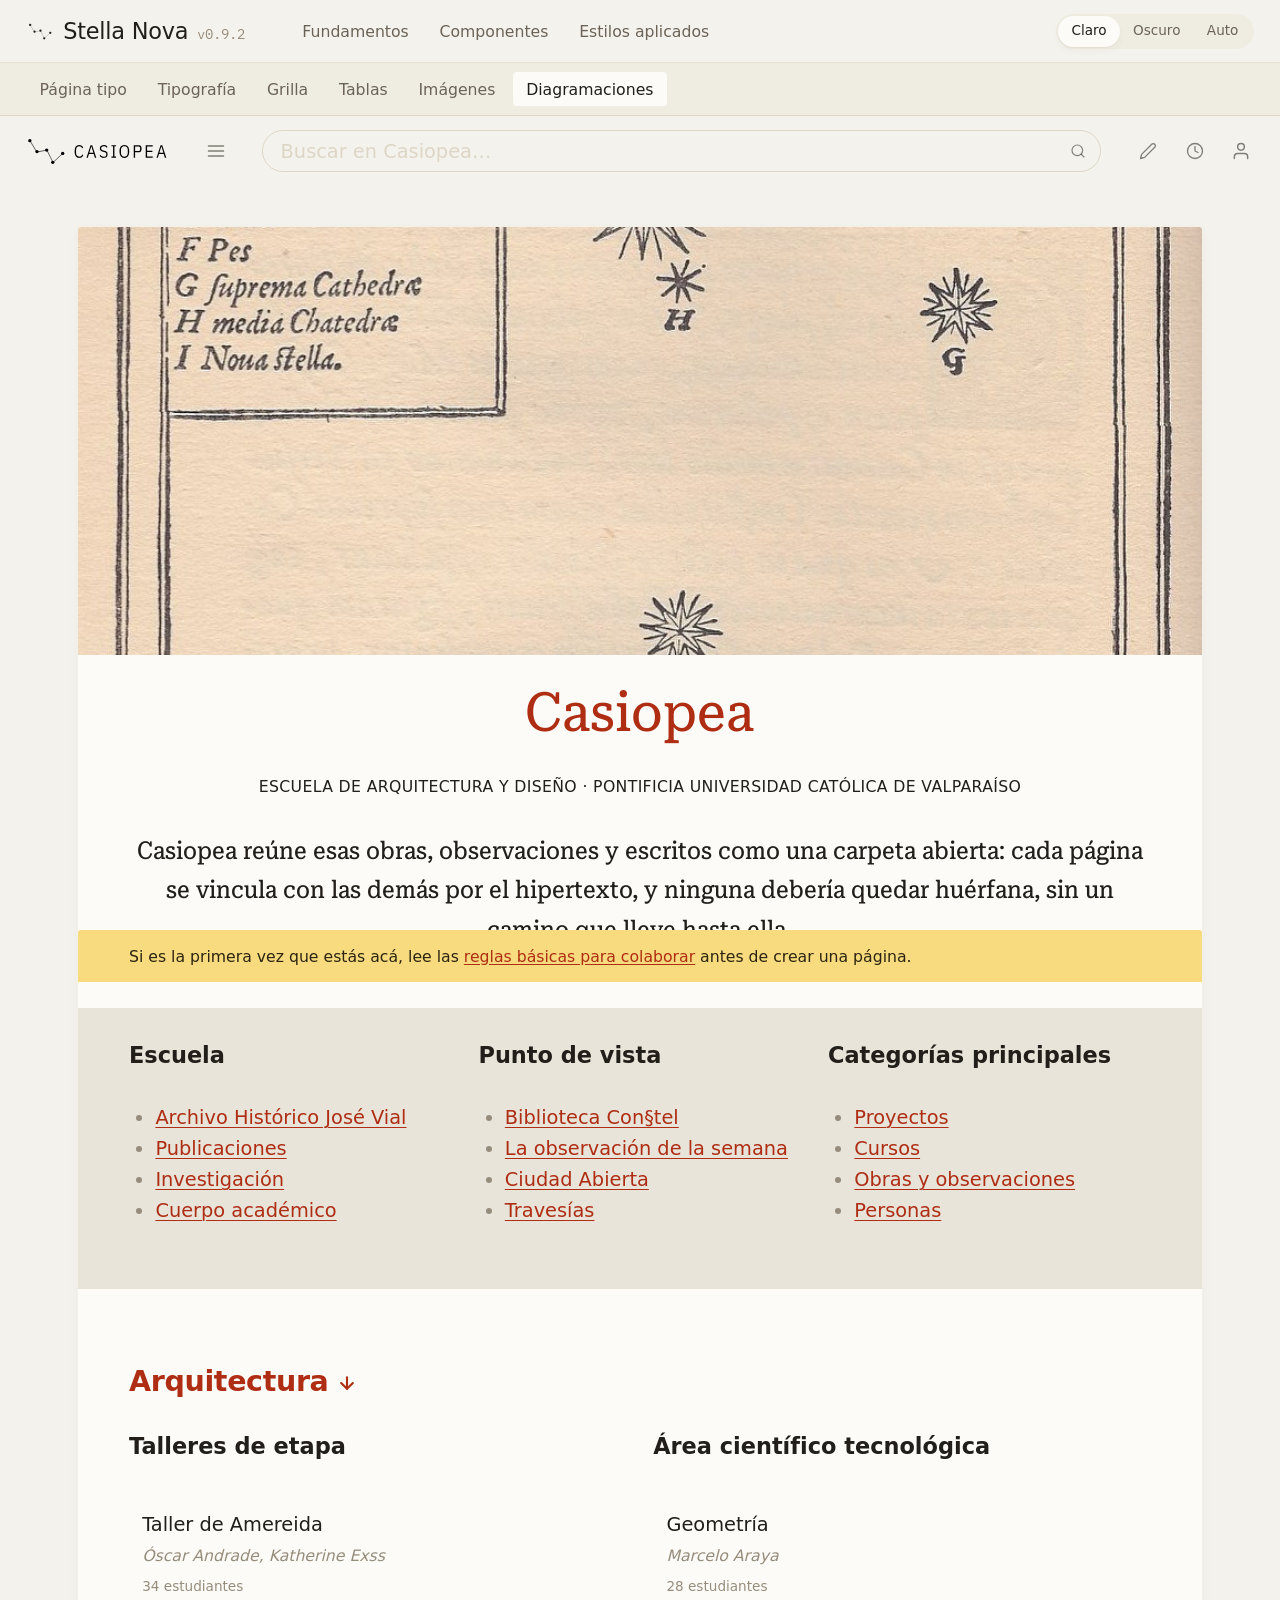
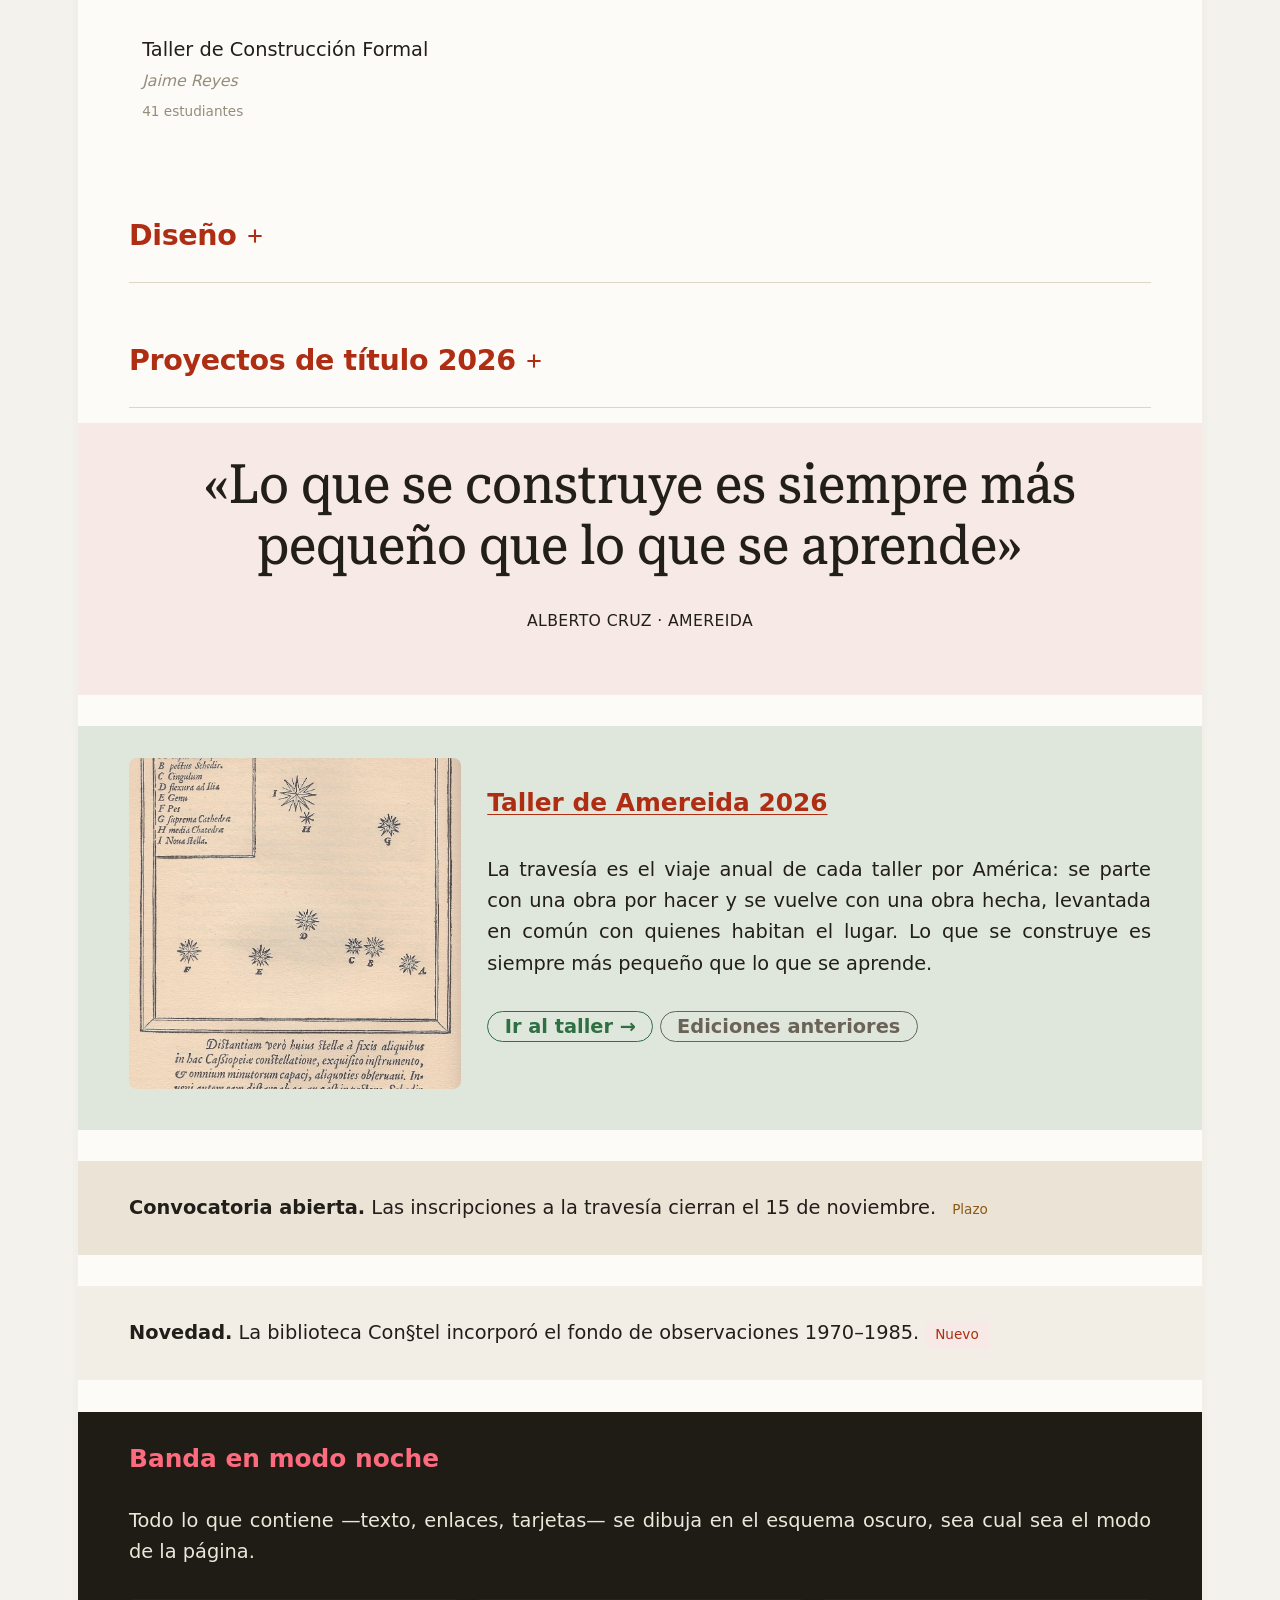
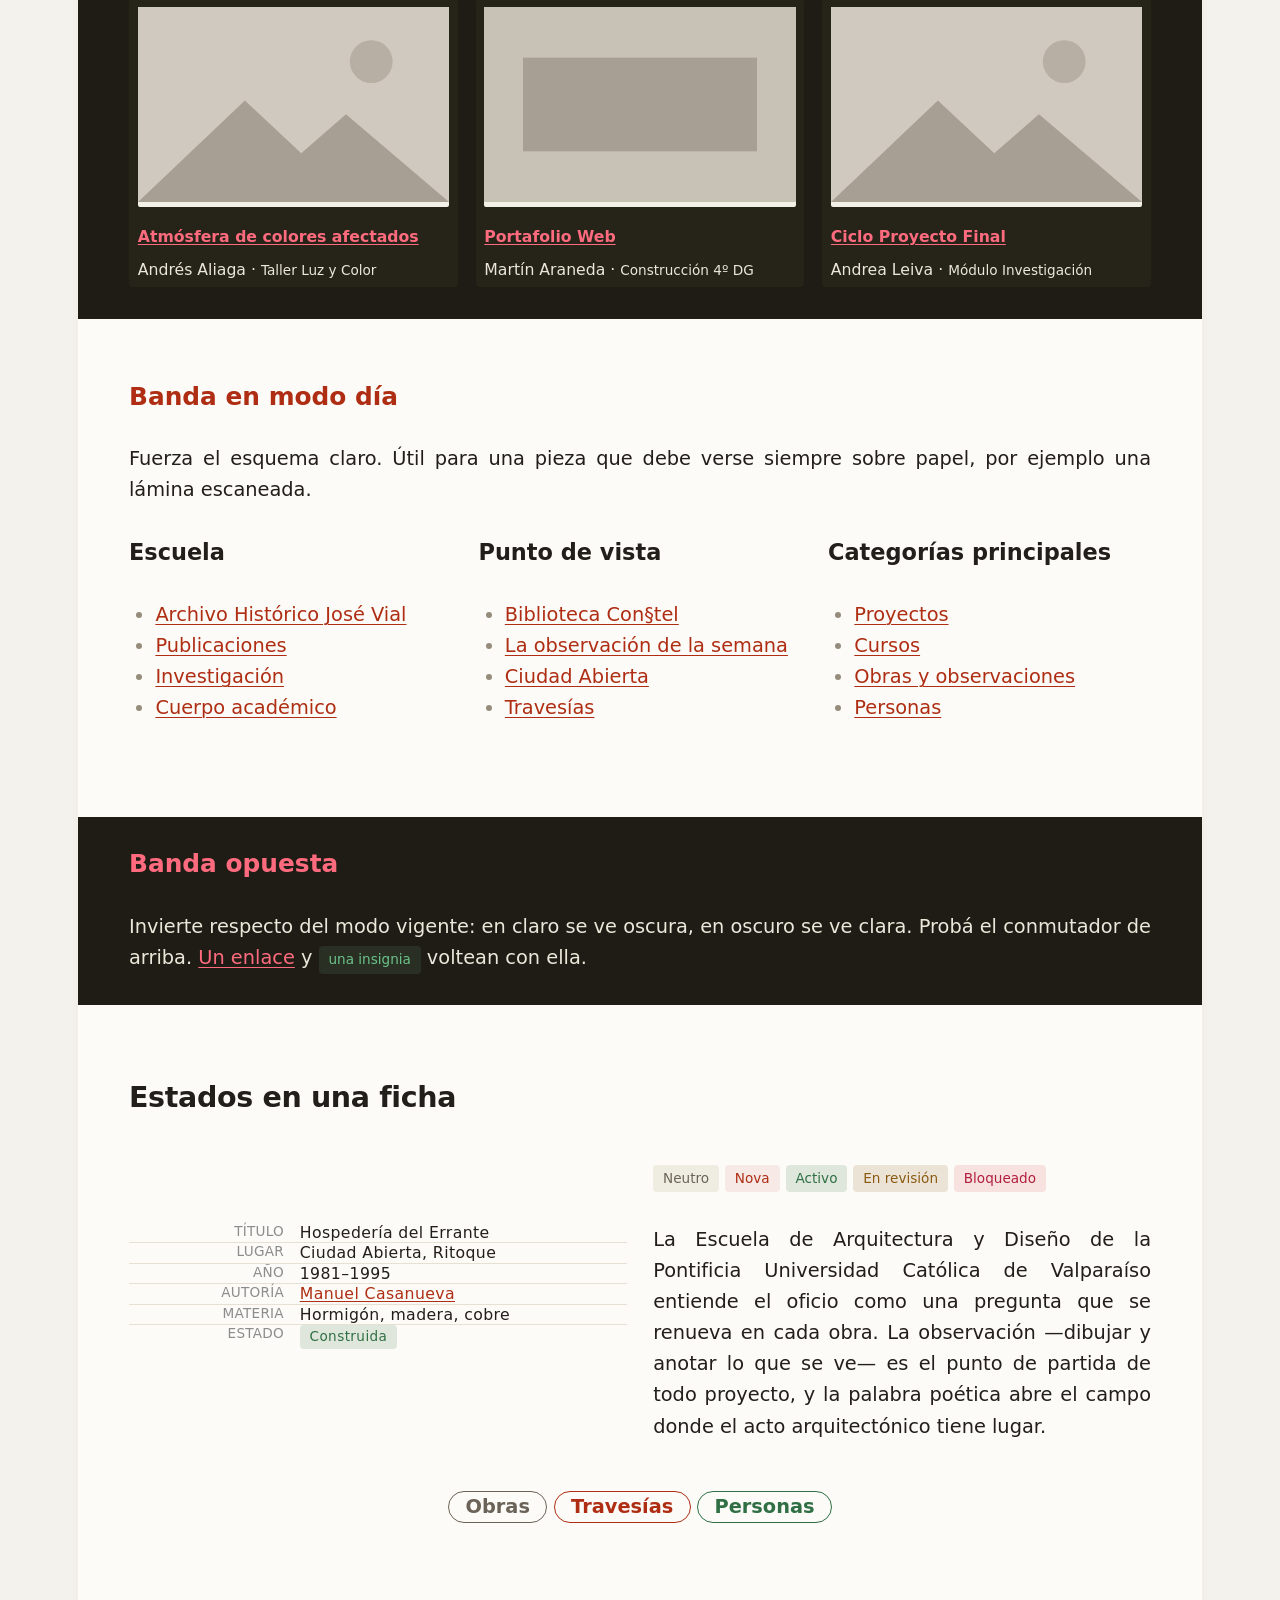
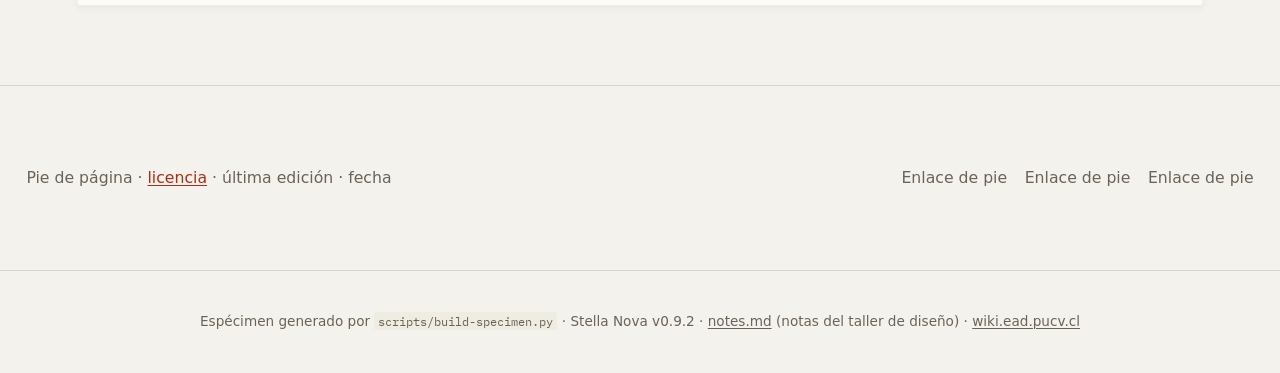
==== commit 8d24cc8a: "v0.9.2 — texto libre de PageForms al previsualizar; .wiki-btn.grande Fixed: la previsualización en t" ====
--- a/docs/specimen/aplicados-diagramaciones.html
+++ b/docs/specimen/aplicados-diagramaciones.html
@@ -3,7 +3,7 @@
 <head>
 <meta charset="utf-8">
 <meta name="viewport" content="width=device-width, initial-scale=1">
-<title>Diagramaciones aplicadas — Stella Nova v0.9.1</title>
+<title>Diagramaciones aplicadas — Stella Nova v0.9.2</title>
 <link rel="icon" href="assets/icons/casiopea-icon.svg" type="image/svg+xml">
 <link rel="stylesheet" href="assets/fonts.css">
 <link rel="stylesheet" href="assets/tokens.css">
@@ -70,7 +70,7 @@
 	</g>
 </svg>
     <span class="spec-brand-name">Stella Nova</span>
-    <span class="spec-brand-ver">v0.9.1</span>
+    <span class="spec-brand-ver">v0.9.2</span>
   </a>
   <nav class="spec-nav" aria-label="Secciones del espécimen"><a href="index.html">Fundamentos</a><a href="components.html">Componentes</a><a href="aplicados.html">Estilos aplicados</a></nav>
   <div class="spec-controls">
@@ -193,7 +193,7 @@
 <footer class="spec-foot">
   <p>
     Espécimen generado por <code>scripts/build-specimen.py</code> ·
-    Stella Nova v0.9.1 ·
+    Stella Nova v0.9.2 ·
     <a href="notes.md">notes.md</a> (notas del taller de diseño) ·
     <a href="https://wiki.ead.pucv.cl">wiki.ead.pucv.cl</a>
   </p>
--- a/docs/specimen/assets/stella-nova.css
+++ b/docs/specimen/assets/stella-nova.css
@@ -48,8 +48,11 @@
 a:visited { color: var(--sn-link-visited); }
 
 /* ── Redlinks (a páginas inexistentes) y :visited ─────────────────
-   Overrides de MediaWiki:Common.css (heredado de producción), que
-   trae:
+   OJO (revisado 2026-08-02): el Common.css de producción YA NO trae estas dos
+   reglas — la migración al skin de julio de 2026 lo dejó al mínimo. Lo de aquí
+   abajo queda como DEFENSA para wikis que aún las conserven; si se confirma que
+   ninguna instalación las tiene, los `!important` se pueden retirar. Contexto
+   histórico: Common.css traía
      a[href].new { color: rgba(0,0,0,.3) !important; }   ← negro en dark
      a:visited   { color: #681603; }                     ← rojo carbón
    En claro funcionan (faded grey y rojo oscuro sobre cream). En oscuro
@@ -135,6 +138,13 @@
 	background: color-mix(in oklab, var(--sn-field) 60%, transparent);
 	-webkit-backdrop-filter: saturate(1.5) blur(5px);
 	backdrop-filter: saturate(1.5) blur(5px);
+	/* NO promover el header a su propia capa (translateZ(0)/will-change). Se
+	   intentó (v0.7.0) para ganarle al canvas en Macs viejos, pero en Safari/
+	   Firefox antiguos la capa RECORTA el dropdown `.sn-menu-list`, que se
+	   desborda por debajo del header → el menú abría (JS ok) pero no se veía.
+	   La defensa contra el canvas va en el CONTENIDO, no aquí: `.sn-shell` /
+	   `.sn-canvas` son `isolation: isolate`, así el canvas queda encerrado en
+	   su contexto —por debajo del header hermano— sin tocar el header. */
 	/* Sin filete inferior: la cabecera se separa del cuerpo por el blur y el
 	   fondo translúcido, no por una regla horizontal (doctrina "sin filetes"). */
 }
@@ -461,6 +471,13 @@
 	justify-content: center;
 	width: 100%;
 	margin-inline: auto;
+	/* AÍSLA el contenido (layout normal). Cualquier canvas p5 / embed dinámico
+	   de la página queda ENCERRADO en este contexto de apilamiento, que se
+	   sienta por debajo del `.sn-header` hermano — el canvas no puede escalar
+	   sobre el menú por más `z-index` que ponga el JS. Gemelo de la misma regla
+	   en `.sn-canvas` (layout fullscreen). NO promovemos el header a capa GPU:
+	   eso recortaba el dropdown en navegadores viejos (ver `.sn-header`). */
+	isolation: isolate;
 	/* Sin padding inferior: el campo ya se fusiona con el pie (mismo --sn-field),
 	   así la hoja no deja un colchón muerto antes del pie. */
 	padding: clamp(var(--sn-s-5), 5vw, var(--sn-s-7)) var(--sn-s-4) 0;
@@ -473,6 +490,11 @@
 	max-width: var(--sn-measure);
 	min-width: 0;
 }
+/* __PAGINAANCHA__ (LayoutMode.wide): la hoja se ensancha al ancho del
+   conjunto (--sn-shell, el del header) para tablas, grillas o grafos que no
+   caben en la medida de lectura. Chrome intacto. El pie acompaña a la hoja
+   (ver .sn-footer-inner). */
+.sn-wide .sn-paper-wrap { max-width: var(--sn-shell); }
 
 .sn-portlet-h {
 	margin: 0 0 var(--sn-s-2);
@@ -612,6 +634,17 @@
 	display: flex; align-items: flex-start; gap: var(--sn-s-3);
 	padding: var(--sn-s-3) var(--sn-paper-px);
 	font-size: var(--sn-fs-sm);
+	/* SOBRE el contenido de la página (canvas p5 incluido), pero NUNCA sobre el
+	   menú: el aviso vive dentro de `.sn-shell` (aislado, por debajo del header),
+	   así que su `z-index` es local y no compite con el dropdown. El `z-index`
+	   lo pone sobre el canvas en navegadores modernos; el `translateZ(0)` lo
+	   promueve a su propia capa GPU para ganarle al canvas también en Macs
+	   viejos (entre dos capas compuestas el z-order SÍ se respeta). Aquí el
+	   translateZ es seguro —a diferencia del header— porque el aviso no tiene
+	   hijos que se desborden de su caja y puedan quedar recortados. */
+	position: relative;
+	z-index: 1;
+	transform: translateZ(0);
 }
 html[data-sn-notice-hide] .sn-notice { display: none; }
 .sn-notice-body { flex: 1; min-width: 0; }
@@ -810,6 +843,102 @@
 .sn-body .fw-85  { font-stretch: 85%; }
 .sn-body .fw-75  { font-stretch: 75%; }
 
+/* ── Helpers TIPOGRÁFICOS de contenido ──────────────────────────────────
+   Vocabulario que el editor teclea en el wikitexto (<span>, <div> o el
+   atributo class= de una plantilla) para dar tamaño, familia, énfasis,
+   alineación y color a un fragmento. CINCO EJES ORTOGONALES que se combinan
+   libremente y en cualquier orden:  class="lg serif center nova"
+
+   VIVÍAN EN MediaWiki:Common.css (v0.7.2 y antes); desde v0.8.0 los trae el
+   skin. Tres razones, todas verificadas, no estéticas:
+
+     1. La PREVISUALIZACIÓN DE IMPRESIÓN (Vivliostyle) no cargaba Common.css.
+        print-preview.js enlaza a propósito los archivos LIMPIOS del skin
+        (fonts.css + tokens.css + stella-nova.css) y NO el módulo `site.styles`
+        —donde MediaWiki sirve el Common.css de la wiki—. O sea: una página con
+        class="jumbo center nova" se veía bien en pantalla y perdía las tres
+        clases al exportar a PDF. Viviendo aquí, el PDF las hereda gratis.
+     2. El CHROME ADMINISTRABLE no las alcanzaba. Stella-Nova:Pie y
+        Stella-Nova:Aviso se renderizan con OutputPage::parseAsContent, que NO
+        envuelve en `.mw-parser-output`, así que el alcance de Common.css
+        (`.mw-parser-output .clase`) no llegaba y el editor tenía que recurrir a
+        `style="…"` inline. Por eso el alcance de aquí abajo incluye los dos
+        contenedores del chrome además del cuerpo.
+     3. Había TRES COPIAS divergentes (Common.css de producción, el espejo del
+        espécimen y la doc), y la del espécimen tenía un bug real: no
+        multiplicaba `sm`/`xs` por --sn-font-scale. Una sola fuente lo cierra.
+
+   ALCANCE `:is(.sn-body, .sn-notice-body, .sn-footer-managed)` = cuerpo del
+   artículo (hoja normal Y __PANTALLACOMPLETA__, ambos llevan .sn-body) + los
+   dos fragmentos del chrome administrable. Especificidad (0,0,2,0): la misma
+   que tenía `.mw-parser-output .clase` en Common.css, y como el <link> del
+   skin se emite DESPUÉS de `site.styles` (Hooks::onBeforePageDisplay, head
+   item `zzz-…`), el skin gana el empate. Consecuencia práctica: una wiki que
+   conserve las reglas viejas en su Common.css NO rompe nada —quedan
+   sombreadas—, pero tampoco puede sobrescribirlas desde ahí sin `!important`.
+   Para retocarlas, el sitio correcto es este archivo.
+
+   Sin valores de respaldo en los var(): tokens.css SIEMPRE viaja con el skin,
+   y estos selectores solo existen dentro de contenedores del skin.
+
+   GOTCHA (heredado, no introducido aquí): las clases de familia cambian la
+   FAMILIA pero no el ancho. `--sn-text-width` está afinado por familia (80%
+   sans / 62.5% serif) y se hereda del cuerpo, así que un `class="serif"` en
+   una página leída en modo sans renderiza Roboto Serif a 80%, no al 62.5% con
+   que se diseñó. Si el ancho importa, fijarlo explícito: class="serif fw-60". */
+
+/* Eje 1 — TAMAÑO. El cuerpo es el valor por defecto, sin clase.
+   Ojo con la escala del lector: --sn-fs-lg y superiores YA multiplican por
+   --sn-font-scale dentro del propio token; --sn-fs-sm y --sn-fs-xs NO lo
+   hacen (ver tokens.css). Por eso unos se multiplican aquí y el otro no:
+   hacerlo en los que ya vienen escalados aplicaría la preferencia dos veces. */
+:is(.sn-body, .sn-notice-body, .sn-footer-managed) .jumbo {
+	font-size: calc(clamp(2rem, 1.5rem + 2.2vw, 3.25rem) * var(--sn-font-scale));
+	line-height: 1.12;
+}
+:is(.sn-body, .sn-notice-body, .sn-footer-managed) .lg { font-size: var(--sn-fs-lg); }
+:is(.sn-body, .sn-notice-body, .sn-footer-managed) .sm { font-size: calc(var(--sn-fs-sm) * var(--sn-font-scale)); }
+:is(.sn-body, .sn-notice-body, .sn-footer-managed) .xs { font-size: calc(var(--sn-fs-xs) * var(--sn-font-scale)); }
+
+/* Eje 2 — FAMILIA. La del cuerpo la elige el LECTOR desde el menú de usuario;
+   estas clases la fijan para un fragmento concreto. Úsalas cuando el contraste
+   importe, no por costumbre. */
+:is(.sn-body, .sn-notice-body, .sn-footer-managed) .serif { font-family: var(--sn-font-serif); }
+:is(.sn-body, .sn-notice-body, .sn-footer-managed) .sans  { font-family: var(--sn-font-sans); }
+:is(.sn-body, .sn-notice-body, .sn-footer-managed) .mono  { font-family: var(--sn-font-mono); }
+
+/* Eje 3 — ÉNFASIS. */
+:is(.sn-body, .sn-notice-body, .sn-footer-managed) .uppercase { text-transform: uppercase; letter-spacing: .04ex; }
+:is(.sn-body, .sn-notice-body, .sn-footer-managed) .italic    { font-style: italic; }
+:is(.sn-body, .sn-notice-body, .sn-footer-managed) .bold      { font-weight: 700; }
+
+/* Eje 4 — ALINEACIÓN. El skin justifica los <p> del cuerpo por defecto
+   (`.sn-body p`, especificidad 0,0,1,1), así que cada regla alcanza TAMBIÉN a
+   los <p>/<li> interiores (0,0,2,1 → gana) para que la clase funcione puesta
+   en un contenedor y no solo en el párrafo mismo. Lo no-justificado apaga la
+   división de palabras: partir palabras solo tiene sentido para cuadrar una
+   caja justificada. */
+:is(.sn-body, .sn-notice-body, .sn-footer-managed) :is(.left, .center, .right) :is(p, li, figcaption) { hyphens: none; }
+:is(.sn-body, .sn-notice-body, .sn-footer-managed) .left,
+:is(.sn-body, .sn-notice-body, .sn-footer-managed) .left    :is(p, li) { text-align: left; }
+:is(.sn-body, .sn-notice-body, .sn-footer-managed) .center,
+:is(.sn-body, .sn-notice-body, .sn-footer-managed) .center  :is(p, li) { text-align: center; }
+:is(.sn-body, .sn-notice-body, .sn-footer-managed) .right,
+:is(.sn-body, .sn-notice-body, .sn-footer-managed) .right   :is(p, li) { text-align: right; }
+:is(.sn-body, .sn-notice-body, .sn-footer-managed) .justify,
+:is(.sn-body, .sn-notice-body, .sn-footer-managed) .justify :is(p, li) { text-align: justify; }
+
+/* Eje 5 — COLOR POR ROL. Nombran la FUNCIÓN, no el color, así que voltean
+   solos entre tema claro y oscuro (los tokens son light-dark()). Nunca
+   escribir un hexadecimal en su lugar. La nova es el único acento agudo del
+   sistema: se gasta con avaricia, y el color por sí solo NUNCA debe ser el
+   único portador del significado (WCAG 2.1 AA § 1.4.1) — acompañar de palabra,
+   ícono o peso. Para fondos en bloque van las clases .fondo-*, no éstas. */
+:is(.sn-body, .sn-notice-body, .sn-footer-managed) .nova   { color: var(--sn-nova); }
+:is(.sn-body, .sn-notice-body, .sn-footer-managed) .ok     { color: var(--sn-ok); }
+:is(.sn-body, .sn-notice-body, .sn-footer-managed) .warn   { color: var(--sn-warn); }
+:is(.sn-body, .sn-notice-body, .sn-footer-managed) .danger { color: var(--sn-danger); }
+
 /* Títulos en IBM Plex Sans (familia única para todas las cabeceras). h1–h2
    son la voz editorial sobria; h3 es la subsección en color nova; h4–h6
    son labels secundarios. line-heights y márgenes son múltiplos enteros
@@ -958,8 +1087,15 @@
 .sn-body li { margin: 0; }
 .sn-body li::marker { color: var(--sn-ink-faint); }
 /* Enlaces del contenido: el token manda. Especificidad .sn-body a*
-   (0,0,2,x) para vencer a MediaWiki:Common.css `a:visited{...}`, que
-   carga después del skin (módulo `site`) con igual especificidad. */
+   (0,0,2,x) para vencer a un `a:visited{…}` de MediaWiki:Common.css, que a
+   igual especificidad ganaría por orden.
+   NOTA DE ORDEN (verificado 2026-08-02, corrige el comentario anterior): hoy
+   el <link> del skin se emite DESPUÉS de `site.styles` —lo inyecta
+   Hooks::onBeforePageDisplay como head item `zzz-stellanova-styles`, para
+   poder bustear caché por versión—, así que el skin ya gana los empates. El
+   comentario viejo decía lo contrario porque describía la época en que la CSS
+   del skin viajaba dentro del <link> combinado de ResourceLoader. La
+   especificidad extra se conserva igual: no depende del orden. */
 .sn-body a { color: var(--sn-link); }
 .sn-body a:hover { color: var(--sn-link-hover); }
 .sn-body a:visited { color: var(--sn-link-visited); }
@@ -1090,7 +1226,10 @@
 }
 .sn-body .img-circle > figcaption { display: none; }
 
-/* Full-bleed: imagen/figura/wrapper con class="full-width" se revienta del
+/* Sinónimo en castellano: class=ancho-completo equivale a class=full-width en
+   todas las reglas de abajo.
+
+   Full-bleed: imagen/figura/wrapper con class="full-width" se revienta del
    padding lateral del .sn-paper para ir borde-a-borde del <article>.
    Funciona para tres patrones de wikitexto:
      [[Archivo:foo.jpg|class=full-width]]                → clase en <img>
@@ -1106,7 +1245,7 @@
    selector de atributo `[class~="'full-width'"]` matchea ese token
    tal cual. El canónico sigue siendo `class=full-width` sin comillas. */
 :is(.sn-paper, .sn-canvas) :is(
-	.full-width, .thumb.full-width, figure.full-width,
+	:is(.full-width, .ancho-completo), .thumb:is(.full-width, .ancho-completo), figure:is(.full-width, .ancho-completo),
 	[class~="'full-width'"], .thumb[class~="'full-width'"], figure[class~="'full-width'"]
 ) {
 	display: block;
@@ -1114,23 +1253,25 @@
 	max-width: none;
 	margin-inline: calc(-1 * var(--sn-paper-px));
 	margin-block: var(--sn-s-5);
+	border-radius: 0;  /* a sangre no hay esquinas: el bleed de borde repone las del papel */
 	float: none;  /* anula el float que ponen thumb-left/right de core */
 }
 :is(.sn-paper, .sn-canvas) :is(
-	.full-width, .thumb.full-width, figure.full-width,
+	:is(.full-width, .ancho-completo), .thumb:is(.full-width, .ancho-completo), figure:is(.full-width, .ancho-completo),
 	[class~="'full-width'"], .thumb[class~="'full-width'"], figure[class~="'full-width'"]
 ) :is(img, video),
-:is(.sn-paper, .sn-canvas) :is(img, video):is(.full-width, [class~="'full-width'"]) {
+:is(.sn-paper, .sn-canvas) :is(img, video):is(:is(.full-width, .ancho-completo), [class~="'full-width'"]) {
 	display: block;
 	width: 100%;
 	height: auto;
 	max-width: 100%;
 	margin-inline: 0;
+	border-radius: 0;
 }
 /* Si el .full-width es un <img> o un <a class="image"> directo (no envuelto
    en .thumb), aplicar la misma regla — class va al elemento mismo. */
 :is(.sn-paper, .sn-canvas) :is(
-	a.image.full-width, img.full-width, video.full-width,
+	a.image:is(.full-width, .ancho-completo), img:is(.full-width, .ancho-completo), video:is(.full-width, .ancho-completo),
 	a.image[class~="'full-width'"], img[class~="'full-width'"], video[class~="'full-width'"]
 ) {
 	display: block;
@@ -1138,15 +1279,23 @@
 	max-width: none;
 	margin-inline: calc(-1 * var(--sn-paper-px));
 	margin-block: var(--sn-s-5);
-}
-:is(.sn-paper, .sn-canvas) :is(a.image.full-width, a.image[class~="'full-width'"]) img {
+	border-radius: 0;
+}
+:is(.sn-paper, .sn-canvas) :is(a.image:is(.full-width, .ancho-completo), a.image[class~="'full-width'"]) img {
 	width: 100%; height: auto; display: block;
 }
 /* La leyenda dentro de un .thumb full-width vuelve al ancho del cuerpo para
    no quedar pegada al borde del paper. */
-:is(.sn-paper, .sn-canvas) :is(.thumb.full-width, .thumb[class~="'full-width'"]) .thumbcaption {
+:is(.sn-paper, .sn-canvas) :is(.thumb:is(.full-width, .ancho-completo), .thumb[class~="'full-width'"]) .thumbcaption {
 	padding-inline: var(--sn-paper-px);
 	text-align: start;
+}
+
+/* El mapa de con§tel ({{#constel: class=full-width}}): su lienzo también va sin
+   esquinas redondeadas ni borde lateral. */
+:is(.sn-paper, .sn-canvas) .constel-embed:is(.full-width, .ancho-completo) .constel-map__canvas {
+	border-radius: 0;
+	border-inline-width: 0;
 }
 
 /* Bleed vertical de borde: cuando .full-width es el PRIMER o ÚLTIMO elemento
@@ -1181,14 +1330,14 @@
    :first-child y la cadena de arriba no dispara. Reconocemos el patrón con
    `p.mw-empty-elt:first-child + .full-width` en cada nivel de wrapper, mismas
    declaraciones. */
-.sn-body > :is(.full-width, [class~="'full-width'"]):first-child,
-.sn-body > *:first-child > :is(.full-width, [class~="'full-width'"]):first-child,
-.sn-body > *:first-child > *:first-child > :is(.full-width, [class~="'full-width'"]):first-child,
-.sn-body > *:first-child > *:first-child > *:first-child > :is(.full-width, [class~="'full-width'"]):first-child,
-.sn-body > p.mw-empty-elt:first-child + :is(.full-width, [class~="'full-width'"]),
-.sn-body > *:first-child > p.mw-empty-elt:first-child + :is(.full-width, [class~="'full-width'"]),
-.sn-body > *:first-child > *:first-child > p.mw-empty-elt:first-child + :is(.full-width, [class~="'full-width'"]),
-.sn-body > *:first-child > *:first-child > *:first-child > p.mw-empty-elt:first-child + :is(.full-width, [class~="'full-width'"]) {
+.sn-body > :is(:is(.full-width, .ancho-completo), [class~="'full-width'"]):first-child,
+.sn-body > *:first-child > :is(:is(.full-width, .ancho-completo), [class~="'full-width'"]):first-child,
+.sn-body > *:first-child > *:first-child > :is(:is(.full-width, .ancho-completo), [class~="'full-width'"]):first-child,
+.sn-body > *:first-child > *:first-child > *:first-child > :is(:is(.full-width, .ancho-completo), [class~="'full-width'"]):first-child,
+.sn-body > p.mw-empty-elt:first-child + :is(:is(.full-width, .ancho-completo), [class~="'full-width'"]),
+.sn-body > *:first-child > p.mw-empty-elt:first-child + :is(:is(.full-width, .ancho-completo), [class~="'full-width'"]),
+.sn-body > *:first-child > *:first-child > p.mw-empty-elt:first-child + :is(:is(.full-width, .ancho-completo), [class~="'full-width'"]),
+.sn-body > *:first-child > *:first-child > *:first-child > p.mw-empty-elt:first-child + :is(:is(.full-width, .ancho-completo), [class~="'full-width'"]) {
 	margin-block-start: calc(-1 * var(--sn-paper-py));
 	border-start-start-radius: var(--sn-radius-paper);
 	border-start-end-radius:   var(--sn-radius-paper);
@@ -1200,7 +1349,7 @@
    de la regla de arriba. Reconocemos ese <style> líder con `style:first-child + *`
    para que el bleed-top igual se dispare cuando el primer elemento de flujo
    es una imagen .full-width. Mismo cuerpo de declaraciones que la regla base. */
-.sn-body style:first-child + * > :is(.full-width, [class~="'full-width'"]):first-child {
+.sn-body style:first-child + * > :is(:is(.full-width, .ancho-completo), [class~="'full-width'"]):first-child {
 	margin-block-start: calc(-1 * var(--sn-paper-py));
 	border-start-start-radius: var(--sn-radius-paper);
 	border-start-end-radius:   var(--sn-radius-paper);
@@ -1216,7 +1365,7 @@
    evita el caso legítimo "párrafo de texto + imagen full-width a media página".
    Mismo cuerpo de declaraciones que la regla base. */
 .sn-body :is(p):first-child:has(> script):not(:has(> :not(script)))
-	+ :is(.full-width, [class~="'full-width'"]) {
+	+ :is(:is(.full-width, .ancho-completo), [class~="'full-width'"]) {
 	margin-block-start: calc(-1 * var(--sn-paper-py));
 	border-start-start-radius: var(--sn-radius-paper);
 	border-start-end-radius:   var(--sn-radius-paper);
@@ -1232,10 +1381,28 @@
 .sn-body :is(p):first-child:has(> script):not(:has(> :not(script))) {
 	display: none;
 }
-.sn-body > :is(.full-width, [class~="'full-width'"]):last-child,
-.sn-body > *:last-child > :is(.full-width, [class~="'full-width'"]):last-child,
-.sn-body > *:last-child > *:last-child > :is(.full-width, [class~="'full-width'"]):last-child,
-.sn-body > *:last-child > *:last-child > *:last-child > :is(.full-width, [class~="'full-width'"]):last-child {
+/* Con un AVISO VISIBLE arriba, el full-width primer-hijo NO revienta al borde
+   superior del papel: el aviso ya ocupa el tope y el canvas quedaría chocando /
+   tapado tras él. Vuelve al margen normal (sin radio superior ni recorte). Se
+   restaura el bleed si el aviso se descartó (html[data-sn-notice-hide]) o si no
+   hay aviso (el `~` no casa). Cubre las mismas variantes que el bleed-top:
+   directa, mw-empty-elt, <style> líder y Widget solo-scripts (Widget:P5). En
+   navegadores sin :has() (Macs muy viejos) la variante Widget del bleed-top
+   tampoco dispara, así que el canvas ya trae margen normal → mismo resultado. */
+html:not([data-sn-notice-hide]) .sn-notice ~ .sn-body > :is(:is(.full-width, .ancho-completo), [class~="'full-width'"]):first-child,
+html:not([data-sn-notice-hide]) .sn-notice ~ .sn-body > *:first-child > :is(:is(.full-width, .ancho-completo), [class~="'full-width'"]):first-child,
+html:not([data-sn-notice-hide]) .sn-notice ~ .sn-body > p.mw-empty-elt:first-child + :is(:is(.full-width, .ancho-completo), [class~="'full-width'"]),
+html:not([data-sn-notice-hide]) .sn-notice ~ .sn-body style:first-child + * > :is(:is(.full-width, .ancho-completo), [class~="'full-width'"]):first-child,
+html:not([data-sn-notice-hide]) .sn-notice ~ .sn-body :is(p):first-child:has(> script):not(:has(> :not(script))) + :is(:is(.full-width, .ancho-completo), [class~="'full-width'"]) {
+	margin-block-start: var(--sn-s-5);
+	border-start-start-radius: 0;
+	border-start-end-radius: 0;
+	overflow: visible;
+}
+.sn-body > :is(:is(.full-width, .ancho-completo), [class~="'full-width'"]):last-child,
+.sn-body > *:last-child > :is(:is(.full-width, .ancho-completo), [class~="'full-width'"]):last-child,
+.sn-body > *:last-child > *:last-child > :is(:is(.full-width, .ancho-completo), [class~="'full-width'"]):last-child,
+.sn-body > *:last-child > *:last-child > *:last-child > :is(:is(.full-width, .ancho-completo), [class~="'full-width'"]):last-child {
 	margin-block-end: calc(-1 * var(--sn-paper-py));
 	border-end-start-radius: var(--sn-radius-paper);
 	border-end-end-radius:   var(--sn-radius-paper);
@@ -1251,7 +1418,7 @@
    Wins por orden de cascada (misma especificidad que la regla
    `:is(.sn-paper, .sn-canvas) :is(.full-width, …)` de arriba). */
 .sn-canvas :is(
-	.full-width, .thumb.full-width, figure.full-width,
+	:is(.full-width, .ancho-completo), .thumb:is(.full-width, .ancho-completo), figure:is(.full-width, .ancho-completo),
 	[class~="'full-width'"], .thumb[class~="'full-width'"], figure[class~="'full-width'"]
 ) {
 	width: 100vw;
@@ -1364,8 +1531,10 @@
    también el box-shadow porque el del widget (inline, hex de 8 dígitos)
    Firefox lo renderiza como una raya negra gruesa (causa real del bug).
    El skin se hace dueño de esto pase lo que pase en el estilo inline del
-   widget. !important por si Common.css (módulo `site`, carga tras el
-   skin) o el UA intentan imponerlo. */
+   widget. !important por si Common.css o el UA intentan imponerlo. (El
+   `site.styles` de la wiki carga ANTES que el <link> del skin, así que el
+   orden ya nos favorece; el !important cubre el estilo inline del widget,
+   que sí ganaría por cascada.) */
 canvas, iframe,
 .mw-body-content :is(canvas, iframe),
 .p5m-sketch, .p5m-sketch canvas,
@@ -1605,6 +1774,7 @@
 	grid-template-columns: 2fr 1fr;
 	align-items: start;
 }
+.sn-wide .sn-footer-inner { max-width: var(--sn-shell); }
 .sn-footer-col { min-width: 0; }
 
 /* — Columna ancha — última edición + herramientas + enlaces de sitio —
@@ -1793,11 +1963,21 @@
 	--sn-canvas-py: clamp(var(--sn-s-5), 4vw, var(--sn-s-7));
 	--sn-paper-px: var(--sn-canvas-px);
 	--sn-paper-py: var(--sn-canvas-py);
+	/* Separación del isotipo a la esquina: UN solo valor para el borde
+	   superior y el derecho (la esquina queda cuadrada). La comparten el
+	   riel `.sn-fs-md` y la X del modal; una página puede ajustarla
+	   (con§tel la acerca a --sn-s-3, a la altura de su barra). */
+	--sn-fs-inset: var(--sn-s-6);
 	display: block;
 	min-height: 100vh;
 	padding: var(--sn-canvas-py) var(--sn-canvas-px);
 	background: var(--sn-paper);
 	color: var(--sn-ink);
+	/* AÍSLA el cuerpo en un contexto de apilamiento propio. Cualquier contenido
+	   dinámico (canvas p5 de la home, embeds JS) queda ENCERRADO aquí abajo: por
+	   más `z-index` que se ponga, no puede escalar por encima del `.sn-header`
+	   hermano. Es la defensa "independiente de lo que inyecte el JS". */
+	isolation: isolate;
 	/* `.full-width` usa `width: 100vw` con margenes negativos calculados
 	   en `vw`. Sin `clip`, micro-desfases sub-pixel pueden disparar scroll
 	   horizontal en algún viewport. `clip` no crea contexto propio (a
@@ -1813,16 +1993,16 @@
 	margin-inline: 0;
 }
 /* Afordancia única de pantalla completa: el isotipo SOBREPUESTO, fijo y EN
-   FRENTE del contenido, alineado al MARGEN DERECHO ESTÁNDAR del viewport (no
-   a la columna de lectura). Sin "barra": este contenedor full-width es solo
-   el RIEL de posición; `pointer-events: none` deja pasar los clics al
-   contenido salvo en el glifo (y el menú). `flex-end` + el padding derecho
-   de `--sn-canvas-px` lo clavan al margen estándar; el `padding-top` lo baja
-   un poco respecto al borde del viewport. */
+   FRENTE del contenido, en la esquina superior derecha del viewport. Sin
+   "barra": este contenedor full-width es solo el RIEL de posición;
+   `pointer-events: none` deja pasar los clics al contenido salvo en el glifo
+   (y el menú). `flex-end` + el padding lo clavan a la esquina con la MISMA
+   separación arriba y a la derecha (`--sn-fs-inset`): antes el derecho
+   seguía a `--sn-canvas-px` (4vw) y la esquina quedaba descuadrada. */
 .sn-fs-md {
 	position: fixed; inset: 0 0 auto 0; z-index: var(--sn-z-panel);
 	display: flex; align-items: flex-start; justify-content: flex-end;
-	padding: var(--sn-s-6) var(--sn-canvas-px) 0;
+	padding: var(--sn-fs-inset) var(--sn-fs-inset) 0;
 	pointer-events: none;
 }
 .sn-fs-md > * { pointer-events: auto; }
@@ -1949,12 +2129,12 @@
 	clip: rect(0 0 0 0); white-space: nowrap; border: 0;
 }
 .sn-md.sn-md-fs .sn-modal-x {
-	/* Al MARGEN DERECHO ESTÁNDAR del viewport — EXACTAMENTE donde queda el
-	   isotipo (mismo `top` y mismo `--sn-canvas-px`): al abrir, la X cae
-	   sobre el lugar del iso. */
+	/* EXACTAMENTE donde queda el isotipo (misma esquina, `--sn-fs-inset`),
+	   centrada sobre él: la X mide 2.5rem y el iso 3rem, de ahí el cuarto
+	   de rem. Al abrir, la X cae sobre el lugar del iso. */
 	position: absolute;
-	top: var(--sn-s-6);
-	right: var(--sn-canvas-px);
+	top: calc(var(--sn-fs-inset) + .25rem);
+	right: calc(var(--sn-fs-inset) + .25rem);
 	z-index: 2;
 	display: grid; place-items: center;
 	background: transparent; border: 0; padding: 0;
@@ -2603,6 +2783,22 @@
 	vertical-align: top;
 	color: var(--sn-ink);
 }
+/* TODA celda de cabecera, esté donde esté en la tabla. El core pinta
+   `.wikitable th` con un gris CLARO literal (`background-color:#eaecf0`) y
+   tinta oscura literal, valores horneados en tiempo de compilación desde las
+   variables LESS de skin —no reaccionan a `light-dark()`. La skin ya reenruta
+   el TEXTO a `--sn-ink`, así que en modo oscuro quedaba tinta clara sobre
+   fondo gris claro: cabecera ilegible. El caso que lo destapa es la tabla de
+   «cabecera por fila» (primera columna escrita con `!`), cuyas `th` NO están
+   en la primera fila y por eso escapaban a la regla de abajo, que solo cubría
+   `thead`/primera fila. Aquí se apaga el relleno del core para todas las `th`
+   y el peso tipográfico queda como única marca de cabecera, coherente con el
+   diseño sin rellenos ni filetes verticales. */
+.sn-body :is(table.wikitable, table.smwtable, table.broadtable) th {
+	background: transparent;
+	color: var(--sn-ink);
+	font-weight: 600;
+}
 /* Fila(s) de cabecera: sin relleno de fondo, filete NORMAL (más marcado)
    separando cabeceras del cuerpo. Cubre <thead> y la 1ª fila de <th>
    cuando no hay <thead> — el caso típico de los resultados #ask de SMW. */
@@ -2612,6 +2808,18 @@
 	background: transparent;
 	font-weight: 600;
 	box-shadow: inset 0 -1px 0 var(--sn-hairline);     /* filete normal cabecera→cuerpo */
+}
+/* Corrección para la tabla de «cabecera por fila»: si la primera fila MEZCLA
+   `th` y `td` no es una fila de cabecera, sino una fila normal cuya primera
+   celda es su rótulo → su filete inferior vuelve al fino de entre-filas, para
+   no dejar un filete marcado bajo la primera fila y ninguno bajo las demás.
+   Va en regla aparte (y no como `:not(:has(...))` sobre la regla de arriba)
+   porque un navegador sin `:has()` descarta la regla entera: así lo que se
+   pierde es solo este ajuste, no el filete de cabecera. `:not(:last-child)`
+   protege la tabla de una sola fila, que no debe cerrar con filete. */
+.sn-body :is(table.wikitable, table.smwtable, table.broadtable) > :is(thead, tbody) > tr:first-child:not(:last-child):has(> td) > th,
+.sn-body :is(table.wikitable, table.smwtable, table.broadtable) > tr:first-child:not(:last-child):has(> td) > th {
+	box-shadow: inset 0 -1px 0 var(--sn-hairline-soft);
 }
 /* Sin borde exterior: la última fila no lleva filete inferior (se leería
    como contorno de cierre). */
@@ -2974,6 +3182,17 @@
 	border-color: var(--sn-ok);
 	color: var(--sn-nova-ink);
 }
+/* Tamaño grande (`.grande` / alias `.lg`): llamada a la acción que va SOLA
+   (portada, guía de descarga), no en medio de un párrafo. Dos líneas base de
+   alto y el doble de relleno horizontal; el radio sigue a la mitad del alto
+   para que siga siendo píldora. Sigue ON-GRID: ocupa exactamente dos
+   renglones. Se combina con .red / .green. */
+.sn-body .wiki-btn.grande,
+.sn-body .wiki-btn.lg {
+	height: calc(var(--sn-baseline) * 2);
+	padding: 0 3ex;
+	border-radius: var(--sn-baseline);
+}
 
 /* ─── Grilla / grid: framework de layout semántico para wikitexto.
    Reemplaza el patrón `.row > .col-md-*` del skin Bootstrap anterior.
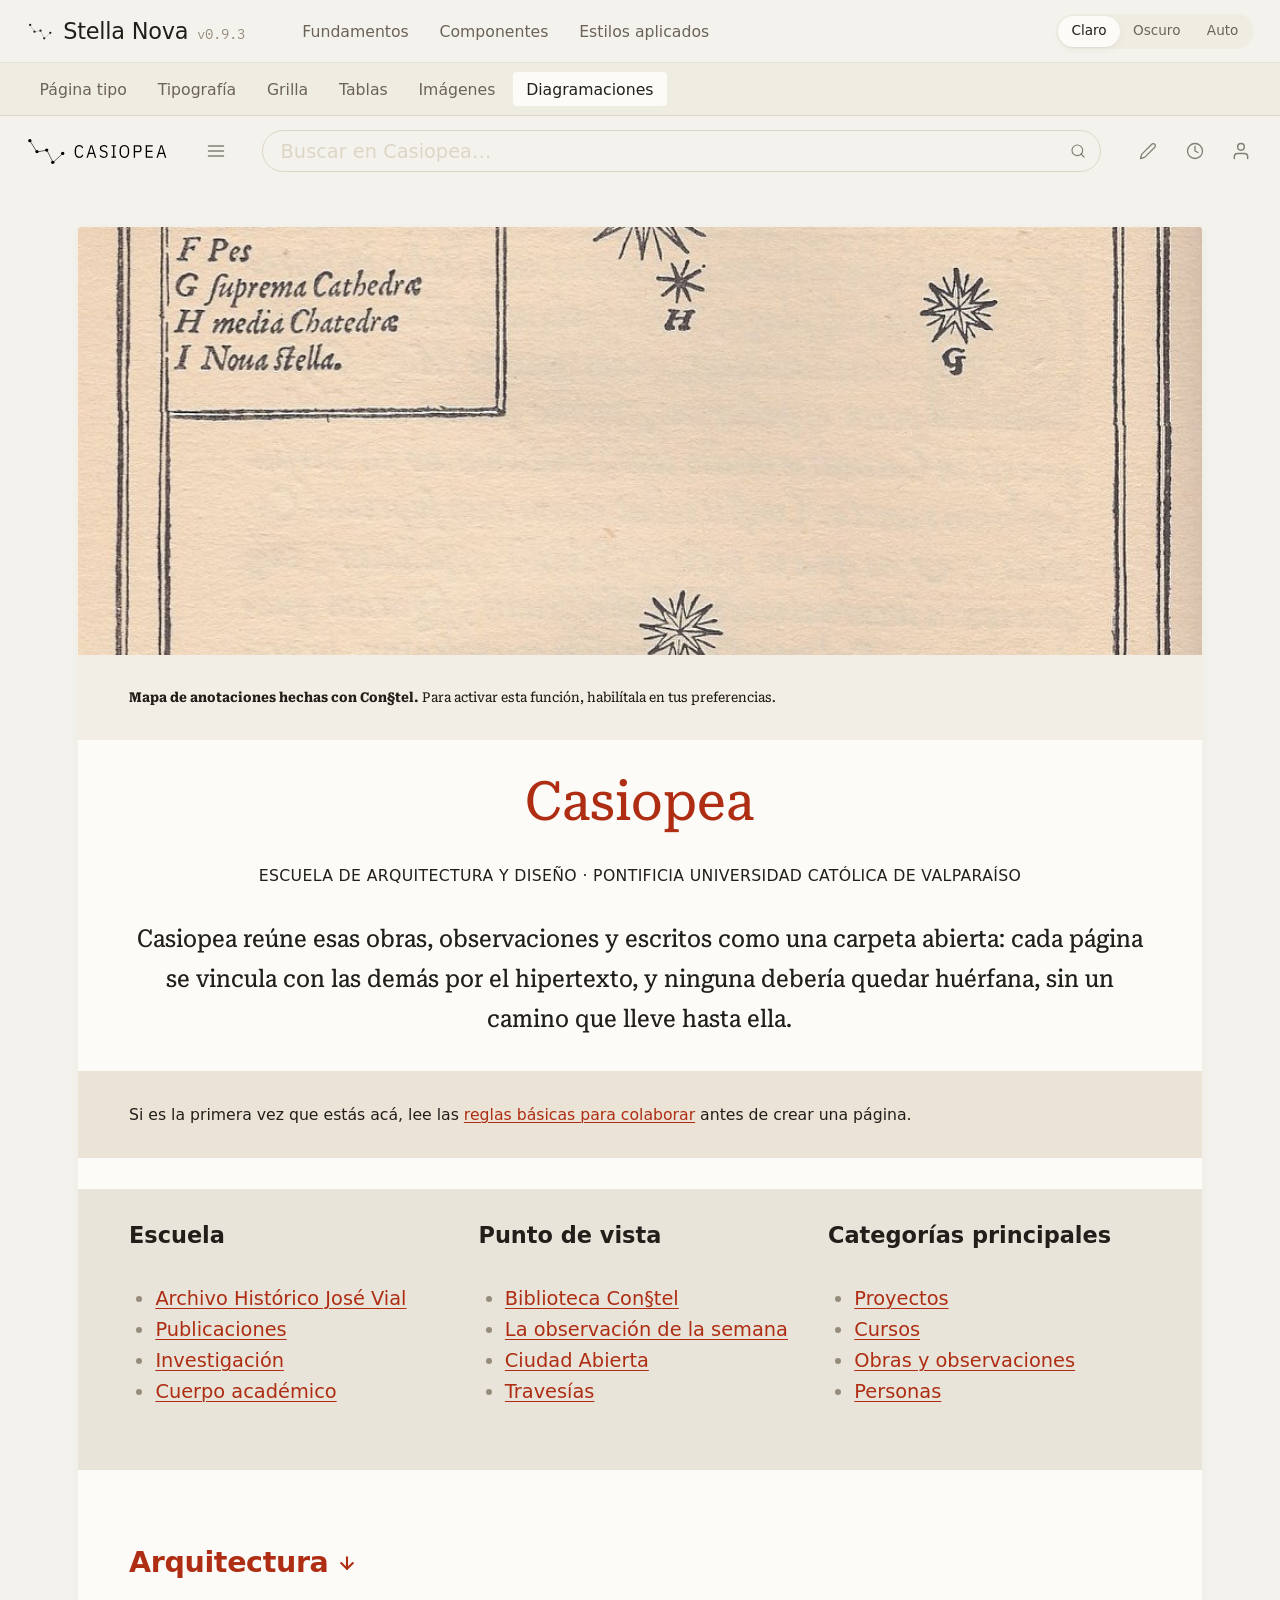
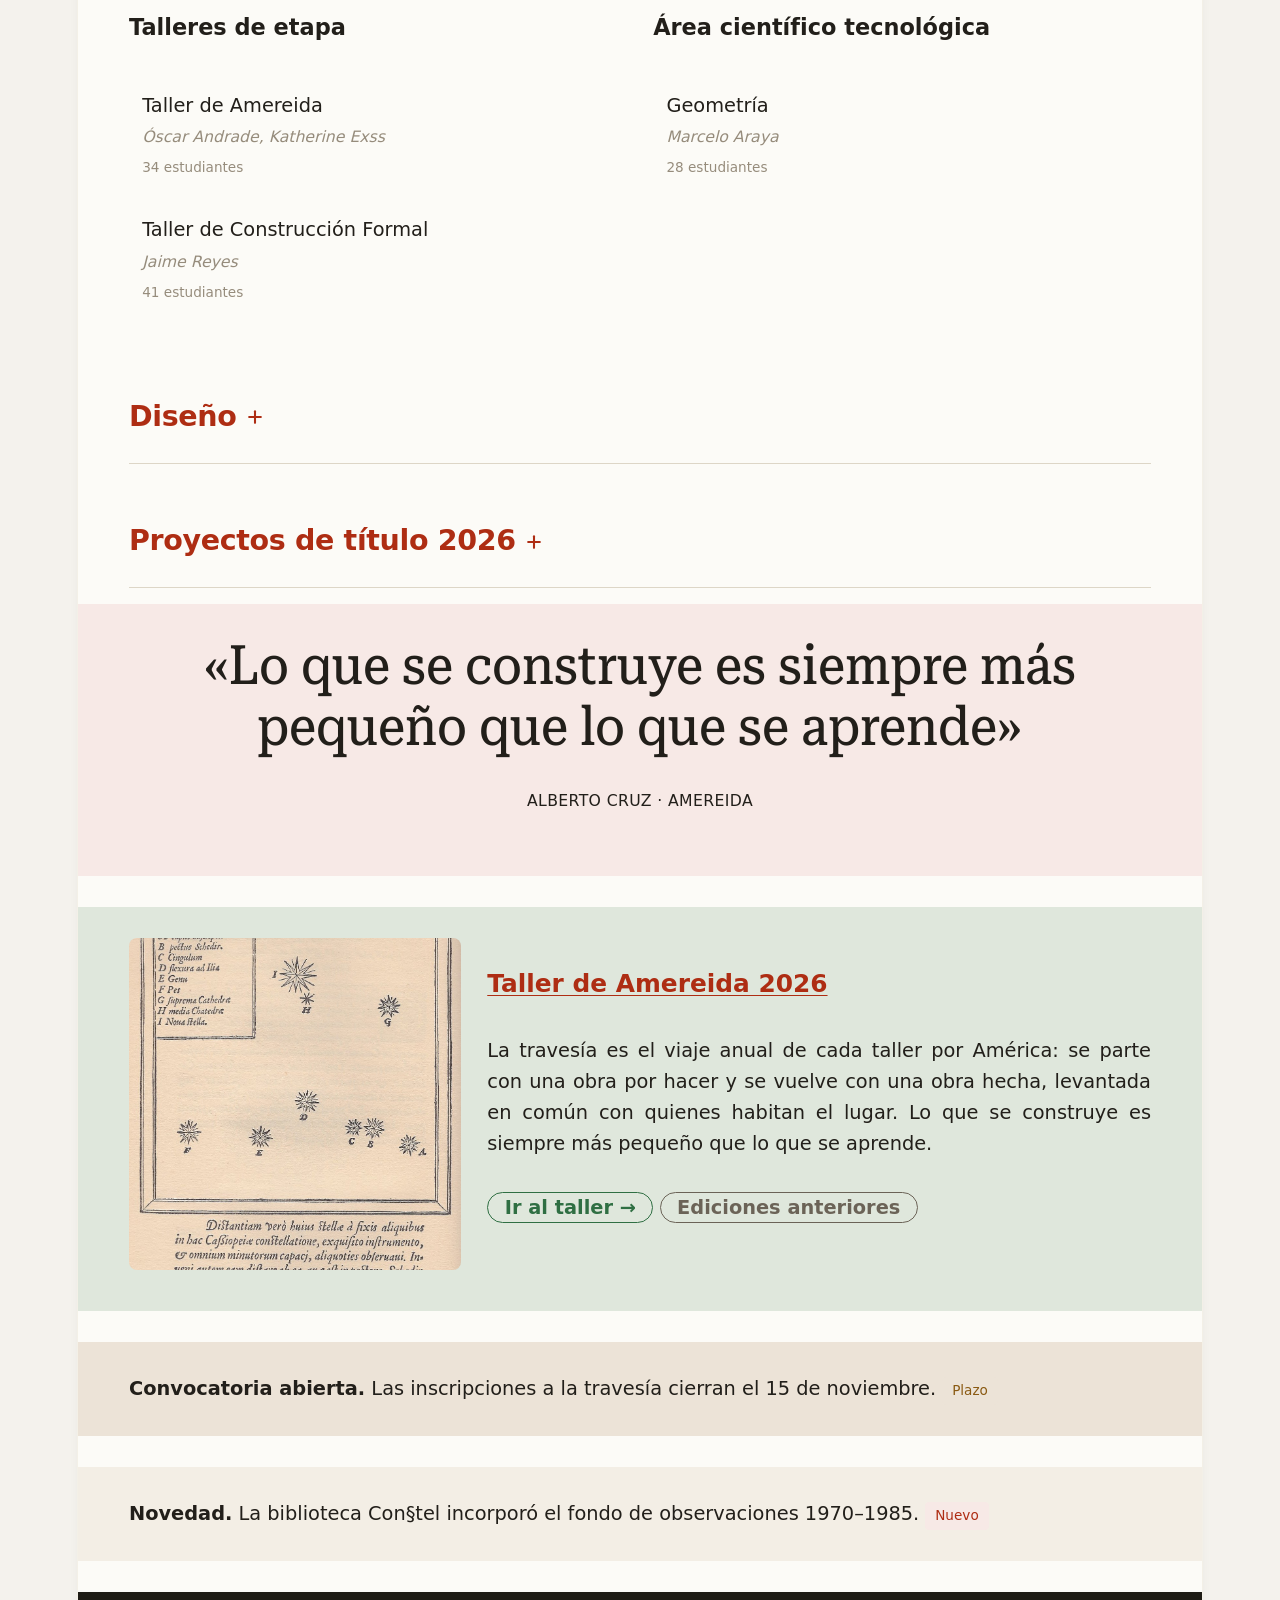
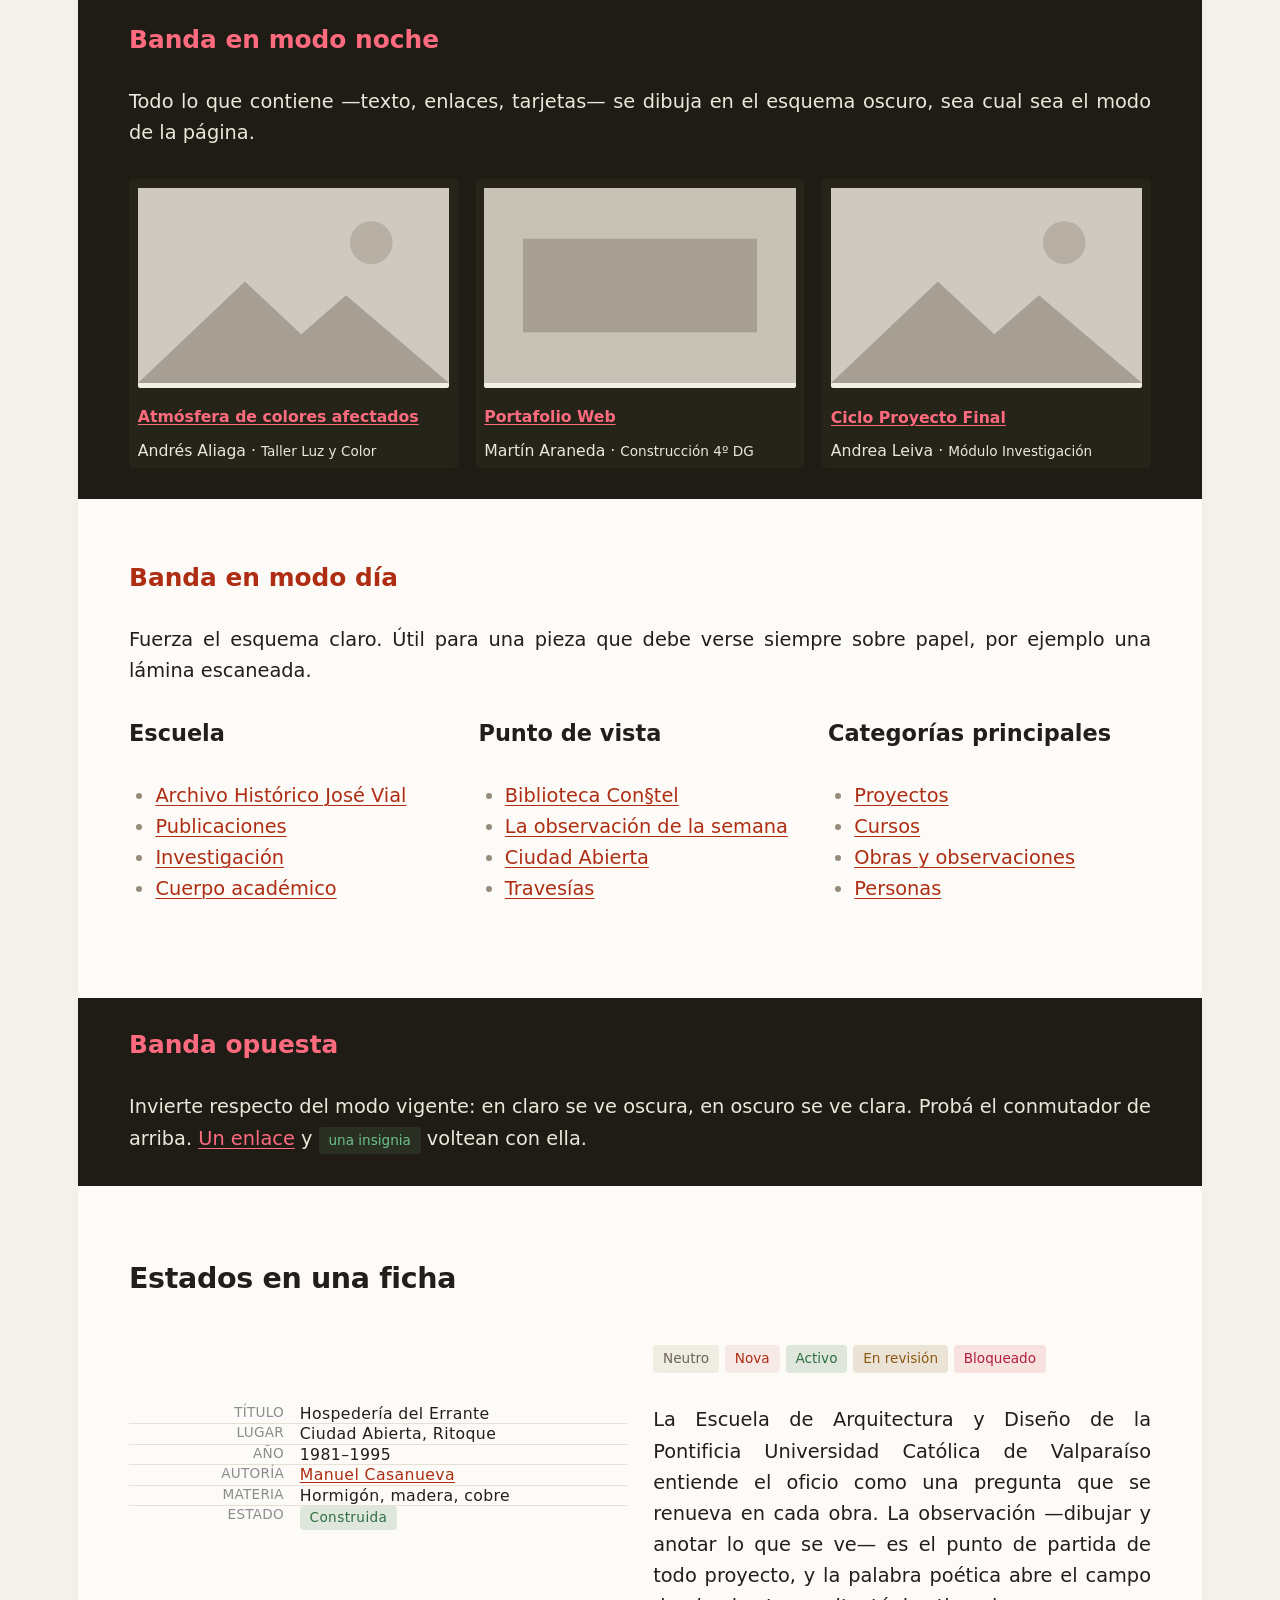
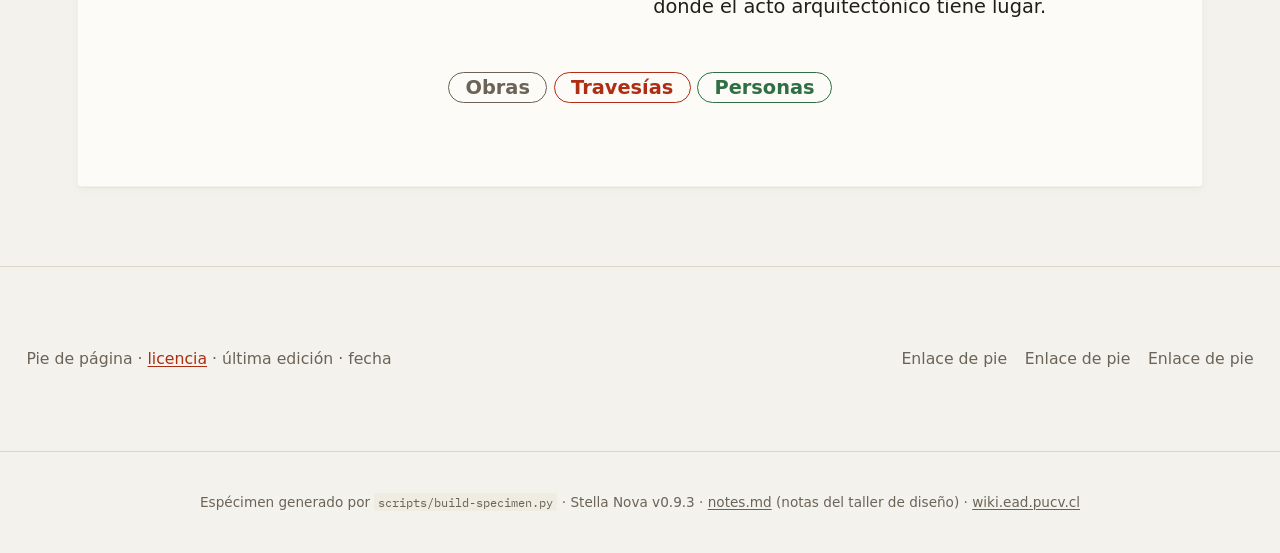
==== commit b8ed68c3: "v0.9.3 — .pegado para bandas al pie de un mapa o imagen a sangre; .sn-notice en contenido Added: cla" ====
--- a/docs/specimen/aplicados-diagramaciones.html
+++ b/docs/specimen/aplicados-diagramaciones.html
@@ -3,7 +3,7 @@
 <head>
 <meta charset="utf-8">
 <meta name="viewport" content="width=device-width, initial-scale=1">
-<title>Diagramaciones aplicadas — Stella Nova v0.9.2</title>
+<title>Diagramaciones aplicadas — Stella Nova v0.9.3</title>
 <link rel="icon" href="assets/icons/casiopea-icon.svg" type="image/svg+xml">
 <link rel="stylesheet" href="assets/fonts.css">
 <link rel="stylesheet" href="assets/tokens.css">
@@ -70,7 +70,7 @@
 	</g>
 </svg>
     <span class="spec-brand-name">Stella Nova</span>
-    <span class="spec-brand-ver">v0.9.2</span>
+    <span class="spec-brand-ver">v0.9.3</span>
   </a>
   <nav class="spec-nav" aria-label="Secciones del espécimen"><a href="index.html">Fundamentos</a><a href="components.html">Componentes</a><a href="aplicados.html">Estilos aplicados</a></nav>
   <div class="spec-controls">
@@ -133,10 +133,11 @@
         <div class="sn-body mw-body-content">
           <div id="mw-content-text"><div class="mw-parser-output">
 <div class="full-width" style="aspect-ratio: 21/8; overflow: hidden;"><img src="assets/img/Tycho_Cas_SN1572.jpg" alt="" style="width:100%;height:100%;object-fit:cover;object-position:center 30%"></div>
+<div class="fondo-info xs serif pegado"><strong>Mapa de anotaciones hechas con Con§tel.</strong> Para activar esta función, habilítala en tus preferencias.</div>
 <div class="jumbo serif center nova fw-90"><p>Casiopea</p></div>
 <div class="sm uppercase center"><p>Escuela de Arquitectura y Diseño · Pontificia Universidad Católica de Valparaíso</p></div>
 <div class="center"><p class="lg serif">Casiopea reúne esas obras, observaciones y escritos como una carpeta abierta: cada página se vincula con las demás por el hipertexto, y ninguna debería quedar huérfana, sin un camino que lleve hasta ella.</p></div>
-<div class="sn-notice"><div class="sn-notice-body">Si es la primera vez que estás acá, lee las <a href="#">reglas básicas para colaborar</a> antes de crear una página.</div></div>
+<div class="fondo-ambar sm">Si es la primera vez que estás acá, lee las <a href="#">reglas básicas para colaborar</a> antes de crear una página.</div>
 <div class="fondo-ahuesado grid cols-3"><div><h4>Escuela</h4><ul><li><a href=#>Archivo Histórico José Vial</a></li><li><a href=#>Publicaciones</a></li><li><a href=#>Investigación</a></li><li><a href=#>Cuerpo académico</a></li></ul></div><div><h4>Punto de vista</h4><ul><li><a href=#>Biblioteca Con§tel</a></li><li><a href=#>La observación de la semana</a></li><li><a href=#>Ciudad Abierta</a></li><li><a href=#>Travesías</a></li></ul></div><div><h4>Categorías principales</h4><ul><li><a href=#>Proyectos</a></li><li><a href=#>Cursos</a></li><li><a href=#>Obras y observaciones</a></li><li><a href=#>Personas</a></li></ul></div></div>
 <h2><span class="mw-customtoggle-arq title-toggle">Arquitectura</span></h2>
 <div class="mw-collapsible" id="mw-customcollapsible-arq"><div class="grid cols-2">
@@ -193,7 +194,7 @@
 <footer class="spec-foot">
   <p>
     Espécimen generado por <code>scripts/build-specimen.py</code> ·
-    Stella Nova v0.9.2 ·
+    Stella Nova v0.9.3 ·
     <a href="notes.md">notes.md</a> (notas del taller de diseño) ·
     <a href="https://wiki.ead.pucv.cl">wiki.ead.pucv.cl</a>
   </p>
--- a/docs/specimen/assets/stella-nova.css
+++ b/docs/specimen/assets/stella-nova.css
@@ -647,6 +647,11 @@
 	transform: translateZ(0);
 }
 html[data-sn-notice-hide] .sn-notice { display: none; }
+/* Si alguien escribe <div class="sn-notice"> en el wikitexto, cae a media
+   página dentro de .mw-parser-output: ahí el bleed superior (pensado para el
+   <aside> que el skin pone antes del cuerpo) se montaría sobre el texto. Se
+   neutraliza; para un aviso en el contenido la clase prevista es .fondo-ambar. */
+.mw-parser-output .sn-notice { margin-block-start: 0; border-radius: 0; }
 .sn-notice-body { flex: 1; min-width: 0; }
 .sn-notice-body > :first-child { margin-top: 0; }
 .sn-notice-body > :last-child { margin-bottom: 0; }
@@ -1524,6 +1529,19 @@
    hijo interno sobra y descuadraría los bordes. */
 :is(.sn-paper, .sn-canvas) :is(.fondo-ahuesado, .fondo-coral, .fondo-verde, .fondo-ambar, .fondo-info, .fondo-noche, .fondo-dia, .fondo-opuesto) > :first-child { margin-top: 0; }
 :is(.sn-paper, .sn-canvas) :is(.fondo-ahuesado, .fondo-coral, .fondo-verde, .fondo-ambar, .fondo-info, .fondo-noche, .fondo-dia, .fondo-opuesto) > :last-child  { margin-bottom: 0; }
+
+/* ─── .pegado: un bloque pegado al anterior ─────────────────────────────
+   Caso típico: una banda .fondo-* como pie de un mapa de con§tel o de una
+   imagen a sangre (.full-width). Sin esto queda el margen vertical del bloque
+   de arriba (--sn-s-5 en .full-width) y la salida era un margin-top negativo
+   a mano. Dos reglas: el .pegado anula su margen superior y, vía :has(), el
+   hermano anterior anula el inferior —hay que tocar los dos porque los
+   márgenes colapsan al mayor, no se suman—. Sin soporte de :has() queda el
+   aire del bloque anterior: degrada, no rompe. */
+/* Prefijo .mw-parser-output: sube a (0,3,0) para empatar con la regla base de
+   .full-width (cuyo :is() vale .thumb.full-width) y ganarle por orden. */
+:is(.sn-paper, .sn-canvas) .mw-parser-output .pegado { margin-block-start: 0; }
+:is(.sn-paper, .sn-canvas) .mw-parser-output :has(+ .pegado) { margin-block-end: 0; }
 
 /* El skin DECRETA que <canvas> e <iframe> embebidos (p5.js, widgets como
    {{#widget:P5js}} que incrustan un sitio externo, lienzos experimentales)
